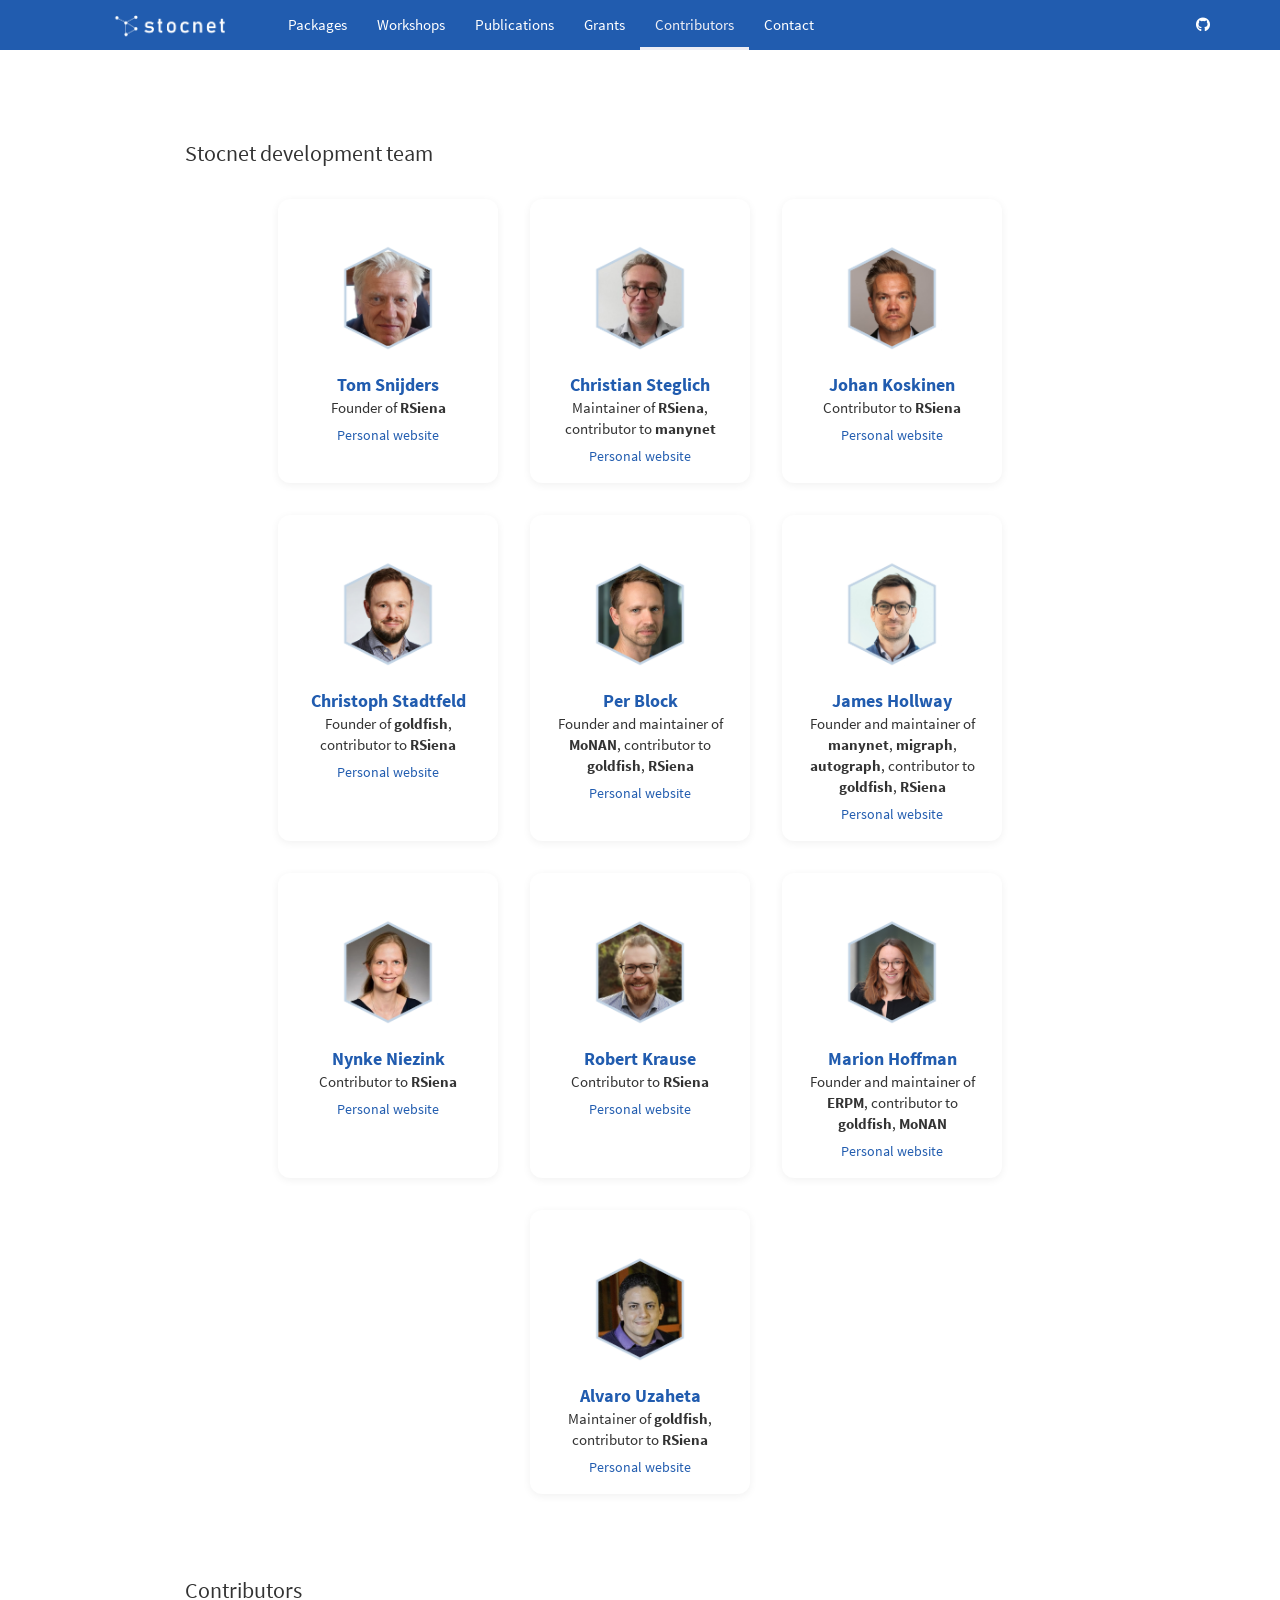
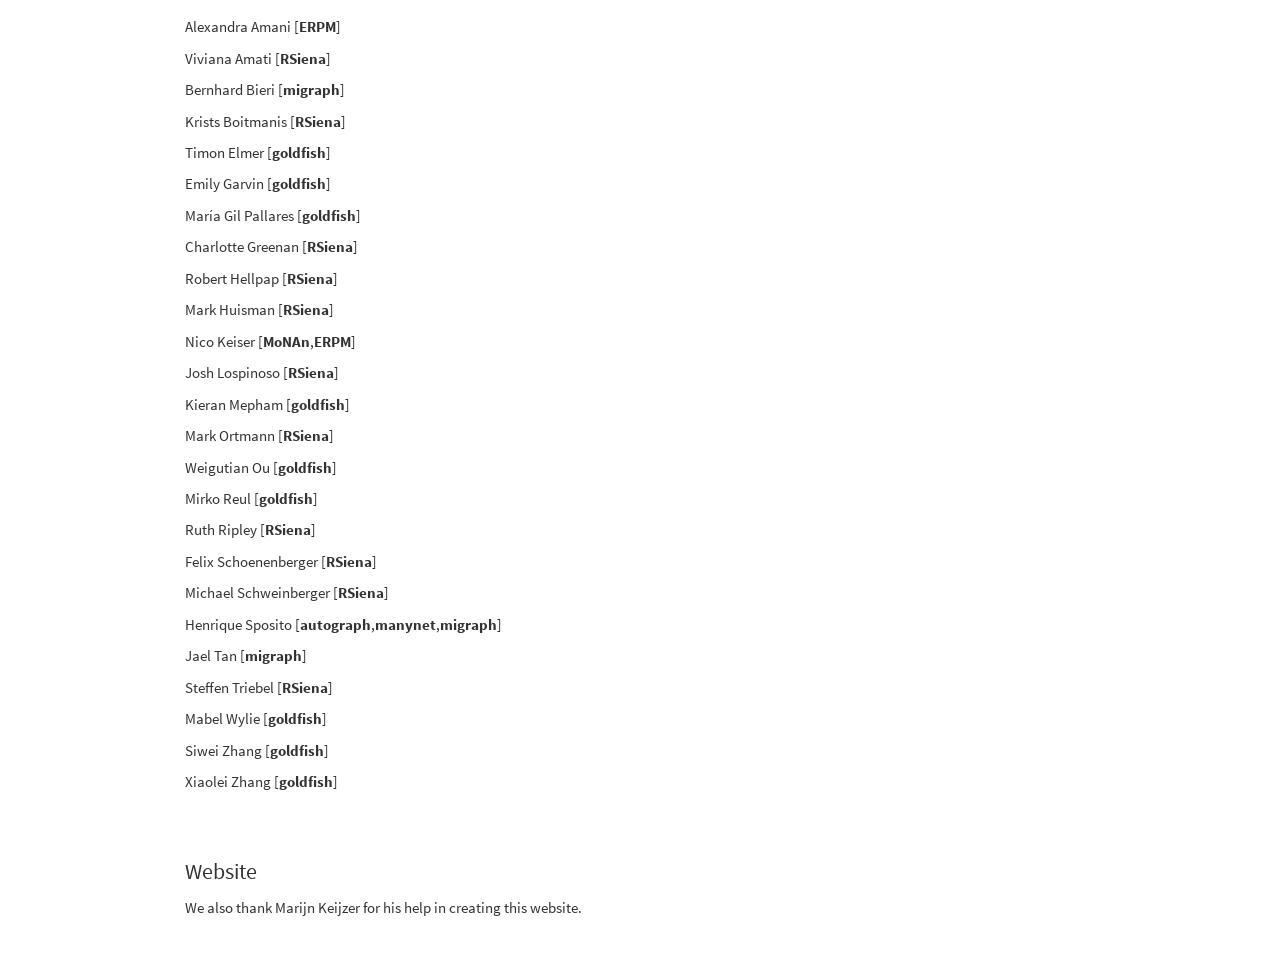
==== contributors.html @ a1bf18bb "Added contributors page" ====
<!DOCTYPE html>

<html>

<head>

<meta charset="utf-8" />
<meta name="generator" content="pandoc" />
<meta http-equiv="X-UA-Compatible" content="IE=EDGE" />




<title>contributors.knit</title>

<script src="site_libs/header-attrs-2.29/header-attrs.js"></script>
<script src="site_libs/jquery-3.6.0/jquery-3.6.0.min.js"></script>
<meta name="viewport" content="width=device-width, initial-scale=1" />
<link href="site_libs/bootstrap-3.3.5/css/cosmo.min.css" rel="stylesheet" />
<script src="site_libs/bootstrap-3.3.5/js/bootstrap.min.js"></script>
<script src="site_libs/bootstrap-3.3.5/shim/html5shiv.min.js"></script>
<script src="site_libs/bootstrap-3.3.5/shim/respond.min.js"></script>
<style>h1 {font-size: 34px;}
       h1.title {font-size: 38px;}
       h2 {font-size: 30px;}
       h3 {font-size: 24px;}
       h4 {font-size: 18px;}
       h5 {font-size: 16px;}
       h6 {font-size: 12px;}
       code {color: inherit; background-color: rgba(0, 0, 0, 0.04);}
       pre:not([class]) { background-color: white }</style>
<script src="site_libs/navigation-1.1/tabsets.js"></script>
<link href="site_libs/highlightjs-9.12.0/textmate.css" rel="stylesheet" />
<script src="site_libs/highlightjs-9.12.0/highlight.js"></script>
<link href="site_libs/font-awesome-6.5.2/css/all.min.css" rel="stylesheet" />
<link href="site_libs/font-awesome-6.5.2/css/v4-shims.min.css" rel="stylesheet" />

<style type="text/css">
  code{white-space: pre-wrap;}
  span.smallcaps{font-variant: small-caps;}
  span.underline{text-decoration: underline;}
  div.column{display: inline-block; vertical-align: top; width: 50%;}
  div.hanging-indent{margin-left: 1.5em; text-indent: -1.5em;}
  ul.task-list{list-style: none;}
    </style>

<style type="text/css">code{white-space: pre;}</style>
<script type="text/javascript">
if (window.hljs) {
  hljs.configure({languages: []});
  hljs.initHighlightingOnLoad();
  if (document.readyState && document.readyState === "complete") {
    window.setTimeout(function() { hljs.initHighlighting(); }, 0);
  }
}
</script>






<link rel="stylesheet" href="styles.css" type="text/css" />



<style type = "text/css">
.main-container {
  max-width: 940px;
  margin-left: auto;
  margin-right: auto;
}
img {
  max-width:100%;
}
.tabbed-pane {
  padding-top: 12px;
}
.html-widget {
  margin-bottom: 20px;
}
button.code-folding-btn:focus {
  outline: none;
}
summary {
  display: list-item;
}
details > summary > p:only-child {
  display: inline;
}
pre code {
  padding: 0;
}
</style>


<style type="text/css">
.dropdown-submenu {
  position: relative;
}
.dropdown-submenu>.dropdown-menu {
  top: 0;
  left: 100%;
  margin-top: -6px;
  margin-left: -1px;
  border-radius: 0 6px 6px 6px;
}
.dropdown-submenu:hover>.dropdown-menu {
  display: block;
}
.dropdown-submenu>a:after {
  display: block;
  content: " ";
  float: right;
  width: 0;
  height: 0;
  border-color: transparent;
  border-style: solid;
  border-width: 5px 0 5px 5px;
  border-left-color: #cccccc;
  margin-top: 5px;
  margin-right: -10px;
}
.dropdown-submenu:hover>a:after {
  border-left-color: #adb5bd;
}
.dropdown-submenu.pull-left {
  float: none;
}
.dropdown-submenu.pull-left>.dropdown-menu {
  left: -100%;
  margin-left: 10px;
  border-radius: 6px 0 6px 6px;
}
</style>

<script type="text/javascript">
// manage active state of menu based on current page
$(document).ready(function () {
  // active menu anchor
  href = window.location.pathname
  href = href.substr(href.lastIndexOf('/') + 1)
  if (href === "")
    href = "index.html";
  var menuAnchor = $('a[href="' + href + '"]');

  // mark the anchor link active (and if it's in a dropdown, also mark that active)
  var dropdown = menuAnchor.closest('li.dropdown');
  if (window.bootstrap) { // Bootstrap 4+
    menuAnchor.addClass('active');
    dropdown.find('> .dropdown-toggle').addClass('active');
  } else { // Bootstrap 3
    menuAnchor.parent().addClass('active');
    dropdown.addClass('active');
  }

  // Navbar adjustments
  var navHeight = $(".navbar").first().height() + 15;
  var style = document.createElement('style');
  var pt = "padding-top: " + navHeight + "px; ";
  var mt = "margin-top: -" + navHeight + "px; ";
  var css = "";
  // offset scroll position for anchor links (for fixed navbar)
  for (var i = 1; i <= 6; i++) {
    css += ".section h" + i + "{ " + pt + mt + "}\n";
  }
  style.innerHTML = "body {" + pt + "padding-bottom: 40px; }\n" + css;
  document.head.appendChild(style);
});
</script>

<!-- tabsets -->

<style type="text/css">
.tabset-dropdown > .nav-tabs {
  display: inline-table;
  max-height: 500px;
  min-height: 44px;
  overflow-y: auto;
  border: 1px solid #ddd;
  border-radius: 4px;
}

.tabset-dropdown > .nav-tabs > li.active:before, .tabset-dropdown > .nav-tabs.nav-tabs-open:before {
  content: "\e259";
  font-family: 'Glyphicons Halflings';
  display: inline-block;
  padding: 10px;
  border-right: 1px solid #ddd;
}

.tabset-dropdown > .nav-tabs.nav-tabs-open > li.active:before {
  content: "\e258";
  font-family: 'Glyphicons Halflings';
  border: none;
}

.tabset-dropdown > .nav-tabs > li.active {
  display: block;
}

.tabset-dropdown > .nav-tabs > li > a,
.tabset-dropdown > .nav-tabs > li > a:focus,
.tabset-dropdown > .nav-tabs > li > a:hover {
  border: none;
  display: inline-block;
  border-radius: 4px;
  background-color: transparent;
}

.tabset-dropdown > .nav-tabs.nav-tabs-open > li {
  display: block;
  float: none;
}

.tabset-dropdown > .nav-tabs > li {
  display: none;
}
</style>

<!-- code folding -->




</head>

<body>


<div class="container-fluid main-container">




<div class="navbar navbar-default  navbar-fixed-top" role="navigation">
  <div class="container">
    <div class="navbar-header">
      <button type="button" class="navbar-toggle collapsed" data-toggle="collapse" data-bs-toggle="collapse" data-target="#navbar" data-bs-target="#navbar">
        <span class="icon-bar"></span>
        <span class="icon-bar"></span>
        <span class="icon-bar"></span>
      </button>
      <a class="navbar-brand" href="index.html">Stocnet</a>
    </div>
    <div id="navbar" class="navbar-collapse collapse">
      <ul class="nav navbar-nav">
        <li>
  <a href="packages.html">Packages</a>
</li>
<li>
  <a href="workshops.html">Workshops</a>
</li>
<li>
  <a href="publications.html">Publications</a>
</li>
<li>
  <a href="grants.html">Grants</a>
</li>
<li>
  <a href="contributors.html">Contributors</a>
</li>
<li>
  <a href="contact.html">Contact</a>
</li>
      </ul>
      <ul class="nav navbar-nav navbar-right">
        <li>
  <a href="https://github.com/stocnet">
    <span class="fab fa-github"></span>
     
  </a>
</li>
      </ul>
    </div><!--/.nav-collapse -->
  </div><!--/.container -->
</div><!--/.navbar -->

<div id="header">




</div>


<p><br><br><br></p>
<p style="font-size:1.5em">
Stocnet development team
</p>

<div class="contributors-grid">

  <div class="contributor-card">
    <img src="img/tom2.png" alt="Tom Snijders" style="height:130px;margin: 10px 10px 10px 10px;border: 8px solid #fff;">
    <div style="font-size:1.2em;color:#215CAF;font-weight:bold;">Tom Snijders</div>
    <div>Founder of <strong>RSiena</strong></div>
    <a href="https://www.stats.ox.ac.uk/~snijders/">Personal website</a>
  </div>
  
  <div class="contributor-card">
    <img src="img/christian2.png" alt="Christian Steglich" style="height:130px;margin: 10px 10px 10px 10px;border: 8px solid #fff;">
    <div style="font-size:1.2em;color:#215CAF;font-weight:bold;">Christian Steglich</div>
    <div>Maintainer of <strong>RSiena</strong>, contributor to <strong>manynet</strong></div>
    <a href="https://steglich.gmw.rug.nl/sites/main.htm">Personal website</a>
  </div>  
  
  <div class="contributor-card">
    <img src="img/johan2.png" alt="Johan Koskinen" style="height:130px;margin: 10px 10px 10px 10px;border: 8px solid #fff;">
    <div style="font-size:1.2em;color:#215CAF;font-weight:bold;">Johan Koskinen</div>
    <div>Contributor to <strong>RSiena</strong></div>
    <a href="https://www.su.se/english/profiles/kosk-1.615440">Personal website</a>
  </div>  
  
  <div class="contributor-card">
    <img src="img/christoph2.png" alt="Christoph Stadtfeld" style="height:130px;margin: 10px 10px 10px 10px;border: 8px solid #fff;">
    <div style="font-size:1.2em;color:#215CAF;font-weight:bold;">Christoph Stadtfeld</div>
    <div>Founder of <strong>goldfish</strong>, contributor to <strong>RSiena</strong></div>
    <a href="https://gess.ethz.ch/das-departement/personen/person-detail.MjEwNzM4.TGlzdC81MTMsNjE4MTIwODY=.html">Personal website</a>
  </div>

  <div class="contributor-card">
    <img src="img/per2.png" alt="Per Block" style="height:130px;margin: 10px 10px 10px 10px;border: 8px solid #fff;">
    <div style="font-size:1.2em;color:#215CAF;font-weight:bold;">Per Block</div>
    <div>Founder and maintainer of <strong>MoNAN</strong>, contributor to <strong>goldfish</strong>, <strong>RSiena</strong></div>
    <a href="https://www.suz.uzh.ch/en/institute/aboutus/professors/block.html">Personal website</a>
  </div>
  
  <div class="contributor-card">
    <img src="img/james2.png" alt="James Hollway" style="height:130px;margin: 10px 10px 10px 10px;border: 8px solid #fff;">
    <div style="font-size:1.2em;color:#215CAF;font-weight:bold;">James Hollway</div>
    <div>Founder and maintainer of <strong>manynet</strong>, <strong>migraph</strong>, <strong>autograph</strong>, contributor to <strong>goldfish</strong>, <strong>RSiena</strong></strong></div>
    <a href="https://jameshollway.com">Personal website</a>
  </div>  
  
  <div class="contributor-card">
    <img src="img/nynke2.png" alt="Nynke Niezink" style="height:130px;margin: 10px 10px 10px 10px;border: 8px solid #fff;">
    <div style="font-size:1.2em;color:#215CAF;font-weight:bold;">Nynke Niezink</div>
    <div>Contributor to <strong>RSiena</strong></div>
    <a href="https://scholars.cmu.edu/8321-nynke-niezink">Personal website</a>
  </div>

  <div class="contributor-card">
    <img src="img/robert2.png" alt="Robert Krause" style="height:130px;margin: 10px 10px 10px 10px;border: 8px solid #fff;">
    <div style="font-size:1.2em;color:#215CAF;font-weight:bold;">Robert Krause</div>
    <div>Contributor to <strong>RSiena</strong></div>
    <a href="https://gatton.uky.edu/people/robert-krause">Personal website</a>
  </div>  
  
  <div class="contributor-card">
    <img src="img/marion2.png" alt="Marion Hoffman" style="height:130px;margin: 10px 10px 10px 10px;border: 8px solid #fff;">
    <div style="font-size:1.2em;color:#215CAF;font-weight:bold;">Marion Hoffman</div>
    <div>Founder and maintainer of <strong>ERPM</strong>, contributor to <strong>goldfish</strong>, <strong>MoNAN</strong></div>
    <a href="https://marion-hoffman.github.io/">Personal website</a>
  </div>
  
  <div class="contributor-card">
    <img src="img/alvaro2.png" alt="Alvaro Uzaheta" style="height:130px;margin: 10px 10px 10px 10px;border: 8px solid #fff;">
    <div style="font-size:1.2em;color:#215CAF;font-weight:bold;">Alvaro Uzaheta</div>
    <div>Maintainer of <strong>goldfish</strong>, contributor to <strong>RSiena</strong></div>
    <a href="https://gess.ethz.ch/en/the-department/people/person-detail.MjU0NTgy.TGlzdC81MTIsNjE4MTIwODY=.html">Personal website</a>
  </div>
</div>

<p><br><br></p>
<style>
  .contributors-page p { margin: 6px 0; }
  .contributors-page p.section-title { margin: 0 0 12px 0; }
  @media (max-width: 600px) { .contributors-page p { margin: 5px 0; } }
</style>
<p class="section-title" style="font-size:1.5em">
Contributors
</p>
<p>Alexandra Amani [<strong>ERPM</strong>]</p>
<p>Viviana Amati [<strong>RSiena</strong>]</p>
<p>Bernhard Bieri [<strong>migraph</strong>]</p>
<p>Krists Boitmanis [<strong>RSiena</strong>]</p>
<p>Timon Elmer [<strong>goldfish</strong>]</p>
<p>Emily Garvin [<strong>goldfish</strong>]</p>
<p>María Gil Pallares [<strong>goldfish</strong>]</p>
<p>Charlotte Greenan [<strong>RSiena</strong>]</p>
<p>Robert Hellpap [<strong>RSiena</strong>]</p>
<p>Mark Huisman [<strong>RSiena</strong>]</p>
<p>Nico Keiser [<strong>MoNAn</strong>,<strong>ERPM</strong>]</p>
<p>Josh Lospinoso [<strong>RSiena</strong>]</p>
<p>Kieran Mepham [<strong>goldfish</strong>]</p>
<p>Mark Ortmann [<strong>RSiena</strong>]</p>
<p>Weigutian Ou [<strong>goldfish</strong>]</p>
<p>Mirko Reul [<strong>goldfish</strong>]</p>
<p>Ruth Ripley [<strong>RSiena</strong>]</p>
<p>Felix Schoenenberger [<strong>RSiena</strong>]</p>
<p>Michael Schweinberger [<strong>RSiena</strong>]</p>
<p>Henrique Sposito
[<strong>autograph</strong>,<strong>manynet</strong>,<strong>migraph</strong>]</p>
<p>Jael Tan [<strong>migraph</strong>]</p>
<p>Steffen Triebel [<strong>RSiena</strong>]</p>
<p>Mabel Wylie [<strong>goldfish</strong>]</p>
<p>Siwei Zhang [<strong>goldfish</strong>]</p>
<p>Xiaolei Zhang [<strong>goldfish</strong>]</p>
<p><br><br></p>
<p class="section-title" style="font-size:1.5em">
Website
</p>
<p>We also thank Marijn Keijzer for his help in creating this
website.</p>
<script>
$(function() {
    // put the stocnet logo on the left of the nav bar
    $('.navbar-brand').html('<img src="img/logo-name-white.png" alt="stocnet logo" style="height: 45px; margin-right: 10px;margin-top: -10px">');
    });
</script>




</div>

<script>

// add bootstrap table styles to pandoc tables
function bootstrapStylePandocTables() {
  $('tr.odd').parent('tbody').parent('table').addClass('table table-condensed');
}
$(document).ready(function () {
  bootstrapStylePandocTables();
});


</script>

<!-- tabsets -->

<script>
$(document).ready(function () {
  window.buildTabsets("TOC");
});

$(document).ready(function () {
  $('.tabset-dropdown > .nav-tabs > li').click(function () {
    $(this).parent().toggleClass('nav-tabs-open');
  });
});
</script>

<!-- code folding -->


<!-- dynamically load mathjax for compatibility with self-contained -->
<script>
  (function () {
    var script = document.createElement("script");
    script.type = "text/javascript";
    script.src  = "https://mathjax.rstudio.com/latest/MathJax.js?config=TeX-AMS-MML_HTMLorMML";
    document.getElementsByTagName("head")[0].appendChild(script);
  })();
</script>

</body>
</html>
---- site_libs/bootstrap-3.3.5/css/cosmo.min.css ----
@font-face {
  font-family: 'Source Sans Pro';
  font-style: normal;
  font-weight: 300;
  src: url(fonts/SourceSansProLight.ttf) format('truetype');
}
@font-face {
  font-family: 'Source Sans Pro';
  font-style: normal;
  font-weight: 400;
  src: url(fonts/SourceSansPro.ttf) format('truetype');
}
@font-face {
  font-family: 'Source Sans Pro';
  font-style: normal;
  font-weight: 700;
  src: url(fonts/SourceSansProBold.ttf) format('truetype');
}

/*!
 * bootswatch v3.3.6
 * Homepage: http://bootswatch.com
 * Copyright 2012-2015 Thomas Park
 * Licensed under MIT
 * Based on Bootstrap
*//*!
 * Bootstrap v3.3.6 (http://getbootstrap.com)
 * Copyright 2011-2015 Twitter, Inc.
 * Licensed under MIT (https://github.com/twbs/bootstrap/blob/master/LICENSE)
 *//*! normalize.css v3.0.3 | MIT License | github.com/necolas/normalize.css */html{font-family:sans-serif;-ms-text-size-adjust:100%;-webkit-text-size-adjust:100%}body{margin:0}article,aside,details,figcaption,figure,footer,header,hgroup,main,menu,nav,section,summary{display:block}audio,canvas,progress,video{display:inline-block;vertical-align:baseline}audio:not([controls]){display:none;height:0}[hidden],template{display:none}a{background-color:transparent}a:active,a:hover{outline:0}abbr[title]{border-bottom:1px dotted}b,strong{font-weight:bold}dfn{font-style:italic}h1{font-size:2em;margin:0.67em 0}mark{background:#ff0;color:#000}small{font-size:80%}sub,sup{font-size:75%;line-height:0;position:relative;vertical-align:baseline}sup{top:-0.5em}sub{bottom:-0.25em}img{border:0}svg:not(:root){overflow:hidden}figure{margin:1em 40px}hr{-webkit-box-sizing:content-box;-moz-box-sizing:content-box;box-sizing:content-box;height:0}pre{overflow:auto}code,kbd,pre,samp{font-family:monospace, monospace;font-size:1em}button,input,optgroup,select,textarea{color:inherit;font:inherit;margin:0}button{overflow:visible}button,select{text-transform:none}button,html input[type="button"],input[type="reset"],input[type="submit"]{-webkit-appearance:button;cursor:pointer}button[disabled],html input[disabled]{cursor:default}button::-moz-focus-inner,input::-moz-focus-inner{border:0;padding:0}input{line-height:normal}input[type="checkbox"],input[type="radio"]{-webkit-box-sizing:border-box;-moz-box-sizing:border-box;box-sizing:border-box;padding:0}input[type="number"]::-webkit-inner-spin-button,input[type="number"]::-webkit-outer-spin-button{height:auto}input[type="search"]{-webkit-appearance:textfield;-webkit-box-sizing:content-box;-moz-box-sizing:content-box;box-sizing:content-box}input[type="search"]::-webkit-search-cancel-button,input[type="search"]::-webkit-search-decoration{-webkit-appearance:none}fieldset{border:1px solid #c0c0c0;margin:0 2px;padding:0.35em 0.625em 0.75em}legend{border:0;padding:0}textarea{overflow:auto}optgroup{font-weight:bold}table{border-collapse:collapse;border-spacing:0}td,th{padding:0}/*! Source: https://github.com/h5bp/html5-boilerplate/blob/master/src/css/main.css */@media print{*,*:before,*:after{background:transparent !important;color:#000 !important;-webkit-box-shadow:none !important;box-shadow:none !important;text-shadow:none !important}a,a:visited{text-decoration:underline}a[href]:after{content:" (" attr(href) ")"}abbr[title]:after{content:" (" attr(title) ")"}a[href^="#"]:after,a[href^="javascript:"]:after{content:""}pre,blockquote{border:1px solid #999;page-break-inside:avoid}thead{display:table-header-group}tr,img{page-break-inside:avoid}img{max-width:100% !important}p,h2,h3{orphans:3;widows:3}h2,h3{page-break-after:avoid}.navbar{display:none}.btn>.caret,.dropup>.btn>.caret{border-top-color:#000 !important}.label{border:1px solid #000}.table{border-collapse:collapse !important}.table td,.table th{background-color:#fff !important}.table-bordered th,.table-bordered td{border:1px solid #ddd !important}}@font-face{font-family:'Glyphicons Halflings';src:url('../fonts/glyphicons-halflings-regular.eot');src:url('../fonts/glyphicons-halflings-regular.eot?#iefix') format('embedded-opentype'),url('../fonts/glyphicons-halflings-regular.woff') format('woff'),url('../fonts/glyphicons-halflings-regular.ttf') format('truetype'),url('../fonts/glyphicons-halflings-regular.svg#glyphicons_halflingsregular') format('svg')}.glyphicon{position:relative;top:1px;display:inline-block;font-family:'Glyphicons Halflings';font-style:normal;font-weight:normal;line-height:1;-webkit-font-smoothing:antialiased;-moz-osx-font-smoothing:grayscale}.glyphicon-asterisk:before{content:"\002a"}.glyphicon-plus:before{content:"\002b"}.glyphicon-euro:before,.glyphicon-eur:before{content:"\20ac"}.glyphicon-minus:before{content:"\2212"}.glyphicon-cloud:before{content:"\2601"}.glyphicon-envelope:before{content:"\2709"}.glyphicon-pencil:before{content:"\270f"}.glyphicon-glass:before{content:"\e001"}.glyphicon-music:before{content:"\e002"}.glyphicon-search:before{content:"\e003"}.glyphicon-heart:before{content:"\e005"}.glyphicon-star:before{content:"\e006"}.glyphicon-star-empty:before{content:"\e007"}.glyphicon-user:before{content:"\e008"}.glyphicon-film:before{content:"\e009"}.glyphicon-th-large:before{content:"\e010"}.glyphicon-th:before{content:"\e011"}.glyphicon-th-list:before{content:"\e012"}.glyphicon-ok:before{content:"\e013"}.glyphicon-remove:before{content:"\e014"}.glyphicon-zoom-in:before{content:"\e015"}.glyphicon-zoom-out:before{content:"\e016"}.glyphicon-off:before{content:"\e017"}.glyphicon-signal:before{content:"\e018"}.glyphicon-cog:before{content:"\e019"}.glyphicon-trash:before{content:"\e020"}.glyphicon-home:before{content:"\e021"}.glyphicon-file:before{content:"\e022"}.glyphicon-time:before{content:"\e023"}.glyphicon-road:before{content:"\e024"}.glyphicon-download-alt:before{content:"\e025"}.glyphicon-download:before{content:"\e026"}.glyphicon-upload:before{content:"\e027"}.glyphicon-inbox:before{content:"\e028"}.glyphicon-play-circle:before{content:"\e029"}.glyphicon-repeat:before{content:"\e030"}.glyphicon-refresh:before{content:"\e031"}.glyphicon-list-alt:before{content:"\e032"}.glyphicon-lock:before{content:"\e033"}.glyphicon-flag:before{content:"\e034"}.glyphicon-headphones:before{content:"\e035"}.glyphicon-volume-off:before{content:"\e036"}.glyphicon-volume-down:before{content:"\e037"}.glyphicon-volume-up:before{content:"\e038"}.glyphicon-qrcode:before{content:"\e039"}.glyphicon-barcode:before{content:"\e040"}.glyphicon-tag:before{content:"\e041"}.glyphicon-tags:before{content:"\e042"}.glyphicon-book:before{content:"\e043"}.glyphicon-bookmark:before{content:"\e044"}.glyphicon-print:before{content:"\e045"}.glyphicon-camera:before{content:"\e046"}.glyphicon-font:before{content:"\e047"}.glyphicon-bold:before{content:"\e048"}.glyphicon-italic:before{content:"\e049"}.glyphicon-text-height:before{content:"\e050"}.glyphicon-text-width:before{content:"\e051"}.glyphicon-align-left:before{content:"\e052"}.glyphicon-align-center:before{content:"\e053"}.glyphicon-align-right:before{content:"\e054"}.glyphicon-align-justify:before{content:"\e055"}.glyphicon-list:before{content:"\e056"}.glyphicon-indent-left:before{content:"\e057"}.glyphicon-indent-right:before{content:"\e058"}.glyphicon-facetime-video:before{content:"\e059"}.glyphicon-picture:before{content:"\e060"}.glyphicon-map-marker:before{content:"\e062"}.glyphicon-adjust:before{content:"\e063"}.glyphicon-tint:before{content:"\e064"}.glyphicon-edit:before{content:"\e065"}.glyphicon-share:before{content:"\e066"}.glyphicon-check:before{content:"\e067"}.glyphicon-move:before{content:"\e068"}.glyphicon-step-backward:before{content:"\e069"}.glyphicon-fast-backward:before{content:"\e070"}.glyphicon-backward:before{content:"\e071"}.glyphicon-play:before{content:"\e072"}.glyphicon-pause:before{content:"\e073"}.glyphicon-stop:before{content:"\e074"}.glyphicon-forward:before{content:"\e075"}.glyphicon-fast-forward:before{content:"\e076"}.glyphicon-step-forward:before{content:"\e077"}.glyphicon-eject:before{content:"\e078"}.glyphicon-chevron-left:before{content:"\e079"}.glyphicon-chevron-right:before{content:"\e080"}.glyphicon-plus-sign:before{content:"\e081"}.glyphicon-minus-sign:before{content:"\e082"}.glyphicon-remove-sign:before{content:"\e083"}.glyphicon-ok-sign:before{content:"\e084"}.glyphicon-question-sign:before{content:"\e085"}.glyphicon-info-sign:before{content:"\e086"}.glyphicon-screenshot:before{content:"\e087"}.glyphicon-remove-circle:before{content:"\e088"}.glyphicon-ok-circle:before{content:"\e089"}.glyphicon-ban-circle:before{content:"\e090"}.glyphicon-arrow-left:before{content:"\e091"}.glyphicon-arrow-right:before{content:"\e092"}.glyphicon-arrow-up:before{content:"\e093"}.glyphicon-arrow-down:before{content:"\e094"}.glyphicon-share-alt:before{content:"\e095"}.glyphicon-resize-full:before{content:"\e096"}.glyphicon-resize-small:before{content:"\e097"}.glyphicon-exclamation-sign:before{content:"\e101"}.glyphicon-gift:before{content:"\e102"}.glyphicon-leaf:before{content:"\e103"}.glyphicon-fire:before{content:"\e104"}.glyphicon-eye-open:before{content:"\e105"}.glyphicon-eye-close:before{content:"\e106"}.glyphicon-warning-sign:before{content:"\e107"}.glyphicon-plane:before{content:"\e108"}.glyphicon-calendar:before{content:"\e109"}.glyphicon-random:before{content:"\e110"}.glyphicon-comment:before{content:"\e111"}.glyphicon-magnet:before{content:"\e112"}.glyphicon-chevron-up:before{content:"\e113"}.glyphicon-chevron-down:before{content:"\e114"}.glyphicon-retweet:before{content:"\e115"}.glyphicon-shopping-cart:before{content:"\e116"}.glyphicon-folder-close:before{content:"\e117"}.glyphicon-folder-open:before{content:"\e118"}.glyphicon-resize-vertical:before{content:"\e119"}.glyphicon-resize-horizontal:before{content:"\e120"}.glyphicon-hdd:before{content:"\e121"}.glyphicon-bullhorn:before{content:"\e122"}.glyphicon-bell:before{content:"\e123"}.glyphicon-certificate:before{content:"\e124"}.glyphicon-thumbs-up:before{content:"\e125"}.glyphicon-thumbs-down:before{content:"\e126"}.glyphicon-hand-right:before{content:"\e127"}.glyphicon-hand-left:before{content:"\e128"}.glyphicon-hand-up:before{content:"\e129"}.glyphicon-hand-down:before{content:"\e130"}.glyphicon-circle-arrow-right:before{content:"\e131"}.glyphicon-circle-arrow-left:before{content:"\e132"}.glyphicon-circle-arrow-up:before{content:"\e133"}.glyphicon-circle-arrow-down:before{content:"\e134"}.glyphicon-globe:before{content:"\e135"}.glyphicon-wrench:before{content:"\e136"}.glyphicon-tasks:before{content:"\e137"}.glyphicon-filter:before{content:"\e138"}.glyphicon-briefcase:before{content:"\e139"}.glyphicon-fullscreen:before{content:"\e140"}.glyphicon-dashboard:before{content:"\e141"}.glyphicon-paperclip:before{content:"\e142"}.glyphicon-heart-empty:before{content:"\e143"}.glyphicon-link:before{content:"\e144"}.glyphicon-phone:before{content:"\e145"}.glyphicon-pushpin:before{content:"\e146"}.glyphicon-usd:before{content:"\e148"}.glyphicon-gbp:before{content:"\e149"}.glyphicon-sort:before{content:"\e150"}.glyphicon-sort-by-alphabet:before{content:"\e151"}.glyphicon-sort-by-alphabet-alt:before{content:"\e152"}.glyphicon-sort-by-order:before{content:"\e153"}.glyphicon-sort-by-order-alt:before{content:"\e154"}.glyphicon-sort-by-attributes:before{content:"\e155"}.glyphicon-sort-by-attributes-alt:before{content:"\e156"}.glyphicon-unchecked:before{content:"\e157"}.glyphicon-expand:before{content:"\e158"}.glyphicon-collapse-down:before{content:"\e159"}.glyphicon-collapse-up:before{content:"\e160"}.glyphicon-log-in:before{content:"\e161"}.glyphicon-flash:before{content:"\e162"}.glyphicon-log-out:before{content:"\e163"}.glyphicon-new-window:before{content:"\e164"}.glyphicon-record:before{content:"\e165"}.glyphicon-save:before{content:"\e166"}.glyphicon-open:before{content:"\e167"}.glyphicon-saved:before{content:"\e168"}.glyphicon-import:before{content:"\e169"}.glyphicon-export:before{content:"\e170"}.glyphicon-send:before{content:"\e171"}.glyphicon-floppy-disk:before{content:"\e172"}.glyphicon-floppy-saved:before{content:"\e173"}.glyphicon-floppy-remove:before{content:"\e174"}.glyphicon-floppy-save:before{content:"\e175"}.glyphicon-floppy-open:before{content:"\e176"}.glyphicon-credit-card:before{content:"\e177"}.glyphicon-transfer:before{content:"\e178"}.glyphicon-cutlery:before{content:"\e179"}.glyphicon-header:before{content:"\e180"}.glyphicon-compressed:before{content:"\e181"}.glyphicon-earphone:before{content:"\e182"}.glyphicon-phone-alt:before{content:"\e183"}.glyphicon-tower:before{content:"\e184"}.glyphicon-stats:before{content:"\e185"}.glyphicon-sd-video:before{content:"\e186"}.glyphicon-hd-video:before{content:"\e187"}.glyphicon-subtitles:before{content:"\e188"}.glyphicon-sound-stereo:before{content:"\e189"}.glyphicon-sound-dolby:before{content:"\e190"}.glyphicon-sound-5-1:before{content:"\e191"}.glyphicon-sound-6-1:before{content:"\e192"}.glyphicon-sound-7-1:before{content:"\e193"}.glyphicon-copyright-mark:before{content:"\e194"}.glyphicon-registration-mark:before{content:"\e195"}.glyphicon-cloud-download:before{content:"\e197"}.glyphicon-cloud-upload:before{content:"\e198"}.glyphicon-tree-conifer:before{content:"\e199"}.glyphicon-tree-deciduous:before{content:"\e200"}.glyphicon-cd:before{content:"\e201"}.glyphicon-save-file:before{content:"\e202"}.glyphicon-open-file:before{content:"\e203"}.glyphicon-level-up:before{content:"\e204"}.glyphicon-copy:before{content:"\e205"}.glyphicon-paste:before{content:"\e206"}.glyphicon-alert:before{content:"\e209"}.glyphicon-equalizer:before{content:"\e210"}.glyphicon-king:before{content:"\e211"}.glyphicon-queen:before{content:"\e212"}.glyphicon-pawn:before{content:"\e213"}.glyphicon-bishop:before{content:"\e214"}.glyphicon-knight:before{content:"\e215"}.glyphicon-baby-formula:before{content:"\e216"}.glyphicon-tent:before{content:"\26fa"}.glyphicon-blackboard:before{content:"\e218"}.glyphicon-bed:before{content:"\e219"}.glyphicon-apple:before{content:"\f8ff"}.glyphicon-erase:before{content:"\e221"}.glyphicon-hourglass:before{content:"\231b"}.glyphicon-lamp:before{content:"\e223"}.glyphicon-duplicate:before{content:"\e224"}.glyphicon-piggy-bank:before{content:"\e225"}.glyphicon-scissors:before{content:"\e226"}.glyphicon-bitcoin:before{content:"\e227"}.glyphicon-btc:before{content:"\e227"}.glyphicon-xbt:before{content:"\e227"}.glyphicon-yen:before{content:"\00a5"}.glyphicon-jpy:before{content:"\00a5"}.glyphicon-ruble:before{content:"\20bd"}.glyphicon-rub:before{content:"\20bd"}.glyphicon-scale:before{content:"\e230"}.glyphicon-ice-lolly:before{content:"\e231"}.glyphicon-ice-lolly-tasted:before{content:"\e232"}.glyphicon-education:before{content:"\e233"}.glyphicon-option-horizontal:before{content:"\e234"}.glyphicon-option-vertical:before{content:"\e235"}.glyphicon-menu-hamburger:before{content:"\e236"}.glyphicon-modal-window:before{content:"\e237"}.glyphicon-oil:before{content:"\e238"}.glyphicon-grain:before{content:"\e239"}.glyphicon-sunglasses:before{content:"\e240"}.glyphicon-text-size:before{content:"\e241"}.glyphicon-text-color:before{content:"\e242"}.glyphicon-text-background:before{content:"\e243"}.glyphicon-object-align-top:before{content:"\e244"}.glyphicon-object-align-bottom:before{content:"\e245"}.glyphicon-object-align-horizontal:before{content:"\e246"}.glyphicon-object-align-left:before{content:"\e247"}.glyphicon-object-align-vertical:before{content:"\e248"}.glyphicon-object-align-right:before{content:"\e249"}.glyphicon-triangle-right:before{content:"\e250"}.glyphicon-triangle-left:before{content:"\e251"}.glyphicon-triangle-bottom:before{content:"\e252"}.glyphicon-triangle-top:before{content:"\e253"}.glyphicon-console:before{content:"\e254"}.glyphicon-superscript:before{content:"\e255"}.glyphicon-subscript:before{content:"\e256"}.glyphicon-menu-left:before{content:"\e257"}.glyphicon-menu-right:before{content:"\e258"}.glyphicon-menu-down:before{content:"\e259"}.glyphicon-menu-up:before{content:"\e260"}*{-webkit-box-sizing:border-box;-moz-box-sizing:border-box;box-sizing:border-box}*:before,*:after{-webkit-box-sizing:border-box;-moz-box-sizing:border-box;box-sizing:border-box}html{font-size:10px;-webkit-tap-highlight-color:rgba(0,0,0,0)}body{font-family:"Source Sans Pro",Calibri,Candara,Arial,sans-serif;font-size:15px;line-height:1.42857143;color:#333333;background-color:#ffffff}input,button,select,textarea{font-family:inherit;font-size:inherit;line-height:inherit}a{color:#2780e3;text-decoration:none}a:hover,a:focus{color:#165ba8;text-decoration:underline}a:focus{outline:thin dotted;outline:5px auto -webkit-focus-ring-color;outline-offset:-2px}figure{margin:0}img{vertical-align:middle}.img-responsive,.thumbnail>img,.thumbnail a>img,.carousel-inner>.item>img,.carousel-inner>.item>a>img{display:block;max-width:100%;height:auto}.img-rounded{border-radius:0}.img-thumbnail{padding:4px;line-height:1.42857143;background-color:#ffffff;border:1px solid #dddddd;border-radius:0;-webkit-transition:all .2s ease-in-out;-o-transition:all .2s ease-in-out;transition:all .2s ease-in-out;display:inline-block;max-width:100%;height:auto}.img-circle{border-radius:50%}hr{margin-top:21px;margin-bottom:21px;border:0;border-top:1px solid #e6e6e6}.sr-only{position:absolute;width:1px;height:1px;margin:-1px;padding:0;overflow:hidden;clip:rect(0, 0, 0, 0);border:0}.sr-only-focusable:active,.sr-only-focusable:focus{position:static;width:auto;height:auto;margin:0;overflow:visible;clip:auto}[role="button"]{cursor:pointer}h1,h2,h3,h4,h5,h6,.h1,.h2,.h3,.h4,.h5,.h6{font-family:"Source Sans Pro",Calibri,Candara,Arial,sans-serif;font-weight:300;line-height:1.1;color:inherit}h1 small,h2 small,h3 small,h4 small,h5 small,h6 small,.h1 small,.h2 small,.h3 small,.h4 small,.h5 small,.h6 small,h1 .small,h2 .small,h3 .small,h4 .small,h5 .small,h6 .small,.h1 .small,.h2 .small,.h3 .small,.h4 .small,.h5 .small,.h6 .small{font-weight:normal;line-height:1;color:#999999}h1,.h1,h2,.h2,h3,.h3{margin-top:21px;margin-bottom:10.5px}h1 small,.h1 small,h2 small,.h2 small,h3 small,.h3 small,h1 .small,.h1 .small,h2 .small,.h2 .small,h3 .small,.h3 .small{font-size:65%}h4,.h4,h5,.h5,h6,.h6{margin-top:10.5px;margin-bottom:10.5px}h4 small,.h4 small,h5 small,.h5 small,h6 small,.h6 small,h4 .small,.h4 .small,h5 .small,.h5 .small,h6 .small,.h6 .small{font-size:75%}h1,.h1{font-size:39px}h2,.h2{font-size:32px}h3,.h3{font-size:26px}h4,.h4{font-size:19px}h5,.h5{font-size:15px}h6,.h6{font-size:13px}p{margin:0 0 10.5px}.lead{margin-bottom:21px;font-size:17px;font-weight:300;line-height:1.4}@media (min-width:768px){.lead{font-size:22.5px}}small,.small{font-size:86%}mark,.mark{background-color:#ff7518;padding:.2em}.text-left{text-align:left}.text-right{text-align:right}.text-center{text-align:center}.text-justify{text-align:justify}.text-nowrap{white-space:nowrap}.text-lowercase{text-transform:lowercase}.text-uppercase{text-transform:uppercase}.text-capitalize{text-transform:capitalize}.text-muted{color:#999999}.text-primary{color:#2780e3}a.text-primary:hover,a.text-primary:focus{color:#1967be}.text-success{color:#ffffff}a.text-success:hover,a.text-success:focus{color:#e6e6e6}.text-info{color:#ffffff}a.text-info:hover,a.text-info:focus{color:#e6e6e6}.text-warning{color:#ffffff}a.text-warning:hover,a.text-warning:focus{color:#e6e6e6}.text-danger{color:#ffffff}a.text-danger:hover,a.text-danger:focus{color:#e6e6e6}.bg-primary{color:#fff;background-color:#2780e3}a.bg-primary:hover,a.bg-primary:focus{background-color:#1967be}.bg-success{background-color:#3fb618}a.bg-success:hover,a.bg-success:focus{background-color:#2f8912}.bg-info{background-color:#9954bb}a.bg-info:hover,a.bg-info:focus{background-color:#7e3f9d}.bg-warning{background-color:#ff7518}a.bg-warning:hover,a.bg-warning:focus{background-color:#e45c00}.bg-danger{background-color:#ff0039}a.bg-danger:hover,a.bg-danger:focus{background-color:#cc002e}.page-header{padding-bottom:9.5px;margin:42px 0 21px;border-bottom:1px solid #e6e6e6}ul,ol{margin-top:0;margin-bottom:10.5px}ul ul,ol ul,ul ol,ol ol{margin-bottom:0}.list-unstyled{padding-left:0;list-style:none}.list-inline{padding-left:0;list-style:none;margin-left:-5px}.list-inline>li{display:inline-block;padding-left:5px;padding-right:5px}dl{margin-top:0;margin-bottom:21px}dt,dd{line-height:1.42857143}dt{font-weight:bold}dd{margin-left:0}@media (min-width:768px){.dl-horizontal dt{float:left;width:160px;clear:left;text-align:right;overflow:hidden;text-overflow:ellipsis;white-space:nowrap}.dl-horizontal dd{margin-left:180px}}abbr[title],abbr[data-original-title]{cursor:help;border-bottom:1px dotted #999999}.initialism{font-size:90%;text-transform:uppercase}blockquote{padding:10.5px 21px;margin:0 0 21px;font-size:18.75px;border-left:5px solid #e6e6e6}blockquote p:last-child,blockquote ul:last-child,blockquote ol:last-child{margin-bottom:0}blockquote footer,blockquote small,blockquote .small{display:block;font-size:80%;line-height:1.42857143;color:#999999}blockquote footer:before,blockquote small:before,blockquote .small:before{content:'\2014 \00A0'}.blockquote-reverse,blockquote.pull-right{padding-right:15px;padding-left:0;border-right:5px solid #e6e6e6;border-left:0;text-align:right}.blockquote-reverse footer:before,blockquote.pull-right footer:before,.blockquote-reverse small:before,blockquote.pull-right small:before,.blockquote-reverse .small:before,blockquote.pull-right .small:before{content:''}.blockquote-reverse footer:after,blockquote.pull-right footer:after,.blockquote-reverse small:after,blockquote.pull-right small:after,.blockquote-reverse .small:after,blockquote.pull-right .small:after{content:'\00A0 \2014'}address{margin-bottom:21px;font-style:normal;line-height:1.42857143}code,kbd,pre,samp{font-family:monospace}code{padding:2px 4px;font-size:90%;color:#c7254e;background-color:#f9f2f4;border-radius:0}kbd{padding:2px 4px;font-size:90%;color:#ffffff;background-color:#333333;border-radius:0;-webkit-box-shadow:inset 0 -1px 0 rgba(0,0,0,0.25);box-shadow:inset 0 -1px 0 rgba(0,0,0,0.25)}kbd kbd{padding:0;font-size:100%;font-weight:bold;-webkit-box-shadow:none;box-shadow:none}pre{display:block;padding:10px;margin:0 0 10.5px;font-size:14px;line-height:1.42857143;word-break:break-all;word-wrap:break-word;color:#333333;background-color:#f5f5f5;border:1px solid #cccccc;border-radius:0}pre code{padding:0;font-size:inherit;color:inherit;white-space:pre-wrap;background-color:transparent;border-radius:0}.pre-scrollable{max-height:340px;overflow-y:scroll}.container{margin-right:auto;margin-left:auto;padding-left:15px;padding-right:15px}@media (min-width:768px){.container{width:750px}}@media (min-width:992px){.container{width:970px}}@media (min-width:1200px){.container{width:1170px}}.container-fluid{margin-right:auto;margin-left:auto;padding-left:15px;padding-right:15px}.row{margin-left:-15px;margin-right:-15px}.col-xs-1,.col-sm-1,.col-md-1,.col-lg-1,.col-xs-2,.col-sm-2,.col-md-2,.col-lg-2,.col-xs-3,.col-sm-3,.col-md-3,.col-lg-3,.col-xs-4,.col-sm-4,.col-md-4,.col-lg-4,.col-xs-5,.col-sm-5,.col-md-5,.col-lg-5,.col-xs-6,.col-sm-6,.col-md-6,.col-lg-6,.col-xs-7,.col-sm-7,.col-md-7,.col-lg-7,.col-xs-8,.col-sm-8,.col-md-8,.col-lg-8,.col-xs-9,.col-sm-9,.col-md-9,.col-lg-9,.col-xs-10,.col-sm-10,.col-md-10,.col-lg-10,.col-xs-11,.col-sm-11,.col-md-11,.col-lg-11,.col-xs-12,.col-sm-12,.col-md-12,.col-lg-12{position:relative;min-height:1px;padding-left:15px;padding-right:15px}.col-xs-1,.col-xs-2,.col-xs-3,.col-xs-4,.col-xs-5,.col-xs-6,.col-xs-7,.col-xs-8,.col-xs-9,.col-xs-10,.col-xs-11,.col-xs-12{float:left}.col-xs-12{width:100%}.col-xs-11{width:91.66666667%}.col-xs-10{width:83.33333333%}.col-xs-9{width:75%}.col-xs-8{width:66.66666667%}.col-xs-7{width:58.33333333%}.col-xs-6{width:50%}.col-xs-5{width:41.66666667%}.col-xs-4{width:33.33333333%}.col-xs-3{width:25%}.col-xs-2{width:16.66666667%}.col-xs-1{width:8.33333333%}.col-xs-pull-12{right:100%}.col-xs-pull-11{right:91.66666667%}.col-xs-pull-10{right:83.33333333%}.col-xs-pull-9{right:75%}.col-xs-pull-8{right:66.66666667%}.col-xs-pull-7{right:58.33333333%}.col-xs-pull-6{right:50%}.col-xs-pull-5{right:41.66666667%}.col-xs-pull-4{right:33.33333333%}.col-xs-pull-3{right:25%}.col-xs-pull-2{right:16.66666667%}.col-xs-pull-1{right:8.33333333%}.col-xs-pull-0{right:auto}.col-xs-push-12{left:100%}.col-xs-push-11{left:91.66666667%}.col-xs-push-10{left:83.33333333%}.col-xs-push-9{left:75%}.col-xs-push-8{left:66.66666667%}.col-xs-push-7{left:58.33333333%}.col-xs-push-6{left:50%}.col-xs-push-5{left:41.66666667%}.col-xs-push-4{left:33.33333333%}.col-xs-push-3{left:25%}.col-xs-push-2{left:16.66666667%}.col-xs-push-1{left:8.33333333%}.col-xs-push-0{left:auto}.col-xs-offset-12{margin-left:100%}.col-xs-offset-11{margin-left:91.66666667%}.col-xs-offset-10{margin-left:83.33333333%}.col-xs-offset-9{margin-left:75%}.col-xs-offset-8{margin-left:66.66666667%}.col-xs-offset-7{margin-left:58.33333333%}.col-xs-offset-6{margin-left:50%}.col-xs-offset-5{margin-left:41.66666667%}.col-xs-offset-4{margin-left:33.33333333%}.col-xs-offset-3{margin-left:25%}.col-xs-offset-2{margin-left:16.66666667%}.col-xs-offset-1{margin-left:8.33333333%}.col-xs-offset-0{margin-left:0%}@media (min-width:768px){.col-sm-1,.col-sm-2,.col-sm-3,.col-sm-4,.col-sm-5,.col-sm-6,.col-sm-7,.col-sm-8,.col-sm-9,.col-sm-10,.col-sm-11,.col-sm-12{float:left}.col-sm-12{width:100%}.col-sm-11{width:91.66666667%}.col-sm-10{width:83.33333333%}.col-sm-9{width:75%}.col-sm-8{width:66.66666667%}.col-sm-7{width:58.33333333%}.col-sm-6{width:50%}.col-sm-5{width:41.66666667%}.col-sm-4{width:33.33333333%}.col-sm-3{width:25%}.col-sm-2{width:16.66666667%}.col-sm-1{width:8.33333333%}.col-sm-pull-12{right:100%}.col-sm-pull-11{right:91.66666667%}.col-sm-pull-10{right:83.33333333%}.col-sm-pull-9{right:75%}.col-sm-pull-8{right:66.66666667%}.col-sm-pull-7{right:58.33333333%}.col-sm-pull-6{right:50%}.col-sm-pull-5{right:41.66666667%}.col-sm-pull-4{right:33.33333333%}.col-sm-pull-3{right:25%}.col-sm-pull-2{right:16.66666667%}.col-sm-pull-1{right:8.33333333%}.col-sm-pull-0{right:auto}.col-sm-push-12{left:100%}.col-sm-push-11{left:91.66666667%}.col-sm-push-10{left:83.33333333%}.col-sm-push-9{left:75%}.col-sm-push-8{left:66.66666667%}.col-sm-push-7{left:58.33333333%}.col-sm-push-6{left:50%}.col-sm-push-5{left:41.66666667%}.col-sm-push-4{left:33.33333333%}.col-sm-push-3{left:25%}.col-sm-push-2{left:16.66666667%}.col-sm-push-1{left:8.33333333%}.col-sm-push-0{left:auto}.col-sm-offset-12{margin-left:100%}.col-sm-offset-11{margin-left:91.66666667%}.col-sm-offset-10{margin-left:83.33333333%}.col-sm-offset-9{margin-left:75%}.col-sm-offset-8{margin-left:66.66666667%}.col-sm-offset-7{margin-left:58.33333333%}.col-sm-offset-6{margin-left:50%}.col-sm-offset-5{margin-left:41.66666667%}.col-sm-offset-4{margin-left:33.33333333%}.col-sm-offset-3{margin-left:25%}.col-sm-offset-2{margin-left:16.66666667%}.col-sm-offset-1{margin-left:8.33333333%}.col-sm-offset-0{margin-left:0%}}@media (min-width:992px){.col-md-1,.col-md-2,.col-md-3,.col-md-4,.col-md-5,.col-md-6,.col-md-7,.col-md-8,.col-md-9,.col-md-10,.col-md-11,.col-md-12{float:left}.col-md-12{width:100%}.col-md-11{width:91.66666667%}.col-md-10{width:83.33333333%}.col-md-9{width:75%}.col-md-8{width:66.66666667%}.col-md-7{width:58.33333333%}.col-md-6{width:50%}.col-md-5{width:41.66666667%}.col-md-4{width:33.33333333%}.col-md-3{width:25%}.col-md-2{width:16.66666667%}.col-md-1{width:8.33333333%}.col-md-pull-12{right:100%}.col-md-pull-11{right:91.66666667%}.col-md-pull-10{right:83.33333333%}.col-md-pull-9{right:75%}.col-md-pull-8{right:66.66666667%}.col-md-pull-7{right:58.33333333%}.col-md-pull-6{right:50%}.col-md-pull-5{right:41.66666667%}.col-md-pull-4{right:33.33333333%}.col-md-pull-3{right:25%}.col-md-pull-2{right:16.66666667%}.col-md-pull-1{right:8.33333333%}.col-md-pull-0{right:auto}.col-md-push-12{left:100%}.col-md-push-11{left:91.66666667%}.col-md-push-10{left:83.33333333%}.col-md-push-9{left:75%}.col-md-push-8{left:66.66666667%}.col-md-push-7{left:58.33333333%}.col-md-push-6{left:50%}.col-md-push-5{left:41.66666667%}.col-md-push-4{left:33.33333333%}.col-md-push-3{left:25%}.col-md-push-2{left:16.66666667%}.col-md-push-1{left:8.33333333%}.col-md-push-0{left:auto}.col-md-offset-12{margin-left:100%}.col-md-offset-11{margin-left:91.66666667%}.col-md-offset-10{margin-left:83.33333333%}.col-md-offset-9{margin-left:75%}.col-md-offset-8{margin-left:66.66666667%}.col-md-offset-7{margin-left:58.33333333%}.col-md-offset-6{margin-left:50%}.col-md-offset-5{margin-left:41.66666667%}.col-md-offset-4{margin-left:33.33333333%}.col-md-offset-3{margin-left:25%}.col-md-offset-2{margin-left:16.66666667%}.col-md-offset-1{margin-left:8.33333333%}.col-md-offset-0{margin-left:0%}}@media (min-width:1200px){.col-lg-1,.col-lg-2,.col-lg-3,.col-lg-4,.col-lg-5,.col-lg-6,.col-lg-7,.col-lg-8,.col-lg-9,.col-lg-10,.col-lg-11,.col-lg-12{float:left}.col-lg-12{width:100%}.col-lg-11{width:91.66666667%}.col-lg-10{width:83.33333333%}.col-lg-9{width:75%}.col-lg-8{width:66.66666667%}.col-lg-7{width:58.33333333%}.col-lg-6{width:50%}.col-lg-5{width:41.66666667%}.col-lg-4{width:33.33333333%}.col-lg-3{width:25%}.col-lg-2{width:16.66666667%}.col-lg-1{width:8.33333333%}.col-lg-pull-12{right:100%}.col-lg-pull-11{right:91.66666667%}.col-lg-pull-10{right:83.33333333%}.col-lg-pull-9{right:75%}.col-lg-pull-8{right:66.66666667%}.col-lg-pull-7{right:58.33333333%}.col-lg-pull-6{right:50%}.col-lg-pull-5{right:41.66666667%}.col-lg-pull-4{right:33.33333333%}.col-lg-pull-3{right:25%}.col-lg-pull-2{right:16.66666667%}.col-lg-pull-1{right:8.33333333%}.col-lg-pull-0{right:auto}.col-lg-push-12{left:100%}.col-lg-push-11{left:91.66666667%}.col-lg-push-10{left:83.33333333%}.col-lg-push-9{left:75%}.col-lg-push-8{left:66.66666667%}.col-lg-push-7{left:58.33333333%}.col-lg-push-6{left:50%}.col-lg-push-5{left:41.66666667%}.col-lg-push-4{left:33.33333333%}.col-lg-push-3{left:25%}.col-lg-push-2{left:16.66666667%}.col-lg-push-1{left:8.33333333%}.col-lg-push-0{left:auto}.col-lg-offset-12{margin-left:100%}.col-lg-offset-11{margin-left:91.66666667%}.col-lg-offset-10{margin-left:83.33333333%}.col-lg-offset-9{margin-left:75%}.col-lg-offset-8{margin-left:66.66666667%}.col-lg-offset-7{margin-left:58.33333333%}.col-lg-offset-6{margin-left:50%}.col-lg-offset-5{margin-left:41.66666667%}.col-lg-offset-4{margin-left:33.33333333%}.col-lg-offset-3{margin-left:25%}.col-lg-offset-2{margin-left:16.66666667%}.col-lg-offset-1{margin-left:8.33333333%}.col-lg-offset-0{margin-left:0%}}table{background-color:transparent}caption{padding-top:8px;padding-bottom:8px;color:#999999;text-align:left}th{}.table{width:100%;max-width:100%;margin-bottom:21px}.table>thead>tr>th,.table>tbody>tr>th,.table>tfoot>tr>th,.table>thead>tr>td,.table>tbody>tr>td,.table>tfoot>tr>td{padding:8px;line-height:1.42857143;vertical-align:top;border-top:1px solid #dddddd}.table>thead>tr>th{vertical-align:bottom;border-bottom:2px solid #dddddd}.table>caption+thead>tr:first-child>th,.table>colgroup+thead>tr:first-child>th,.table>thead:first-child>tr:first-child>th,.table>caption+thead>tr:first-child>td,.table>colgroup+thead>tr:first-child>td,.table>thead:first-child>tr:first-child>td{border-top:0}.table>tbody+tbody{border-top:2px solid #dddddd}.table .table{background-color:#ffffff}.table-condensed>thead>tr>th,.table-condensed>tbody>tr>th,.table-condensed>tfoot>tr>th,.table-condensed>thead>tr>td,.table-condensed>tbody>tr>td,.table-condensed>tfoot>tr>td{padding:5px}.table-bordered{border:1px solid #dddddd}.table-bordered>thead>tr>th,.table-bordered>tbody>tr>th,.table-bordered>tfoot>tr>th,.table-bordered>thead>tr>td,.table-bordered>tbody>tr>td,.table-bordered>tfoot>tr>td{border:1px solid #dddddd}.table-bordered>thead>tr>th,.table-bordered>thead>tr>td{border-bottom-width:2px}.table-striped>tbody>tr:nth-of-type(odd){background-color:#f9f9f9}.table-hover>tbody>tr:hover{background-color:#f5f5f5}table col[class*="col-"]{position:static;float:none;display:table-column}table td[class*="col-"],table th[class*="col-"]{position:static;float:none;display:table-cell}.table>thead>tr>td.active,.table>tbody>tr>td.active,.table>tfoot>tr>td.active,.table>thead>tr>th.active,.table>tbody>tr>th.active,.table>tfoot>tr>th.active,.table>thead>tr.active>td,.table>tbody>tr.active>td,.table>tfoot>tr.active>td,.table>thead>tr.active>th,.table>tbody>tr.active>th,.table>tfoot>tr.active>th{background-color:#f5f5f5}.table-hover>tbody>tr>td.active:hover,.table-hover>tbody>tr>th.active:hover,.table-hover>tbody>tr.active:hover>td,.table-hover>tbody>tr:hover>.active,.table-hover>tbody>tr.active:hover>th{background-color:#e8e8e8}.table>thead>tr>td.success,.table>tbody>tr>td.success,.table>tfoot>tr>td.success,.table>thead>tr>th.success,.table>tbody>tr>th.success,.table>tfoot>tr>th.success,.table>thead>tr.success>td,.table>tbody>tr.success>td,.table>tfoot>tr.success>td,.table>thead>tr.success>th,.table>tbody>tr.success>th,.table>tfoot>tr.success>th{background-color:#3fb618}.table-hover>tbody>tr>td.success:hover,.table-hover>tbody>tr>th.success:hover,.table-hover>tbody>tr.success:hover>td,.table-hover>tbody>tr:hover>.success,.table-hover>tbody>tr.success:hover>th{background-color:#379f15}.table>thead>tr>td.info,.table>tbody>tr>td.info,.table>tfoot>tr>td.info,.table>thead>tr>th.info,.table>tbody>tr>th.info,.table>tfoot>tr>th.info,.table>thead>tr.info>td,.table>tbody>tr.info>td,.table>tfoot>tr.info>td,.table>thead>tr.info>th,.table>tbody>tr.info>th,.table>tfoot>tr.info>th{background-color:#9954bb}.table-hover>tbody>tr>td.info:hover,.table-hover>tbody>tr>th.info:hover,.table-hover>tbody>tr.info:hover>td,.table-hover>tbody>tr:hover>.info,.table-hover>tbody>tr.info:hover>th{background-color:#8d46b0}.table>thead>tr>td.warning,.table>tbody>tr>td.warning,.table>tfoot>tr>td.warning,.table>thead>tr>th.warning,.table>tbody>tr>th.warning,.table>tfoot>tr>th.warning,.table>thead>tr.warning>td,.table>tbody>tr.warning>td,.table>tfoot>tr.warning>td,.table>thead>tr.warning>th,.table>tbody>tr.warning>th,.table>tfoot>tr.warning>th{background-color:#ff7518}.table-hover>tbody>tr>td.warning:hover,.table-hover>tbody>tr>th.warning:hover,.table-hover>tbody>tr.warning:hover>td,.table-hover>tbody>tr:hover>.warning,.table-hover>tbody>tr.warning:hover>th{background-color:#fe6600}.table>thead>tr>td.danger,.table>tbody>tr>td.danger,.table>tfoot>tr>td.danger,.table>thead>tr>th.danger,.table>tbody>tr>th.danger,.table>tfoot>tr>th.danger,.table>thead>tr.danger>td,.table>tbody>tr.danger>td,.table>tfoot>tr.danger>td,.table>thead>tr.danger>th,.table>tbody>tr.danger>th,.table>tfoot>tr.danger>th{background-color:#ff0039}.table-hover>tbody>tr>td.danger:hover,.table-hover>tbody>tr>th.danger:hover,.table-hover>tbody>tr.danger:hover>td,.table-hover>tbody>tr:hover>.danger,.table-hover>tbody>tr.danger:hover>th{background-color:#e60033}.table-responsive{overflow-x:auto;min-height:0.01%}@media screen and (max-width:767px){.table-responsive{width:100%;margin-bottom:15.75px;overflow-y:hidden;-ms-overflow-style:-ms-autohiding-scrollbar;border:1px solid #dddddd}.table-responsive>.table{margin-bottom:0}.table-responsive>.table>thead>tr>th,.table-responsive>.table>tbody>tr>th,.table-responsive>.table>tfoot>tr>th,.table-responsive>.table>thead>tr>td,.table-responsive>.table>tbody>tr>td,.table-responsive>.table>tfoot>tr>td{white-space:nowrap}.table-responsive>.table-bordered{border:0}.table-responsive>.table-bordered>thead>tr>th:first-child,.table-responsive>.table-bordered>tbody>tr>th:first-child,.table-responsive>.table-bordered>tfoot>tr>th:first-child,.table-responsive>.table-bordered>thead>tr>td:first-child,.table-responsive>.table-bordered>tbody>tr>td:first-child,.table-responsive>.table-bordered>tfoot>tr>td:first-child{border-left:0}.table-responsive>.table-bordered>thead>tr>th:last-child,.table-responsive>.table-bordered>tbody>tr>th:last-child,.table-responsive>.table-bordered>tfoot>tr>th:last-child,.table-responsive>.table-bordered>thead>tr>td:last-child,.table-responsive>.table-bordered>tbody>tr>td:last-child,.table-responsive>.table-bordered>tfoot>tr>td:last-child{border-right:0}.table-responsive>.table-bordered>tbody>tr:last-child>th,.table-responsive>.table-bordered>tfoot>tr:last-child>th,.table-responsive>.table-bordered>tbody>tr:last-child>td,.table-responsive>.table-bordered>tfoot>tr:last-child>td{border-bottom:0}}fieldset{padding:0;margin:0;border:0;min-width:0}legend{display:block;width:100%;padding:0;margin-bottom:21px;font-size:22.5px;line-height:inherit;color:#333333;border:0;border-bottom:1px solid #e5e5e5}label{display:inline-block;max-width:100%;margin-bottom:5px;font-weight:bold}input[type="search"]{-webkit-box-sizing:border-box;-moz-box-sizing:border-box;box-sizing:border-box}input[type="radio"],input[type="checkbox"]{margin:4px 0 0;margin-top:1px \9;line-height:normal}input[type="file"]{display:block}input[type="range"]{display:block;width:100%}select[multiple],select[size]{height:auto}input[type="file"]:focus,input[type="radio"]:focus,input[type="checkbox"]:focus{outline:thin dotted;outline:5px auto -webkit-focus-ring-color;outline-offset:-2px}output{display:block;padding-top:11px;font-size:15px;line-height:1.42857143;color:#333333}.form-control{display:block;width:100%;height:43px;padding:10px 18px;font-size:15px;line-height:1.42857143;color:#333333;background-color:#ffffff;background-image:none;border:1px solid #cccccc;border-radius:0;-webkit-box-shadow:inset 0 1px 1px rgba(0,0,0,0.075);box-shadow:inset 0 1px 1px rgba(0,0,0,0.075);-webkit-transition:border-color ease-in-out .15s,-webkit-box-shadow ease-in-out .15s;-o-transition:border-color ease-in-out .15s,box-shadow ease-in-out .15s;transition:border-color ease-in-out .15s,box-shadow ease-in-out .15s}.form-control:focus{border-color:#66afe9;outline:0;-webkit-box-shadow:inset 0 1px 1px rgba(0,0,0,0.075),0 0 8px rgba(102,175,233,0.6);box-shadow:inset 0 1px 1px rgba(0,0,0,0.075),0 0 8px rgba(102,175,233,0.6)}.form-control::-moz-placeholder{color:#999999;opacity:1}.form-control:-ms-input-placeholder{color:#999999}.form-control::-webkit-input-placeholder{color:#999999}.form-control::-ms-expand{border:0;background-color:transparent}.form-control[disabled],.form-control[readonly],fieldset[disabled] .form-control{background-color:#e6e6e6;opacity:1}.form-control[disabled],fieldset[disabled] .form-control{cursor:not-allowed}textarea.form-control{height:auto}input[type="search"]{-webkit-appearance:none}@media screen and (-webkit-min-device-pixel-ratio:0){input[type="date"].form-control,input[type="time"].form-control,input[type="datetime-local"].form-control,input[type="month"].form-control{line-height:43px}input[type="date"].input-sm,input[type="time"].input-sm,input[type="datetime-local"].input-sm,input[type="month"].input-sm,.input-group-sm input[type="date"],.input-group-sm input[type="time"],.input-group-sm input[type="datetime-local"],.input-group-sm input[type="month"]{line-height:31px}input[type="date"].input-lg,input[type="time"].input-lg,input[type="datetime-local"].input-lg,input[type="month"].input-lg,.input-group-lg input[type="date"],.input-group-lg input[type="time"],.input-group-lg input[type="datetime-local"],.input-group-lg input[type="month"]{line-height:64px}}.form-group{margin-bottom:15px}.radio,.checkbox{position:relative;display:block;margin-top:10px;margin-bottom:10px}.radio label,.checkbox label{min-height:21px;padding-left:20px;margin-bottom:0;font-weight:normal;cursor:pointer}.radio input[type="radio"],.radio-inline input[type="radio"],.checkbox input[type="checkbox"],.checkbox-inline input[type="checkbox"]{position:absolute;margin-left:-20px;margin-top:4px \9}.radio+.radio,.checkbox+.checkbox{margin-top:-5px}.radio-inline,.checkbox-inline{position:relative;display:inline-block;padding-left:20px;margin-bottom:0;vertical-align:middle;font-weight:normal;cursor:pointer}.radio-inline+.radio-inline,.checkbox-inline+.checkbox-inline{margin-top:0;margin-left:10px}input[type="radio"][disabled],input[type="checkbox"][disabled],input[type="radio"].disabled,input[type="checkbox"].disabled,fieldset[disabled] input[type="radio"],fieldset[disabled] input[type="checkbox"]{cursor:not-allowed}.radio-inline.disabled,.checkbox-inline.disabled,fieldset[disabled] .radio-inline,fieldset[disabled] .checkbox-inline{cursor:not-allowed}.radio.disabled label,.checkbox.disabled label,fieldset[disabled] .radio label,fieldset[disabled] .checkbox label{cursor:not-allowed}.form-control-static{padding-top:11px;padding-bottom:11px;margin-bottom:0;min-height:36px}.form-control-static.input-lg,.form-control-static.input-sm{padding-left:0;padding-right:0}.input-sm{height:31px;padding:5px 10px;font-size:13px;line-height:1.5;border-radius:0}select.input-sm{height:31px;line-height:31px}textarea.input-sm,select[multiple].input-sm{height:auto}.form-group-sm .form-control{height:31px;padding:5px 10px;font-size:13px;line-height:1.5;border-radius:0}.form-group-sm select.form-control{height:31px;line-height:31px}.form-group-sm textarea.form-control,.form-group-sm select[multiple].form-control{height:auto}.form-group-sm .form-control-static{height:31px;min-height:34px;padding:6px 10px;font-size:13px;line-height:1.5}.input-lg{height:64px;padding:18px 30px;font-size:19px;line-height:1.3333333;border-radius:0}select.input-lg{height:64px;line-height:64px}textarea.input-lg,select[multiple].input-lg{height:auto}.form-group-lg .form-control{height:64px;padding:18px 30px;font-size:19px;line-height:1.3333333;border-radius:0}.form-group-lg select.form-control{height:64px;line-height:64px}.form-group-lg textarea.form-control,.form-group-lg select[multiple].form-control{height:auto}.form-group-lg .form-control-static{height:64px;min-height:40px;padding:19px 30px;font-size:19px;line-height:1.3333333}.has-feedback{position:relative}.has-feedback .form-control{padding-right:53.75px}.form-control-feedback{position:absolute;top:0;right:0;z-index:2;display:block;width:43px;height:43px;line-height:43px;text-align:center;pointer-events:none}.input-lg+.form-control-feedback,.input-group-lg+.form-control-feedback,.form-group-lg .form-control+.form-control-feedback{width:64px;height:64px;line-height:64px}.input-sm+.form-control-feedback,.input-group-sm+.form-control-feedback,.form-group-sm .form-control+.form-control-feedback{width:31px;height:31px;line-height:31px}.has-success .help-block,.has-success .control-label,.has-success .radio,.has-success .checkbox,.has-success .radio-inline,.has-success .checkbox-inline,.has-success.radio label,.has-success.checkbox label,.has-success.radio-inline label,.has-success.checkbox-inline label{color:#ffffff}.has-success .form-control{border-color:#ffffff;-webkit-box-shadow:inset 0 1px 1px rgba(0,0,0,0.075);box-shadow:inset 0 1px 1px rgba(0,0,0,0.075)}.has-success .form-control:focus{border-color:#e6e6e6;-webkit-box-shadow:inset 0 1px 1px rgba(0,0,0,0.075),0 0 6px #fff;box-shadow:inset 0 1px 1px rgba(0,0,0,0.075),0 0 6px #fff}.has-success .input-group-addon{color:#ffffff;border-color:#ffffff;background-color:#3fb618}.has-success .form-control-feedback{color:#ffffff}.has-warning .help-block,.has-warning .control-label,.has-warning .radio,.has-warning .checkbox,.has-warning .radio-inline,.has-warning .checkbox-inline,.has-warning.radio label,.has-warning.checkbox label,.has-warning.radio-inline label,.has-warning.checkbox-inline label{color:#ffffff}.has-warning .form-control{border-color:#ffffff;-webkit-box-shadow:inset 0 1px 1px rgba(0,0,0,0.075);box-shadow:inset 0 1px 1px rgba(0,0,0,0.075)}.has-warning .form-control:focus{border-color:#e6e6e6;-webkit-box-shadow:inset 0 1px 1px rgba(0,0,0,0.075),0 0 6px #fff;box-shadow:inset 0 1px 1px rgba(0,0,0,0.075),0 0 6px #fff}.has-warning .input-group-addon{color:#ffffff;border-color:#ffffff;background-color:#ff7518}.has-warning .form-control-feedback{color:#ffffff}.has-error .help-block,.has-error .control-label,.has-error .radio,.has-error .checkbox,.has-error .radio-inline,.has-error .checkbox-inline,.has-error.radio label,.has-error.checkbox label,.has-error.radio-inline label,.has-error.checkbox-inline label{color:#ffffff}.has-error .form-control{border-color:#ffffff;-webkit-box-shadow:inset 0 1px 1px rgba(0,0,0,0.075);box-shadow:inset 0 1px 1px rgba(0,0,0,0.075)}.has-error .form-control:focus{border-color:#e6e6e6;-webkit-box-shadow:inset 0 1px 1px rgba(0,0,0,0.075),0 0 6px #fff;box-shadow:inset 0 1px 1px rgba(0,0,0,0.075),0 0 6px #fff}.has-error .input-group-addon{color:#ffffff;border-color:#ffffff;background-color:#ff0039}.has-error .form-control-feedback{color:#ffffff}.has-feedback label~.form-control-feedback{top:26px}.has-feedback label.sr-only~.form-control-feedback{top:0}.help-block{display:block;margin-top:5px;margin-bottom:10px;color:#737373}@media (min-width:768px){.form-inline .form-group{display:inline-block;margin-bottom:0;vertical-align:middle}.form-inline .form-control{display:inline-block;width:auto;vertical-align:middle}.form-inline .form-control-static{display:inline-block}.form-inline .input-group{display:inline-table;vertical-align:middle}.form-inline .input-group .input-group-addon,.form-inline .input-group .input-group-btn,.form-inline .input-group .form-control{width:auto}.form-inline .input-group>.form-control{width:100%}.form-inline .control-label{margin-bottom:0;vertical-align:middle}.form-inline .radio,.form-inline .checkbox{display:inline-block;margin-top:0;margin-bottom:0;vertical-align:middle}.form-inline .radio label,.form-inline .checkbox label{padding-left:0}.form-inline .radio input[type="radio"],.form-inline .checkbox input[type="checkbox"]{position:relative;margin-left:0}.form-inline .has-feedback .form-control-feedback{top:0}}.form-horizontal .radio,.form-horizontal .checkbox,.form-horizontal .radio-inline,.form-horizontal .checkbox-inline{margin-top:0;margin-bottom:0;padding-top:11px}.form-horizontal .radio,.form-horizontal .checkbox{min-height:32px}.form-horizontal .form-group{margin-left:-15px;margin-right:-15px}@media (min-width:768px){.form-horizontal .control-label{text-align:right;margin-bottom:0;padding-top:11px}}.form-horizontal .has-feedback .form-control-feedback{right:15px}@media (min-width:768px){.form-horizontal .form-group-lg .control-label{padding-top:19px;font-size:19px}}@media (min-width:768px){.form-horizontal .form-group-sm .control-label{padding-top:6px;font-size:13px}}.btn{display:inline-block;margin-bottom:0;font-weight:normal;text-align:center;vertical-align:middle;-ms-touch-action:manipulation;touch-action:manipulation;cursor:pointer;background-image:none;border:1px solid transparent;white-space:nowrap;padding:10px 18px;font-size:15px;line-height:1.42857143;border-radius:0;-webkit-user-select:none;-moz-user-select:none;-ms-user-select:none;user-select:none}.btn:focus,.btn:active:focus,.btn.active:focus,.btn.focus,.btn:active.focus,.btn.active.focus{outline:thin dotted;outline:5px auto -webkit-focus-ring-color;outline-offset:-2px}.btn:hover,.btn:focus,.btn.focus{color:#ffffff;text-decoration:none}.btn:active,.btn.active{outline:0;background-image:none;-webkit-box-shadow:inset 0 3px 5px rgba(0,0,0,0.125);box-shadow:inset 0 3px 5px rgba(0,0,0,0.125)}.btn.disabled,.btn[disabled],fieldset[disabled] .btn{cursor:not-allowed;opacity:0.65;filter:alpha(opacity=65);-webkit-box-shadow:none;box-shadow:none}a.btn.disabled,fieldset[disabled] a.btn{pointer-events:none}.btn-default{color:#ffffff;background-color:#222222;border-color:#222222}.btn-default:focus,.btn-default.focus{color:#ffffff;background-color:#090909;border-color:#000000}.btn-default:hover{color:#ffffff;background-color:#090909;border-color:#040404}.btn-default:active,.btn-default.active,.open>.dropdown-toggle.btn-default{color:#ffffff;background-color:#090909;border-color:#040404}.btn-default:active:hover,.btn-default.active:hover,.open>.dropdown-toggle.btn-default:hover,.btn-default:active:focus,.btn-default.active:focus,.open>.dropdown-toggle.btn-default:focus,.btn-default:active.focus,.btn-default.active.focus,.open>.dropdown-toggle.btn-default.focus{color:#ffffff;background-color:#000000;border-color:#000000}.btn-default:active,.btn-default.active,.open>.dropdown-toggle.btn-default{background-image:none}.btn-default.disabled:hover,.btn-default[disabled]:hover,fieldset[disabled] .btn-default:hover,.btn-default.disabled:focus,.btn-default[disabled]:focus,fieldset[disabled] .btn-default:focus,.btn-default.disabled.focus,.btn-default[disabled].focus,fieldset[disabled] .btn-default.focus{background-color:#222222;border-color:#222222}.btn-default .badge{color:#222222;background-color:#ffffff}.btn-primary{color:#ffffff;background-color:#2780e3;border-color:#2780e3}.btn-primary:focus,.btn-primary.focus{color:#ffffff;background-color:#1967be;border-color:#10427b}.btn-primary:hover{color:#ffffff;background-color:#1967be;border-color:#1862b5}.btn-primary:active,.btn-primary.active,.open>.dropdown-toggle.btn-primary{color:#ffffff;background-color:#1967be;border-color:#1862b5}.btn-primary:active:hover,.btn-primary.active:hover,.open>.dropdown-toggle.btn-primary:hover,.btn-primary:active:focus,.btn-primary.active:focus,.open>.dropdown-toggle.btn-primary:focus,.btn-primary:active.focus,.btn-primary.active.focus,.open>.dropdown-toggle.btn-primary.focus{color:#ffffff;background-color:#15569f;border-color:#10427b}.btn-primary:active,.btn-primary.active,.open>.dropdown-toggle.btn-primary{background-image:none}.btn-primary.disabled:hover,.btn-primary[disabled]:hover,fieldset[disabled] .btn-primary:hover,.btn-primary.disabled:focus,.btn-primary[disabled]:focus,fieldset[disabled] .btn-primary:focus,.btn-primary.disabled.focus,.btn-primary[disabled].focus,fieldset[disabled] .btn-primary.focus{background-color:#2780e3;border-color:#2780e3}.btn-primary .badge{color:#2780e3;background-color:#ffffff}.btn-success{color:#ffffff;background-color:#3fb618;border-color:#3fb618}.btn-success:focus,.btn-success.focus{color:#ffffff;background-color:#2f8912;border-color:#184509}.btn-success:hover{color:#ffffff;background-color:#2f8912;border-color:#2c8011}.btn-success:active,.btn-success.active,.open>.dropdown-toggle.btn-success{color:#ffffff;background-color:#2f8912;border-color:#2c8011}.btn-success:active:hover,.btn-success.active:hover,.open>.dropdown-toggle.btn-success:hover,.btn-success:active:focus,.btn-success.active:focus,.open>.dropdown-toggle.btn-success:focus,.btn-success:active.focus,.btn-success.active.focus,.open>.dropdown-toggle.btn-success.focus{color:#ffffff;background-color:#24690e;border-color:#184509}.btn-success:active,.btn-success.active,.open>.dropdown-toggle.btn-success{background-image:none}.btn-success.disabled:hover,.btn-success[disabled]:hover,fieldset[disabled] .btn-success:hover,.btn-success.disabled:focus,.btn-success[disabled]:focus,fieldset[disabled] .btn-success:focus,.btn-success.disabled.focus,.btn-success[disabled].focus,fieldset[disabled] .btn-success.focus{background-color:#3fb618;border-color:#3fb618}.btn-success .badge{color:#3fb618;background-color:#ffffff}.btn-info{color:#ffffff;background-color:#9954bb;border-color:#9954bb}.btn-info:focus,.btn-info.focus{color:#ffffff;background-color:#7e3f9d;border-color:#522967}.btn-info:hover{color:#ffffff;background-color:#7e3f9d;border-color:#783c96}.btn-info:active,.btn-info.active,.open>.dropdown-toggle.btn-info{color:#ffffff;background-color:#7e3f9d;border-color:#783c96}.btn-info:active:hover,.btn-info.active:hover,.open>.dropdown-toggle.btn-info:hover,.btn-info:active:focus,.btn-info.active:focus,.open>.dropdown-toggle.btn-info:focus,.btn-info:active.focus,.btn-info.active.focus,.open>.dropdown-toggle.btn-info.focus{color:#ffffff;background-color:#6a3484;border-color:#522967}.btn-info:active,.btn-info.active,.open>.dropdown-toggle.btn-info{background-image:none}.btn-info.disabled:hover,.btn-info[disabled]:hover,fieldset[disabled] .btn-info:hover,.btn-info.disabled:focus,.btn-info[disabled]:focus,fieldset[disabled] .btn-info:focus,.btn-info.disabled.focus,.btn-info[disabled].focus,fieldset[disabled] .btn-info.focus{background-color:#9954bb;border-color:#9954bb}.btn-info .badge{color:#9954bb;background-color:#ffffff}.btn-warning{color:#ffffff;background-color:#ff7518;border-color:#ff7518}.btn-warning:focus,.btn-warning.focus{color:#ffffff;background-color:#e45c00;border-color:#983d00}.btn-warning:hover{color:#ffffff;background-color:#e45c00;border-color:#da5800}.btn-warning:active,.btn-warning.active,.open>.dropdown-toggle.btn-warning{color:#ffffff;background-color:#e45c00;border-color:#da5800}.btn-warning:active:hover,.btn-warning.active:hover,.open>.dropdown-toggle.btn-warning:hover,.btn-warning:active:focus,.btn-warning.active:focus,.open>.dropdown-toggle.btn-warning:focus,.btn-warning:active.focus,.btn-warning.active.focus,.open>.dropdown-toggle.btn-warning.focus{color:#ffffff;background-color:#c04d00;border-color:#983d00}.btn-warning:active,.btn-warning.active,.open>.dropdown-toggle.btn-warning{background-image:none}.btn-warning.disabled:hover,.btn-warning[disabled]:hover,fieldset[disabled] .btn-warning:hover,.btn-warning.disabled:focus,.btn-warning[disabled]:focus,fieldset[disabled] .btn-warning:focus,.btn-warning.disabled.focus,.btn-warning[disabled].focus,fieldset[disabled] .btn-warning.focus{background-color:#ff7518;border-color:#ff7518}.btn-warning .badge{color:#ff7518;background-color:#ffffff}.btn-danger{color:#ffffff;background-color:#ff0039;border-color:#ff0039}.btn-danger:focus,.btn-danger.focus{color:#ffffff;background-color:#cc002e;border-color:#80001c}.btn-danger:hover{color:#ffffff;background-color:#cc002e;border-color:#c2002b}.btn-danger:active,.btn-danger.active,.open>.dropdown-toggle.btn-danger{color:#ffffff;background-color:#cc002e;border-color:#c2002b}.btn-danger:active:hover,.btn-danger.active:hover,.open>.dropdown-toggle.btn-danger:hover,.btn-danger:active:focus,.btn-danger.active:focus,.open>.dropdown-toggle.btn-danger:focus,.btn-danger:active.focus,.btn-danger.active.focus,.open>.dropdown-toggle.btn-danger.focus{color:#ffffff;background-color:#a80026;border-color:#80001c}.btn-danger:active,.btn-danger.active,.open>.dropdown-toggle.btn-danger{background-image:none}.btn-danger.disabled:hover,.btn-danger[disabled]:hover,fieldset[disabled] .btn-danger:hover,.btn-danger.disabled:focus,.btn-danger[disabled]:focus,fieldset[disabled] .btn-danger:focus,.btn-danger.disabled.focus,.btn-danger[disabled].focus,fieldset[disabled] .btn-danger.focus{background-color:#ff0039;border-color:#ff0039}.btn-danger .badge{color:#ff0039;background-color:#ffffff}.btn-link{color:#2780e3;font-weight:normal;border-radius:0}.btn-link,.btn-link:active,.btn-link.active,.btn-link[disabled],fieldset[disabled] .btn-link{background-color:transparent;-webkit-box-shadow:none;box-shadow:none}.btn-link,.btn-link:hover,.btn-link:focus,.btn-link:active{border-color:transparent}.btn-link:hover,.btn-link:focus{color:#165ba8;text-decoration:underline;background-color:transparent}.btn-link[disabled]:hover,fieldset[disabled] .btn-link:hover,.btn-link[disabled]:focus,fieldset[disabled] .btn-link:focus{color:#999999;text-decoration:none}.btn-lg,.btn-group-lg>.btn{padding:18px 30px;font-size:19px;line-height:1.3333333;border-radius:0}.btn-sm,.btn-group-sm>.btn{padding:5px 10px;font-size:13px;line-height:1.5;border-radius:0}.btn-xs,.btn-group-xs>.btn{padding:1px 5px;font-size:13px;line-height:1.5;border-radius:0}.btn-block{display:block;width:100%}.btn-block+.btn-block{margin-top:5px}input[type="submit"].btn-block,input[type="reset"].btn-block,input[type="button"].btn-block{width:100%}.fade{opacity:0;-webkit-transition:opacity 0.15s linear;-o-transition:opacity 0.15s linear;transition:opacity 0.15s linear}.fade.in{opacity:1}.collapse{display:none}.collapse.in{display:block}tr.collapse.in{display:table-row}tbody.collapse.in{display:table-row-group}.collapsing{position:relative;height:0;overflow:hidden;-webkit-transition-property:height, visibility;-o-transition-property:height, visibility;transition-property:height, visibility;-webkit-transition-duration:0.35s;-o-transition-duration:0.35s;transition-duration:0.35s;-webkit-transition-timing-function:ease;-o-transition-timing-function:ease;transition-timing-function:ease}.caret{display:inline-block;width:0;height:0;margin-left:2px;vertical-align:middle;border-top:4px dashed;border-top:4px solid \9;border-right:4px solid transparent;border-left:4px solid transparent}.dropup,.dropdown{position:relative}.dropdown-toggle:focus{outline:0}.dropdown-menu{position:absolute;top:100%;left:0;z-index:1000;display:none;float:left;min-width:160px;padding:5px 0;margin:2px 0 0;list-style:none;font-size:15px;text-align:left;background-color:#ffffff;border:1px solid #cccccc;border:1px solid rgba(0,0,0,0.15);border-radius:0;-webkit-box-shadow:0 6px 12px rgba(0,0,0,0.175);box-shadow:0 6px 12px rgba(0,0,0,0.175);-webkit-background-clip:padding-box;background-clip:padding-box}.dropdown-menu.pull-right{right:0;left:auto}.dropdown-menu .divider{height:1px;margin:9.5px 0;overflow:hidden;background-color:#e5e5e5}.dropdown-menu>li>a{display:block;padding:3px 20px;clear:both;font-weight:normal;line-height:1.42857143;color:#333333;white-space:nowrap}.dropdown-menu>li>a:hover,.dropdown-menu>li>a:focus{text-decoration:none;color:#ffffff;background-color:#2780e3}.dropdown-menu>.active>a,.dropdown-menu>.active>a:hover,.dropdown-menu>.active>a:focus{color:#ffffff;text-decoration:none;outline:0;background-color:#2780e3}.dropdown-menu>.disabled>a,.dropdown-menu>.disabled>a:hover,.dropdown-menu>.disabled>a:focus{color:#999999}.dropdown-menu>.disabled>a:hover,.dropdown-menu>.disabled>a:focus{text-decoration:none;background-color:transparent;background-image:none;filter:progid:DXImageTransform.Microsoft.gradient(enabled=false);cursor:not-allowed}.open>.dropdown-menu{display:block}.open>a{outline:0}.dropdown-menu-right{left:auto;right:0}.dropdown-menu-left{left:0;right:auto}.dropdown-header{display:block;padding:3px 20px;font-size:13px;line-height:1.42857143;color:#999999;white-space:nowrap}.dropdown-backdrop{position:fixed;left:0;right:0;bottom:0;top:0;z-index:990}.pull-right>.dropdown-menu{right:0;left:auto}.dropup .caret,.navbar-fixed-bottom .dropdown .caret{border-top:0;border-bottom:4px dashed;border-bottom:4px solid \9;content:""}.dropup .dropdown-menu,.navbar-fixed-bottom .dropdown .dropdown-menu{top:auto;bottom:100%;margin-bottom:2px}@media (min-width:768px){.navbar-right .dropdown-menu{left:auto;right:0}.navbar-right .dropdown-menu-left{left:0;right:auto}}.btn-group,.btn-group-vertical{position:relative;display:inline-block;vertical-align:middle}.btn-group>.btn,.btn-group-vertical>.btn{position:relative;float:left}.btn-group>.btn:hover,.btn-group-vertical>.btn:hover,.btn-group>.btn:focus,.btn-group-vertical>.btn:focus,.btn-group>.btn:active,.btn-group-vertical>.btn:active,.btn-group>.btn.active,.btn-group-vertical>.btn.active{z-index:2}.btn-group .btn+.btn,.btn-group .btn+.btn-group,.btn-group .btn-group+.btn,.btn-group .btn-group+.btn-group{margin-left:-1px}.btn-toolbar{margin-left:-5px}.btn-toolbar .btn,.btn-toolbar .btn-group,.btn-toolbar .input-group{float:left}.btn-toolbar>.btn,.btn-toolbar>.btn-group,.btn-toolbar>.input-group{margin-left:5px}.btn-group>.btn:not(:first-child):not(:last-child):not(.dropdown-toggle){border-radius:0}.btn-group>.btn:first-child{margin-left:0}.btn-group>.btn:first-child:not(:last-child):not(.dropdown-toggle){border-bottom-right-radius:0;border-top-right-radius:0}.btn-group>.btn:last-child:not(:first-child),.btn-group>.dropdown-toggle:not(:first-child){border-bottom-left-radius:0;border-top-left-radius:0}.btn-group>.btn-group{float:left}.btn-group>.btn-group:not(:first-child):not(:last-child)>.btn{border-radius:0}.btn-group>.btn-group:first-child:not(:last-child)>.btn:last-child,.btn-group>.btn-group:first-child:not(:last-child)>.dropdown-toggle{border-bottom-right-radius:0;border-top-right-radius:0}.btn-group>.btn-group:last-child:not(:first-child)>.btn:first-child{border-bottom-left-radius:0;border-top-left-radius:0}.btn-group .dropdown-toggle:active,.btn-group.open .dropdown-toggle{outline:0}.btn-group>.btn+.dropdown-toggle{padding-left:8px;padding-right:8px}.btn-group>.btn-lg+.dropdown-toggle{padding-left:12px;padding-right:12px}.btn-group.open .dropdown-toggle{-webkit-box-shadow:inset 0 3px 5px rgba(0,0,0,0.125);box-shadow:inset 0 3px 5px rgba(0,0,0,0.125)}.btn-group.open .dropdown-toggle.btn-link{-webkit-box-shadow:none;box-shadow:none}.btn .caret{margin-left:0}.btn-lg .caret{border-width:5px 5px 0;border-bottom-width:0}.dropup .btn-lg .caret{border-width:0 5px 5px}.btn-group-vertical>.btn,.btn-group-vertical>.btn-group,.btn-group-vertical>.btn-group>.btn{display:block;float:none;width:100%;max-width:100%}.btn-group-vertical>.btn-group>.btn{float:none}.btn-group-vertical>.btn+.btn,.btn-group-vertical>.btn+.btn-group,.btn-group-vertical>.btn-group+.btn,.btn-group-vertical>.btn-group+.btn-group{margin-top:-1px;margin-left:0}.btn-group-vertical>.btn:not(:first-child):not(:last-child){border-radius:0}.btn-group-vertical>.btn:first-child:not(:last-child){border-top-right-radius:0;border-top-left-radius:0;border-bottom-right-radius:0;border-bottom-left-radius:0}.btn-group-vertical>.btn:last-child:not(:first-child){border-top-right-radius:0;border-top-left-radius:0;border-bottom-right-radius:0;border-bottom-left-radius:0}.btn-group-vertical>.btn-group:not(:first-child):not(:last-child)>.btn{border-radius:0}.btn-group-vertical>.btn-group:first-child:not(:last-child)>.btn:last-child,.btn-group-vertical>.btn-group:first-child:not(:last-child)>.dropdown-toggle{border-bottom-right-radius:0;border-bottom-left-radius:0}.btn-group-vertical>.btn-group:last-child:not(:first-child)>.btn:first-child{border-top-right-radius:0;border-top-left-radius:0}.btn-group-justified{display:table;width:100%;table-layout:fixed;border-collapse:separate}.btn-group-justified>.btn,.btn-group-justified>.btn-group{float:none;display:table-cell;width:1%}.btn-group-justified>.btn-group .btn{width:100%}.btn-group-justified>.btn-group .dropdown-menu{left:auto}[data-toggle="buttons"]>.btn input[type="radio"],[data-toggle="buttons"]>.btn-group>.btn input[type="radio"],[data-toggle="buttons"]>.btn input[type="checkbox"],[data-toggle="buttons"]>.btn-group>.btn input[type="checkbox"]{position:absolute;clip:rect(0, 0, 0, 0);pointer-events:none}.input-group{position:relative;display:table;border-collapse:separate}.input-group[class*="col-"]{float:none;padding-left:0;padding-right:0}.input-group .form-control{position:relative;z-index:2;float:left;width:100%;margin-bottom:0}.input-group .form-control:focus{z-index:3}.input-group-lg>.form-control,.input-group-lg>.input-group-addon,.input-group-lg>.input-group-btn>.btn{height:64px;padding:18px 30px;font-size:19px;line-height:1.3333333;border-radius:0}select.input-group-lg>.form-control,select.input-group-lg>.input-group-addon,select.input-group-lg>.input-group-btn>.btn{height:64px;line-height:64px}textarea.input-group-lg>.form-control,textarea.input-group-lg>.input-group-addon,textarea.input-group-lg>.input-group-btn>.btn,select[multiple].input-group-lg>.form-control,select[multiple].input-group-lg>.input-group-addon,select[multiple].input-group-lg>.input-group-btn>.btn{height:auto}.input-group-sm>.form-control,.input-group-sm>.input-group-addon,.input-group-sm>.input-group-btn>.btn{height:31px;padding:5px 10px;font-size:13px;line-height:1.5;border-radius:0}select.input-group-sm>.form-control,select.input-group-sm>.input-group-addon,select.input-group-sm>.input-group-btn>.btn{height:31px;line-height:31px}textarea.input-group-sm>.form-control,textarea.input-group-sm>.input-group-addon,textarea.input-group-sm>.input-group-btn>.btn,select[multiple].input-group-sm>.form-control,select[multiple].input-group-sm>.input-group-addon,select[multiple].input-group-sm>.input-group-btn>.btn{height:auto}.input-group-addon,.input-group-btn,.input-group .form-control{display:table-cell}.input-group-addon:not(:first-child):not(:last-child),.input-group-btn:not(:first-child):not(:last-child),.input-group .form-control:not(:first-child):not(:last-child){border-radius:0}.input-group-addon,.input-group-btn{width:1%;white-space:nowrap;vertical-align:middle}.input-group-addon{padding:10px 18px;font-size:15px;font-weight:normal;line-height:1;color:#333333;text-align:center;background-color:#e6e6e6;border:1px solid #cccccc;border-radius:0}.input-group-addon.input-sm{padding:5px 10px;font-size:13px;border-radius:0}.input-group-addon.input-lg{padding:18px 30px;font-size:19px;border-radius:0}.input-group-addon input[type="radio"],.input-group-addon input[type="checkbox"]{margin-top:0}.input-group .form-control:first-child,.input-group-addon:first-child,.input-group-btn:first-child>.btn,.input-group-btn:first-child>.btn-group>.btn,.input-group-btn:first-child>.dropdown-toggle,.input-group-btn:last-child>.btn:not(:last-child):not(.dropdown-toggle),.input-group-btn:last-child>.btn-group:not(:last-child)>.btn{border-bottom-right-radius:0;border-top-right-radius:0}.input-group-addon:first-child{border-right:0}.input-group .form-control:last-child,.input-group-addon:last-child,.input-group-btn:last-child>.btn,.input-group-btn:last-child>.btn-group>.btn,.input-group-btn:last-child>.dropdown-toggle,.input-group-btn:first-child>.btn:not(:first-child),.input-group-btn:first-child>.btn-group:not(:first-child)>.btn{border-bottom-left-radius:0;border-top-left-radius:0}.input-group-addon:last-child{border-left:0}.input-group-btn{position:relative;font-size:0;white-space:nowrap}.input-group-btn>.btn{position:relative}.input-group-btn>.btn+.btn{margin-left:-1px}.input-group-btn>.btn:hover,.input-group-btn>.btn:focus,.input-group-btn>.btn:active{z-index:2}.input-group-btn:first-child>.btn,.input-group-btn:first-child>.btn-group{margin-right:-1px}.input-group-btn:last-child>.btn,.input-group-btn:last-child>.btn-group{z-index:2;margin-left:-1px}.nav{margin-bottom:0;padding-left:0;list-style:none}.nav>li{position:relative;display:block}.nav>li>a{position:relative;display:block;padding:10px 15px}.nav>li>a:hover,.nav>li>a:focus{text-decoration:none;background-color:#e6e6e6}.nav>li.disabled>a{color:#999999}.nav>li.disabled>a:hover,.nav>li.disabled>a:focus{color:#999999;text-decoration:none;background-color:transparent;cursor:not-allowed}.nav .open>a,.nav .open>a:hover,.nav .open>a:focus{background-color:#e6e6e6;border-color:#2780e3}.nav .nav-divider{height:1px;margin:9.5px 0;overflow:hidden;background-color:#e5e5e5}.nav>li>a>img{max-width:none}.nav-tabs{border-bottom:1px solid #dddddd}.nav-tabs>li{float:left;margin-bottom:-1px}.nav-tabs>li>a{margin-right:2px;line-height:1.42857143;border:1px solid transparent;border-radius:0 0 0 0}.nav-tabs>li>a:hover{border-color:#e6e6e6 #e6e6e6 #dddddd}.nav-tabs>li.active>a,.nav-tabs>li.active>a:hover,.nav-tabs>li.active>a:focus{color:#555555;background-color:#ffffff;border:1px solid #dddddd;border-bottom-color:transparent;cursor:default}.nav-tabs.nav-justified{width:100%;border-bottom:0}.nav-tabs.nav-justified>li{float:none}.nav-tabs.nav-justified>li>a{text-align:center;margin-bottom:5px}.nav-tabs.nav-justified>.dropdown .dropdown-menu{top:auto;left:auto}@media (min-width:768px){.nav-tabs.nav-justified>li{display:table-cell;width:1%}.nav-tabs.nav-justified>li>a{margin-bottom:0}}.nav-tabs.nav-justified>li>a{margin-right:0;border-radius:0}.nav-tabs.nav-justified>.active>a,.nav-tabs.nav-justified>.active>a:hover,.nav-tabs.nav-justified>.active>a:focus{border:1px solid #dddddd}@media (min-width:768px){.nav-tabs.nav-justified>li>a{border-bottom:1px solid #dddddd;border-radius:0 0 0 0}.nav-tabs.nav-justified>.active>a,.nav-tabs.nav-justified>.active>a:hover,.nav-tabs.nav-justified>.active>a:focus{border-bottom-color:#ffffff}}.nav-pills>li{float:left}.nav-pills>li>a{border-radius:0}.nav-pills>li+li{margin-left:2px}.nav-pills>li.active>a,.nav-pills>li.active>a:hover,.nav-pills>li.active>a:focus{color:#ffffff;background-color:#2780e3}.nav-stacked>li{float:none}.nav-stacked>li+li{margin-top:2px;margin-left:0}.nav-justified{width:100%}.nav-justified>li{float:none}.nav-justified>li>a{text-align:center;margin-bottom:5px}.nav-justified>.dropdown .dropdown-menu{top:auto;left:auto}@media (min-width:768px){.nav-justified>li{display:table-cell;width:1%}.nav-justified>li>a{margin-bottom:0}}.nav-tabs-justified{border-bottom:0}.nav-tabs-justified>li>a{margin-right:0;border-radius:0}.nav-tabs-justified>.active>a,.nav-tabs-justified>.active>a:hover,.nav-tabs-justified>.active>a:focus{border:1px solid #dddddd}@media (min-width:768px){.nav-tabs-justified>li>a{border-bottom:1px solid #dddddd;border-radius:0 0 0 0}.nav-tabs-justified>.active>a,.nav-tabs-justified>.active>a:hover,.nav-tabs-justified>.active>a:focus{border-bottom-color:#ffffff}}.tab-content>.tab-pane{display:none}.tab-content>.active{display:block}.nav-tabs .dropdown-menu{margin-top:-1px;border-top-right-radius:0;border-top-left-radius:0}.navbar{position:relative;min-height:50px;margin-bottom:21px;border:1px solid transparent}@media (min-width:768px){.navbar{border-radius:0}}@media (min-width:768px){.navbar-header{float:left}}.navbar-collapse{overflow-x:visible;padding-right:15px;padding-left:15px;border-top:1px solid transparent;-webkit-box-shadow:inset 0 1px 0 rgba(255,255,255,0.1);box-shadow:inset 0 1px 0 rgba(255,255,255,0.1);-webkit-overflow-scrolling:touch}.navbar-collapse.in{overflow-y:auto}@media (min-width:768px){.navbar-collapse{width:auto;border-top:0;-webkit-box-shadow:none;box-shadow:none}.navbar-collapse.collapse{display:block !important;height:auto !important;padding-bottom:0;overflow:visible !important}.navbar-collapse.in{overflow-y:visible}.navbar-fixed-top .navbar-collapse,.navbar-static-top .navbar-collapse,.navbar-fixed-bottom .navbar-collapse{padding-left:0;padding-right:0}}.navbar-fixed-top .navbar-collapse,.navbar-fixed-bottom .navbar-collapse{max-height:340px}@media (max-device-width:480px) and (orientation:landscape){.navbar-fixed-top .navbar-collapse,.navbar-fixed-bottom .navbar-collapse{max-height:200px}}.container>.navbar-header,.container-fluid>.navbar-header,.container>.navbar-collapse,.container-fluid>.navbar-collapse{margin-right:-15px;margin-left:-15px}@media (min-width:768px){.container>.navbar-header,.container-fluid>.navbar-header,.container>.navbar-collapse,.container-fluid>.navbar-collapse{margin-right:0;margin-left:0}}.navbar-static-top{z-index:1000;border-width:0 0 1px}@media (min-width:768px){.navbar-static-top{border-radius:0}}.navbar-fixed-top,.navbar-fixed-bottom{position:fixed;right:0;left:0;z-index:1030}@media (min-width:768px){.navbar-fixed-top,.navbar-fixed-bottom{border-radius:0}}.navbar-fixed-top{top:0;border-width:0 0 1px}.navbar-fixed-bottom{bottom:0;margin-bottom:0;border-width:1px 0 0}.navbar-brand{float:left;padding:14.5px 15px;font-size:19px;line-height:21px;height:50px}.navbar-brand:hover,.navbar-brand:focus{text-decoration:none}.navbar-brand>img{display:block}@media (min-width:768px){.navbar>.container .navbar-brand,.navbar>.container-fluid .navbar-brand{margin-left:-15px}}.navbar-toggle{position:relative;float:right;margin-right:15px;padding:9px 10px;margin-top:8px;margin-bottom:8px;background-color:transparent;background-image:none;border:1px solid transparent;border-radius:0}.navbar-toggle:focus{outline:0}.navbar-toggle .icon-bar{display:block;width:22px;height:2px;border-radius:1px}.navbar-toggle .icon-bar+.icon-bar{margin-top:4px}@media (min-width:768px){.navbar-toggle{display:none}}.navbar-nav{margin:7.25px -15px}.navbar-nav>li>a{padding-top:10px;padding-bottom:10px;line-height:21px}@media (max-width:767px){.navbar-nav .open .dropdown-menu{position:static;float:none;width:auto;margin-top:0;background-color:transparent;border:0;-webkit-box-shadow:none;box-shadow:none}.navbar-nav .open .dropdown-menu>li>a,.navbar-nav .open .dropdown-menu .dropdown-header{padding:5px 15px 5px 25px}.navbar-nav .open .dropdown-menu>li>a{line-height:21px}.navbar-nav .open .dropdown-menu>li>a:hover,.navbar-nav .open .dropdown-menu>li>a:focus{background-image:none}}@media (min-width:768px){.navbar-nav{float:left;margin:0}.navbar-nav>li{float:left}.navbar-nav>li>a{padding-top:14.5px;padding-bottom:14.5px}}.navbar-form{margin-left:-15px;margin-right:-15px;padding:10px 15px;border-top:1px solid transparent;border-bottom:1px solid transparent;-webkit-box-shadow:inset 0 1px 0 rgba(255,255,255,0.1),0 1px 0 rgba(255,255,255,0.1);box-shadow:inset 0 1px 0 rgba(255,255,255,0.1),0 1px 0 rgba(255,255,255,0.1);margin-top:3.5px;margin-bottom:3.5px}@media (min-width:768px){.navbar-form .form-group{display:inline-block;margin-bottom:0;vertical-align:middle}.navbar-form .form-control{display:inline-block;width:auto;vertical-align:middle}.navbar-form .form-control-static{display:inline-block}.navbar-form .input-group{display:inline-table;vertical-align:middle}.navbar-form .input-group .input-group-addon,.navbar-form .input-group .input-group-btn,.navbar-form .input-group .form-control{width:auto}.navbar-form .input-group>.form-control{width:100%}.navbar-form .control-label{margin-bottom:0;vertical-align:middle}.navbar-form .radio,.navbar-form .checkbox{display:inline-block;margin-top:0;margin-bottom:0;vertical-align:middle}.navbar-form .radio label,.navbar-form .checkbox label{padding-left:0}.navbar-form .radio input[type="radio"],.navbar-form .checkbox input[type="checkbox"]{position:relative;margin-left:0}.navbar-form .has-feedback .form-control-feedback{top:0}}@media (max-width:767px){.navbar-form .form-group{margin-bottom:5px}.navbar-form .form-group:last-child{margin-bottom:0}}@media (min-width:768px){.navbar-form{width:auto;border:0;margin-left:0;margin-right:0;padding-top:0;padding-bottom:0;-webkit-box-shadow:none;box-shadow:none}}.navbar-nav>li>.dropdown-menu{margin-top:0;border-top-right-radius:0;border-top-left-radius:0}.navbar-fixed-bottom .navbar-nav>li>.dropdown-menu{margin-bottom:0;border-top-right-radius:0;border-top-left-radius:0;border-bottom-right-radius:0;border-bottom-left-radius:0}.navbar-btn{margin-top:3.5px;margin-bottom:3.5px}.navbar-btn.btn-sm{margin-top:9.5px;margin-bottom:9.5px}.navbar-btn.btn-xs{margin-top:14px;margin-bottom:14px}.navbar-text{margin-top:14.5px;margin-bottom:14.5px}@media (min-width:768px){.navbar-text{float:left;margin-left:15px;margin-right:15px}}@media (min-width:768px){.navbar-left{float:left !important}.navbar-right{float:right !important;margin-right:-15px}.navbar-right~.navbar-right{margin-right:0}}.navbar-default{background-color:#222222;border-color:#121212}.navbar-default .navbar-brand{color:#ffffff}.navbar-default .navbar-brand:hover,.navbar-default .navbar-brand:focus{color:#ffffff;background-color:none}.navbar-default .navbar-text{color:#ffffff}.navbar-default .navbar-nav>li>a{color:#ffffff}.navbar-default .navbar-nav>li>a:hover,.navbar-default .navbar-nav>li>a:focus{color:#ffffff;background-color:#090909}.navbar-default .navbar-nav>.active>a,.navbar-default .navbar-nav>.active>a:hover,.navbar-default .navbar-nav>.active>a:focus{color:#ffffff;background-color:#090909}.navbar-default .navbar-nav>.disabled>a,.navbar-default .navbar-nav>.disabled>a:hover,.navbar-default .navbar-nav>.disabled>a:focus{color:#cccccc;background-color:transparent}.navbar-default .navbar-toggle{border-color:transparent}.navbar-default .navbar-toggle:hover,.navbar-default .navbar-toggle:focus{background-color:#090909}.navbar-default .navbar-toggle .icon-bar{background-color:#ffffff}.navbar-default .navbar-collapse,.navbar-default .navbar-form{border-color:#121212}.navbar-default .navbar-nav>.open>a,.navbar-default .navbar-nav>.open>a:hover,.navbar-default .navbar-nav>.open>a:focus{background-color:#090909;color:#ffffff}@media (max-width:767px){.navbar-default .navbar-nav .open .dropdown-menu>li>a{color:#ffffff}.navbar-default .navbar-nav .open .dropdown-menu>li>a:hover,.navbar-default .navbar-nav .open .dropdown-menu>li>a:focus{color:#ffffff;background-color:#090909}.navbar-default .navbar-nav .open .dropdown-menu>.active>a,.navbar-default .navbar-nav .open .dropdown-menu>.active>a:hover,.navbar-default .navbar-nav .open .dropdown-menu>.active>a:focus{color:#ffffff;background-color:#090909}.navbar-default .navbar-nav .open .dropdown-menu>.disabled>a,.navbar-default .navbar-nav .open .dropdown-menu>.disabled>a:hover,.navbar-default .navbar-nav .open .dropdown-menu>.disabled>a:focus{color:#cccccc;background-color:transparent}}.navbar-default .navbar-link{color:#ffffff}.navbar-default .navbar-link:hover{color:#ffffff}.navbar-default .btn-link{color:#ffffff}.navbar-default .btn-link:hover,.navbar-default .btn-link:focus{color:#ffffff}.navbar-default .btn-link[disabled]:hover,fieldset[disabled] .navbar-default .btn-link:hover,.navbar-default .btn-link[disabled]:focus,fieldset[disabled] .navbar-default .btn-link:focus{color:#cccccc}.navbar-inverse{background-color:#2780e3;border-color:#1967be}.navbar-inverse .navbar-brand{color:#ffffff}.navbar-inverse .navbar-brand:hover,.navbar-inverse .navbar-brand:focus{color:#ffffff;background-color:none}.navbar-inverse .navbar-text{color:#ffffff}.navbar-inverse .navbar-nav>li>a{color:#ffffff}.navbar-inverse .navbar-nav>li>a:hover,.navbar-inverse .navbar-nav>li>a:focus{color:#ffffff;background-color:#1967be}.navbar-inverse .navbar-nav>.active>a,.navbar-inverse .navbar-nav>.active>a:hover,.navbar-inverse .navbar-nav>.active>a:focus{color:#ffffff;background-color:#1967be}.navbar-inverse .navbar-nav>.disabled>a,.navbar-inverse .navbar-nav>.disabled>a:hover,.navbar-inverse .navbar-nav>.disabled>a:focus{color:#ffffff;background-color:transparent}.navbar-inverse .navbar-toggle{border-color:transparent}.navbar-inverse .navbar-toggle:hover,.navbar-inverse .navbar-toggle:focus{background-color:#1967be}.navbar-inverse .navbar-toggle .icon-bar{background-color:#ffffff}.navbar-inverse .navbar-collapse,.navbar-inverse .navbar-form{border-color:#1a6ecc}.navbar-inverse .navbar-nav>.open>a,.navbar-inverse .navbar-nav>.open>a:hover,.navbar-inverse .navbar-nav>.open>a:focus{background-color:#1967be;color:#ffffff}@media (max-width:767px){.navbar-inverse .navbar-nav .open .dropdown-menu>.dropdown-header{border-color:#1967be}.navbar-inverse .navbar-nav .open .dropdown-menu .divider{background-color:#1967be}.navbar-inverse .navbar-nav .open .dropdown-menu>li>a{color:#ffffff}.navbar-inverse .navbar-nav .open .dropdown-menu>li>a:hover,.navbar-inverse .navbar-nav .open .dropdown-menu>li>a:focus{color:#ffffff;background-color:#1967be}.navbar-inverse .navbar-nav .open .dropdown-menu>.active>a,.navbar-inverse .navbar-nav .open .dropdown-menu>.active>a:hover,.navbar-inverse .navbar-nav .open .dropdown-menu>.active>a:focus{color:#ffffff;background-color:#1967be}.navbar-inverse .navbar-nav .open .dropdown-menu>.disabled>a,.navbar-inverse .navbar-nav .open .dropdown-menu>.disabled>a:hover,.navbar-inverse .navbar-nav .open .dropdown-menu>.disabled>a:focus{color:#ffffff;background-color:transparent}}.navbar-inverse .navbar-link{color:#ffffff}.navbar-inverse .navbar-link:hover{color:#ffffff}.navbar-inverse .btn-link{color:#ffffff}.navbar-inverse .btn-link:hover,.navbar-inverse .btn-link:focus{color:#ffffff}.navbar-inverse .btn-link[disabled]:hover,fieldset[disabled] .navbar-inverse .btn-link:hover,.navbar-inverse .btn-link[disabled]:focus,fieldset[disabled] .navbar-inverse .btn-link:focus{color:#ffffff}.breadcrumb{padding:8px 15px;margin-bottom:21px;list-style:none;background-color:#f5f5f5;border-radius:0}.breadcrumb>li{display:inline-block}.breadcrumb>li+li:before{content:"/\00a0";padding:0 5px;color:#cccccc}.breadcrumb>.active{color:#999999}.pagination{display:inline-block;padding-left:0;margin:21px 0;border-radius:0}.pagination>li{display:inline}.pagination>li>a,.pagination>li>span{position:relative;float:left;padding:10px 18px;line-height:1.42857143;text-decoration:none;color:#2780e3;background-color:#ffffff;border:1px solid #dddddd;margin-left:-1px}.pagination>li:first-child>a,.pagination>li:first-child>span{margin-left:0;border-bottom-left-radius:0;border-top-left-radius:0}.pagination>li:last-child>a,.pagination>li:last-child>span{border-bottom-right-radius:0;border-top-right-radius:0}.pagination>li>a:hover,.pagination>li>span:hover,.pagination>li>a:focus,.pagination>li>span:focus{z-index:2;color:#165ba8;background-color:#e6e6e6;border-color:#dddddd}.pagination>.active>a,.pagination>.active>span,.pagination>.active>a:hover,.pagination>.active>span:hover,.pagination>.active>a:focus,.pagination>.active>span:focus{z-index:3;color:#999999;background-color:#f5f5f5;border-color:#dddddd;cursor:default}.pagination>.disabled>span,.pagination>.disabled>span:hover,.pagination>.disabled>span:focus,.pagination>.disabled>a,.pagination>.disabled>a:hover,.pagination>.disabled>a:focus{color:#999999;background-color:#ffffff;border-color:#dddddd;cursor:not-allowed}.pagination-lg>li>a,.pagination-lg>li>span{padding:18px 30px;font-size:19px;line-height:1.3333333}.pagination-lg>li:first-child>a,.pagination-lg>li:first-child>span{border-bottom-left-radius:0;border-top-left-radius:0}.pagination-lg>li:last-child>a,.pagination-lg>li:last-child>span{border-bottom-right-radius:0;border-top-right-radius:0}.pagination-sm>li>a,.pagination-sm>li>span{padding:5px 10px;font-size:13px;line-height:1.5}.pagination-sm>li:first-child>a,.pagination-sm>li:first-child>span{border-bottom-left-radius:0;border-top-left-radius:0}.pagination-sm>li:last-child>a,.pagination-sm>li:last-child>span{border-bottom-right-radius:0;border-top-right-radius:0}.pager{padding-left:0;margin:21px 0;list-style:none;text-align:center}.pager li{display:inline}.pager li>a,.pager li>span{display:inline-block;padding:5px 14px;background-color:#ffffff;border:1px solid #dddddd;border-radius:0}.pager li>a:hover,.pager li>a:focus{text-decoration:none;background-color:#e6e6e6}.pager .next>a,.pager .next>span{float:right}.pager .previous>a,.pager .previous>span{float:left}.pager .disabled>a,.pager .disabled>a:hover,.pager .disabled>a:focus,.pager .disabled>span{color:#999999;background-color:#ffffff;cursor:not-allowed}.label{display:inline;padding:.2em .6em .3em;font-size:75%;font-weight:bold;line-height:1;color:#ffffff;text-align:center;white-space:nowrap;vertical-align:baseline;border-radius:.25em}a.label:hover,a.label:focus{color:#ffffff;text-decoration:none;cursor:pointer}.label:empty{display:none}.btn .label{position:relative;top:-1px}.label-default{background-color:#222222}.label-default[href]:hover,.label-default[href]:focus{background-color:#090909}.label-primary{background-color:#2780e3}.label-primary[href]:hover,.label-primary[href]:focus{background-color:#1967be}.label-success{background-color:#3fb618}.label-success[href]:hover,.label-success[href]:focus{background-color:#2f8912}.label-info{background-color:#9954bb}.label-info[href]:hover,.label-info[href]:focus{background-color:#7e3f9d}.label-warning{background-color:#ff7518}.label-warning[href]:hover,.label-warning[href]:focus{background-color:#e45c00}.label-danger{background-color:#ff0039}.label-danger[href]:hover,.label-danger[href]:focus{background-color:#cc002e}.badge{display:inline-block;min-width:10px;padding:3px 7px;font-size:13px;font-weight:bold;color:#ffffff;line-height:1;vertical-align:middle;white-space:nowrap;text-align:center;background-color:#2780e3;border-radius:10px}.badge:empty{display:none}.btn .badge{position:relative;top:-1px}.btn-xs .badge,.btn-group-xs>.btn .badge{top:0;padding:1px 5px}a.badge:hover,a.badge:focus{color:#ffffff;text-decoration:none;cursor:pointer}.list-group-item.active>.badge,.nav-pills>.active>a>.badge{color:#2780e3;background-color:#ffffff}.list-group-item>.badge{float:right}.list-group-item>.badge+.badge{margin-right:5px}.nav-pills>li>a>.badge{margin-left:3px}.jumbotron{padding-top:30px;padding-bottom:30px;margin-bottom:30px;color:inherit;background-color:#e6e6e6}.jumbotron h1,.jumbotron .h1{color:inherit}.jumbotron p{margin-bottom:15px;font-size:23px;font-weight:200}.jumbotron>hr{border-top-color:#cccccc}.container .jumbotron,.container-fluid .jumbotron{border-radius:0;padding-left:15px;padding-right:15px}.jumbotron .container{max-width:100%}@media screen and (min-width:768px){.jumbotron{padding-top:48px;padding-bottom:48px}.container .jumbotron,.container-fluid .jumbotron{padding-left:60px;padding-right:60px}.jumbotron h1,.jumbotron .h1{font-size:68px}}.thumbnail{display:block;padding:4px;margin-bottom:21px;line-height:1.42857143;background-color:#ffffff;border:1px solid #dddddd;border-radius:0;-webkit-transition:border .2s ease-in-out;-o-transition:border .2s ease-in-out;transition:border .2s ease-in-out}.thumbnail>img,.thumbnail a>img{margin-left:auto;margin-right:auto}a.thumbnail:hover,a.thumbnail:focus,a.thumbnail.active{border-color:#2780e3}.thumbnail .caption{padding:9px;color:#333333}.alert{padding:15px;margin-bottom:21px;border:1px solid transparent;border-radius:0}.alert h4{margin-top:0;color:inherit}.alert .alert-link{font-weight:bold}.alert>p,.alert>ul{margin-bottom:0}.alert>p+p{margin-top:5px}.alert-dismissable,.alert-dismissible{padding-right:35px}.alert-dismissable .close,.alert-dismissible .close{position:relative;top:-2px;right:-21px;color:inherit}.alert-success{background-color:#3fb618;border-color:#4e9f15;color:#ffffff}.alert-success hr{border-top-color:#438912}.alert-success .alert-link{color:#e6e6e6}.alert-info{background-color:#9954bb;border-color:#7643a8;color:#ffffff}.alert-info hr{border-top-color:#693c96}.alert-info .alert-link{color:#e6e6e6}.alert-warning{background-color:#ff7518;border-color:#ff4309;color:#ffffff}.alert-warning hr{border-top-color:#ee3800}.alert-warning .alert-link{color:#e6e6e6}.alert-danger{background-color:#ff0039;border-color:#f0005e;color:#ffffff}.alert-danger hr{border-top-color:#d60054}.alert-danger .alert-link{color:#e6e6e6}@-webkit-keyframes progress-bar-stripes{from{background-position:40px 0}to{background-position:0 0}}@-o-keyframes progress-bar-stripes{from{background-position:40px 0}to{background-position:0 0}}@keyframes progress-bar-stripes{from{background-position:40px 0}to{background-position:0 0}}.progress{overflow:hidden;height:21px;margin-bottom:21px;background-color:#cccccc;border-radius:0;-webkit-box-shadow:inset 0 1px 2px rgba(0,0,0,0.1);box-shadow:inset 0 1px 2px rgba(0,0,0,0.1)}.progress-bar{float:left;width:0%;height:100%;font-size:13px;line-height:21px;color:#ffffff;text-align:center;background-color:#2780e3;-webkit-box-shadow:inset 0 -1px 0 rgba(0,0,0,0.15);box-shadow:inset 0 -1px 0 rgba(0,0,0,0.15);-webkit-transition:width 0.6s ease;-o-transition:width 0.6s ease;transition:width 0.6s ease}.progress-striped .progress-bar,.progress-bar-striped{background-image:-webkit-linear-gradient(45deg, rgba(255,255,255,0.15) 25%, transparent 25%, transparent 50%, rgba(255,255,255,0.15) 50%, rgba(255,255,255,0.15) 75%, transparent 75%, transparent);background-image:-o-linear-gradient(45deg, rgba(255,255,255,0.15) 25%, transparent 25%, transparent 50%, rgba(255,255,255,0.15) 50%, rgba(255,255,255,0.15) 75%, transparent 75%, transparent);background-image:linear-gradient(45deg, rgba(255,255,255,0.15) 25%, transparent 25%, transparent 50%, rgba(255,255,255,0.15) 50%, rgba(255,255,255,0.15) 75%, transparent 75%, transparent);-webkit-background-size:40px 40px;background-size:40px 40px}.progress.active .progress-bar,.progress-bar.active{-webkit-animation:progress-bar-stripes 2s linear infinite;-o-animation:progress-bar-stripes 2s linear infinite;animation:progress-bar-stripes 2s linear infinite}.progress-bar-success{background-color:#3fb618}.progress-striped .progress-bar-success{background-image:-webkit-linear-gradient(45deg, rgba(255,255,255,0.15) 25%, transparent 25%, transparent 50%, rgba(255,255,255,0.15) 50%, rgba(255,255,255,0.15) 75%, transparent 75%, transparent);background-image:-o-linear-gradient(45deg, rgba(255,255,255,0.15) 25%, transparent 25%, transparent 50%, rgba(255,255,255,0.15) 50%, rgba(255,255,255,0.15) 75%, transparent 75%, transparent);background-image:linear-gradient(45deg, rgba(255,255,255,0.15) 25%, transparent 25%, transparent 50%, rgba(255,255,255,0.15) 50%, rgba(255,255,255,0.15) 75%, transparent 75%, transparent)}.progress-bar-info{background-color:#9954bb}.progress-striped .progress-bar-info{background-image:-webkit-linear-gradient(45deg, rgba(255,255,255,0.15) 25%, transparent 25%, transparent 50%, rgba(255,255,255,0.15) 50%, rgba(255,255,255,0.15) 75%, transparent 75%, transparent);background-image:-o-linear-gradient(45deg, rgba(255,255,255,0.15) 25%, transparent 25%, transparent 50%, rgba(255,255,255,0.15) 50%, rgba(255,255,255,0.15) 75%, transparent 75%, transparent);background-image:linear-gradient(45deg, rgba(255,255,255,0.15) 25%, transparent 25%, transparent 50%, rgba(255,255,255,0.15) 50%, rgba(255,255,255,0.15) 75%, transparent 75%, transparent)}.progress-bar-warning{background-color:#ff7518}.progress-striped .progress-bar-warning{background-image:-webkit-linear-gradient(45deg, rgba(255,255,255,0.15) 25%, transparent 25%, transparent 50%, rgba(255,255,255,0.15) 50%, rgba(255,255,255,0.15) 75%, transparent 75%, transparent);background-image:-o-linear-gradient(45deg, rgba(255,255,255,0.15) 25%, transparent 25%, transparent 50%, rgba(255,255,255,0.15) 50%, rgba(255,255,255,0.15) 75%, transparent 75%, transparent);background-image:linear-gradient(45deg, rgba(255,255,255,0.15) 25%, transparent 25%, transparent 50%, rgba(255,255,255,0.15) 50%, rgba(255,255,255,0.15) 75%, transparent 75%, transparent)}.progress-bar-danger{background-color:#ff0039}.progress-striped .progress-bar-danger{background-image:-webkit-linear-gradient(45deg, rgba(255,255,255,0.15) 25%, transparent 25%, transparent 50%, rgba(255,255,255,0.15) 50%, rgba(255,255,255,0.15) 75%, transparent 75%, transparent);background-image:-o-linear-gradient(45deg, rgba(255,255,255,0.15) 25%, transparent 25%, transparent 50%, rgba(255,255,255,0.15) 50%, rgba(255,255,255,0.15) 75%, transparent 75%, transparent);background-image:linear-gradient(45deg, rgba(255,255,255,0.15) 25%, transparent 25%, transparent 50%, rgba(255,255,255,0.15) 50%, rgba(255,255,255,0.15) 75%, transparent 75%, transparent)}.media{margin-top:15px}.media:first-child{margin-top:0}.media,.media-body{zoom:1;overflow:hidden}.media-body{width:10000px}.media-object{display:block}.media-object.img-thumbnail{max-width:none}.media-right,.media>.pull-right{padding-left:10px}.media-left,.media>.pull-left{padding-right:10px}.media-left,.media-right,.media-body{display:table-cell;vertical-align:top}.media-middle{vertical-align:middle}.media-bottom{vertical-align:bottom}.media-heading{margin-top:0;margin-bottom:5px}.media-list{padding-left:0;list-style:none}.list-group{margin-bottom:20px;padding-left:0}.list-group-item{position:relative;display:block;padding:10px 15px;margin-bottom:-1px;background-color:#ffffff;border:1px solid #dddddd}.list-group-item:first-child{border-top-right-radius:0;border-top-left-radius:0}.list-group-item:last-child{margin-bottom:0;border-bottom-right-radius:0;border-bottom-left-radius:0}a.list-group-item,button.list-group-item{color:#555555}a.list-group-item .list-group-item-heading,button.list-group-item .list-group-item-heading{color:#333333}a.list-group-item:hover,button.list-group-item:hover,a.list-group-item:focus,button.list-group-item:focus{text-decoration:none;color:#555555;background-color:#f5f5f5}button.list-group-item{width:100%;text-align:left}.list-group-item.disabled,.list-group-item.disabled:hover,.list-group-item.disabled:focus{background-color:#e6e6e6;color:#999999;cursor:not-allowed}.list-group-item.disabled .list-group-item-heading,.list-group-item.disabled:hover .list-group-item-heading,.list-group-item.disabled:focus .list-group-item-heading{color:inherit}.list-group-item.disabled .list-group-item-text,.list-group-item.disabled:hover .list-group-item-text,.list-group-item.disabled:focus .list-group-item-text{color:#999999}.list-group-item.active,.list-group-item.active:hover,.list-group-item.active:focus{z-index:2;color:#ffffff;background-color:#2780e3;border-color:#dddddd}.list-group-item.active .list-group-item-heading,.list-group-item.active:hover .list-group-item-heading,.list-group-item.active:focus .list-group-item-heading,.list-group-item.active .list-group-item-heading>small,.list-group-item.active:hover .list-group-item-heading>small,.list-group-item.active:focus .list-group-item-heading>small,.list-group-item.active .list-group-item-heading>.small,.list-group-item.active:hover .list-group-item-heading>.small,.list-group-item.active:focus .list-group-item-heading>.small{color:inherit}.list-group-item.active .list-group-item-text,.list-group-item.active:hover .list-group-item-text,.list-group-item.active:focus .list-group-item-text{color:#dceafa}.list-group-item-success{color:#ffffff;background-color:#3fb618}a.list-group-item-success,button.list-group-item-success{color:#ffffff}a.list-group-item-success .list-group-item-heading,button.list-group-item-success .list-group-item-heading{color:inherit}a.list-group-item-success:hover,button.list-group-item-success:hover,a.list-group-item-success:focus,button.list-group-item-success:focus{color:#ffffff;background-color:#379f15}a.list-group-item-success.active,button.list-group-item-success.active,a.list-group-item-success.active:hover,button.list-group-item-success.active:hover,a.list-group-item-success.active:focus,button.list-group-item-success.active:focus{color:#fff;background-color:#ffffff;border-color:#ffffff}.list-group-item-info{color:#ffffff;background-color:#9954bb}a.list-group-item-info,button.list-group-item-info{color:#ffffff}a.list-group-item-info .list-group-item-heading,button.list-group-item-info .list-group-item-heading{color:inherit}a.list-group-item-info:hover,button.list-group-item-info:hover,a.list-group-item-info:focus,button.list-group-item-info:focus{color:#ffffff;background-color:#8d46b0}a.list-group-item-info.active,button.list-group-item-info.active,a.list-group-item-info.active:hover,button.list-group-item-info.active:hover,a.list-group-item-info.active:focus,button.list-group-item-info.active:focus{color:#fff;background-color:#ffffff;border-color:#ffffff}.list-group-item-warning{color:#ffffff;background-color:#ff7518}a.list-group-item-warning,button.list-group-item-warning{color:#ffffff}a.list-group-item-warning .list-group-item-heading,button.list-group-item-warning .list-group-item-heading{color:inherit}a.list-group-item-warning:hover,button.list-group-item-warning:hover,a.list-group-item-warning:focus,button.list-group-item-warning:focus{color:#ffffff;background-color:#fe6600}a.list-group-item-warning.active,button.list-group-item-warning.active,a.list-group-item-warning.active:hover,button.list-group-item-warning.active:hover,a.list-group-item-warning.active:focus,button.list-group-item-warning.active:focus{color:#fff;background-color:#ffffff;border-color:#ffffff}.list-group-item-danger{color:#ffffff;background-color:#ff0039}a.list-group-item-danger,button.list-group-item-danger{color:#ffffff}a.list-group-item-danger .list-group-item-heading,button.list-group-item-danger .list-group-item-heading{color:inherit}a.list-group-item-danger:hover,button.list-group-item-danger:hover,a.list-group-item-danger:focus,button.list-group-item-danger:focus{color:#ffffff;background-color:#e60033}a.list-group-item-danger.active,button.list-group-item-danger.active,a.list-group-item-danger.active:hover,button.list-group-item-danger.active:hover,a.list-group-item-danger.active:focus,button.list-group-item-danger.active:focus{color:#fff;background-color:#ffffff;border-color:#ffffff}.list-group-item-heading{margin-top:0;margin-bottom:5px}.list-group-item-text{margin-bottom:0;line-height:1.3}.panel{margin-bottom:21px;background-color:#ffffff;border:1px solid transparent;border-radius:0;-webkit-box-shadow:0 1px 1px rgba(0,0,0,0.05);box-shadow:0 1px 1px rgba(0,0,0,0.05)}.panel-body{padding:15px}.panel-heading{padding:10px 15px;border-bottom:1px solid transparent;border-top-right-radius:-1;border-top-left-radius:-1}.panel-heading>.dropdown .dropdown-toggle{color:inherit}.panel-title{margin-top:0;margin-bottom:0;font-size:17px;color:inherit}.panel-title>a,.panel-title>small,.panel-title>.small,.panel-title>small>a,.panel-title>.small>a{color:inherit}.panel-footer{padding:10px 15px;background-color:#f5f5f5;border-top:1px solid #dddddd;border-bottom-right-radius:-1;border-bottom-left-radius:-1}.panel>.list-group,.panel>.panel-collapse>.list-group{margin-bottom:0}.panel>.list-group .list-group-item,.panel>.panel-collapse>.list-group .list-group-item{border-width:1px 0;border-radius:0}.panel>.list-group:first-child .list-group-item:first-child,.panel>.panel-collapse>.list-group:first-child .list-group-item:first-child{border-top:0;border-top-right-radius:-1;border-top-left-radius:-1}.panel>.list-group:last-child .list-group-item:last-child,.panel>.panel-collapse>.list-group:last-child .list-group-item:last-child{border-bottom:0;border-bottom-right-radius:-1;border-bottom-left-radius:-1}.panel>.panel-heading+.panel-collapse>.list-group .list-group-item:first-child{border-top-right-radius:0;border-top-left-radius:0}.panel-heading+.list-group .list-group-item:first-child{border-top-width:0}.list-group+.panel-footer{border-top-width:0}.panel>.table,.panel>.table-responsive>.table,.panel>.panel-collapse>.table{margin-bottom:0}.panel>.table caption,.panel>.table-responsive>.table caption,.panel>.panel-collapse>.table caption{padding-left:15px;padding-right:15px}.panel>.table:first-child,.panel>.table-responsive:first-child>.table:first-child{border-top-right-radius:-1;border-top-left-radius:-1}.panel>.table:first-child>thead:first-child>tr:first-child,.panel>.table-responsive:first-child>.table:first-child>thead:first-child>tr:first-child,.panel>.table:first-child>tbody:first-child>tr:first-child,.panel>.table-responsive:first-child>.table:first-child>tbody:first-child>tr:first-child{border-top-left-radius:-1;border-top-right-radius:-1}.panel>.table:first-child>thead:first-child>tr:first-child td:first-child,.panel>.table-responsive:first-child>.table:first-child>thead:first-child>tr:first-child td:first-child,.panel>.table:first-child>tbody:first-child>tr:first-child td:first-child,.panel>.table-responsive:first-child>.table:first-child>tbody:first-child>tr:first-child td:first-child,.panel>.table:first-child>thead:first-child>tr:first-child th:first-child,.panel>.table-responsive:first-child>.table:first-child>thead:first-child>tr:first-child th:first-child,.panel>.table:first-child>tbody:first-child>tr:first-child th:first-child,.panel>.table-responsive:first-child>.table:first-child>tbody:first-child>tr:first-child th:first-child{border-top-left-radius:-1}.panel>.table:first-child>thead:first-child>tr:first-child td:last-child,.panel>.table-responsive:first-child>.table:first-child>thead:first-child>tr:first-child td:last-child,.panel>.table:first-child>tbody:first-child>tr:first-child td:last-child,.panel>.table-responsive:first-child>.table:first-child>tbody:first-child>tr:first-child td:last-child,.panel>.table:first-child>thead:first-child>tr:first-child th:last-child,.panel>.table-responsive:first-child>.table:first-child>thead:first-child>tr:first-child th:last-child,.panel>.table:first-child>tbody:first-child>tr:first-child th:last-child,.panel>.table-responsive:first-child>.table:first-child>tbody:first-child>tr:first-child th:last-child{border-top-right-radius:-1}.panel>.table:last-child,.panel>.table-responsive:last-child>.table:last-child{border-bottom-right-radius:-1;border-bottom-left-radius:-1}.panel>.table:last-child>tbody:last-child>tr:last-child,.panel>.table-responsive:last-child>.table:last-child>tbody:last-child>tr:last-child,.panel>.table:last-child>tfoot:last-child>tr:last-child,.panel>.table-responsive:last-child>.table:last-child>tfoot:last-child>tr:last-child{border-bottom-left-radius:-1;border-bottom-right-radius:-1}.panel>.table:last-child>tbody:last-child>tr:last-child td:first-child,.panel>.table-responsive:last-child>.table:last-child>tbody:last-child>tr:last-child td:first-child,.panel>.table:last-child>tfoot:last-child>tr:last-child td:first-child,.panel>.table-responsive:last-child>.table:last-child>tfoot:last-child>tr:last-child td:first-child,.panel>.table:last-child>tbody:last-child>tr:last-child th:first-child,.panel>.table-responsive:last-child>.table:last-child>tbody:last-child>tr:last-child th:first-child,.panel>.table:last-child>tfoot:last-child>tr:last-child th:first-child,.panel>.table-responsive:last-child>.table:last-child>tfoot:last-child>tr:last-child th:first-child{border-bottom-left-radius:-1}.panel>.table:last-child>tbody:last-child>tr:last-child td:last-child,.panel>.table-responsive:last-child>.table:last-child>tbody:last-child>tr:last-child td:last-child,.panel>.table:last-child>tfoot:last-child>tr:last-child td:last-child,.panel>.table-responsive:last-child>.table:last-child>tfoot:last-child>tr:last-child td:last-child,.panel>.table:last-child>tbody:last-child>tr:last-child th:last-child,.panel>.table-responsive:last-child>.table:last-child>tbody:last-child>tr:last-child th:last-child,.panel>.table:last-child>tfoot:last-child>tr:last-child th:last-child,.panel>.table-responsive:last-child>.table:last-child>tfoot:last-child>tr:last-child th:last-child{border-bottom-right-radius:-1}.panel>.panel-body+.table,.panel>.panel-body+.table-responsive,.panel>.table+.panel-body,.panel>.table-responsive+.panel-body{border-top:1px solid #dddddd}.panel>.table>tbody:first-child>tr:first-child th,.panel>.table>tbody:first-child>tr:first-child td{border-top:0}.panel>.table-bordered,.panel>.table-responsive>.table-bordered{border:0}.panel>.table-bordered>thead>tr>th:first-child,.panel>.table-responsive>.table-bordered>thead>tr>th:first-child,.panel>.table-bordered>tbody>tr>th:first-child,.panel>.table-responsive>.table-bordered>tbody>tr>th:first-child,.panel>.table-bordered>tfoot>tr>th:first-child,.panel>.table-responsive>.table-bordered>tfoot>tr>th:first-child,.panel>.table-bordered>thead>tr>td:first-child,.panel>.table-responsive>.table-bordered>thead>tr>td:first-child,.panel>.table-bordered>tbody>tr>td:first-child,.panel>.table-responsive>.table-bordered>tbody>tr>td:first-child,.panel>.table-bordered>tfoot>tr>td:first-child,.panel>.table-responsive>.table-bordered>tfoot>tr>td:first-child{border-left:0}.panel>.table-bordered>thead>tr>th:last-child,.panel>.table-responsive>.table-bordered>thead>tr>th:last-child,.panel>.table-bordered>tbody>tr>th:last-child,.panel>.table-responsive>.table-bordered>tbody>tr>th:last-child,.panel>.table-bordered>tfoot>tr>th:last-child,.panel>.table-responsive>.table-bordered>tfoot>tr>th:last-child,.panel>.table-bordered>thead>tr>td:last-child,.panel>.table-responsive>.table-bordered>thead>tr>td:last-child,.panel>.table-bordered>tbody>tr>td:last-child,.panel>.table-responsive>.table-bordered>tbody>tr>td:last-child,.panel>.table-bordered>tfoot>tr>td:last-child,.panel>.table-responsive>.table-bordered>tfoot>tr>td:last-child{border-right:0}.panel>.table-bordered>thead>tr:first-child>td,.panel>.table-responsive>.table-bordered>thead>tr:first-child>td,.panel>.table-bordered>tbody>tr:first-child>td,.panel>.table-responsive>.table-bordered>tbody>tr:first-child>td,.panel>.table-bordered>thead>tr:first-child>th,.panel>.table-responsive>.table-bordered>thead>tr:first-child>th,.panel>.table-bordered>tbody>tr:first-child>th,.panel>.table-responsive>.table-bordered>tbody>tr:first-child>th{border-bottom:0}.panel>.table-bordered>tbody>tr:last-child>td,.panel>.table-responsive>.table-bordered>tbody>tr:last-child>td,.panel>.table-bordered>tfoot>tr:last-child>td,.panel>.table-responsive>.table-bordered>tfoot>tr:last-child>td,.panel>.table-bordered>tbody>tr:last-child>th,.panel>.table-responsive>.table-bordered>tbody>tr:last-child>th,.panel>.table-bordered>tfoot>tr:last-child>th,.panel>.table-responsive>.table-bordered>tfoot>tr:last-child>th{border-bottom:0}.panel>.table-responsive{border:0;margin-bottom:0}.panel-group{margin-bottom:21px}.panel-group .panel{margin-bottom:0;border-radius:0}.panel-group .panel+.panel{margin-top:5px}.panel-group .panel-heading{border-bottom:0}.panel-group .panel-heading+.panel-collapse>.panel-body,.panel-group .panel-heading+.panel-collapse>.list-group{border-top:1px solid #dddddd}.panel-group .panel-footer{border-top:0}.panel-group .panel-footer+.panel-collapse .panel-body{border-bottom:1px solid #dddddd}.panel-default{border-color:#dddddd}.panel-default>.panel-heading{color:#333333;background-color:#f5f5f5;border-color:#dddddd}.panel-default>.panel-heading+.panel-collapse>.panel-body{border-top-color:#dddddd}.panel-default>.panel-heading .badge{color:#f5f5f5;background-color:#333333}.panel-default>.panel-footer+.panel-collapse>.panel-body{border-bottom-color:#dddddd}.panel-primary{border-color:#2780e3}.panel-primary>.panel-heading{color:#ffffff;background-color:#2780e3;border-color:#2780e3}.panel-primary>.panel-heading+.panel-collapse>.panel-body{border-top-color:#2780e3}.panel-primary>.panel-heading .badge{color:#2780e3;background-color:#ffffff}.panel-primary>.panel-footer+.panel-collapse>.panel-body{border-bottom-color:#2780e3}.panel-success{border-color:#4e9f15}.panel-success>.panel-heading{color:#ffffff;background-color:#3fb618;border-color:#4e9f15}.panel-success>.panel-heading+.panel-collapse>.panel-body{border-top-color:#4e9f15}.panel-success>.panel-heading .badge{color:#3fb618;background-color:#ffffff}.panel-success>.panel-footer+.panel-collapse>.panel-body{border-bottom-color:#4e9f15}.panel-info{border-color:#7643a8}.panel-info>.panel-heading{color:#ffffff;background-color:#9954bb;border-color:#7643a8}.panel-info>.panel-heading+.panel-collapse>.panel-body{border-top-color:#7643a8}.panel-info>.panel-heading .badge{color:#9954bb;background-color:#ffffff}.panel-info>.panel-footer+.panel-collapse>.panel-body{border-bottom-color:#7643a8}.panel-warning{border-color:#ff4309}.panel-warning>.panel-heading{color:#ffffff;background-color:#ff7518;border-color:#ff4309}.panel-warning>.panel-heading+.panel-collapse>.panel-body{border-top-color:#ff4309}.panel-warning>.panel-heading .badge{color:#ff7518;background-color:#ffffff}.panel-warning>.panel-footer+.panel-collapse>.panel-body{border-bottom-color:#ff4309}.panel-danger{border-color:#f0005e}.panel-danger>.panel-heading{color:#ffffff;background-color:#ff0039;border-color:#f0005e}.panel-danger>.panel-heading+.panel-collapse>.panel-body{border-top-color:#f0005e}.panel-danger>.panel-heading .badge{color:#ff0039;background-color:#ffffff}.panel-danger>.panel-footer+.panel-collapse>.panel-body{border-bottom-color:#f0005e}.embed-responsive{position:relative;display:block;height:0;padding:0;overflow:hidden}.embed-responsive .embed-responsive-item,.embed-responsive iframe,.embed-responsive embed,.embed-responsive object,.embed-responsive video{position:absolute;top:0;left:0;bottom:0;height:100%;width:100%;border:0}.embed-responsive-16by9{padding-bottom:56.25%}.embed-responsive-4by3{padding-bottom:75%}.well{min-height:20px;padding:19px;margin-bottom:20px;background-color:#f5f5f5;border:1px solid #e3e3e3;border-radius:0;-webkit-box-shadow:inset 0 1px 1px rgba(0,0,0,0.05);box-shadow:inset 0 1px 1px rgba(0,0,0,0.05)}.well blockquote{border-color:#ddd;border-color:rgba(0,0,0,0.15)}.well-lg{padding:24px;border-radius:0}.well-sm{padding:9px;border-radius:0}.close{float:right;font-size:22.5px;font-weight:bold;line-height:1;color:#ffffff;text-shadow:0 1px 0 #ffffff;opacity:0.2;filter:alpha(opacity=20)}.close:hover,.close:focus{color:#ffffff;text-decoration:none;cursor:pointer;opacity:0.5;filter:alpha(opacity=50)}button.close{padding:0;cursor:pointer;background:transparent;border:0;-webkit-appearance:none}.modal-open{overflow:hidden}.modal{display:none;overflow:hidden;position:fixed;top:0;right:0;bottom:0;left:0;z-index:1050;-webkit-overflow-scrolling:touch;outline:0}.modal.fade .modal-dialog{-webkit-transform:translate(0, -25%);-ms-transform:translate(0, -25%);-o-transform:translate(0, -25%);transform:translate(0, -25%);-webkit-transition:-webkit-transform .3s ease-out;-o-transition:-o-transform .3s ease-out;transition:transform .3s ease-out}.modal.in .modal-dialog{-webkit-transform:translate(0, 0);-ms-transform:translate(0, 0);-o-transform:translate(0, 0);transform:translate(0, 0)}.modal-open .modal{overflow-x:hidden;overflow-y:auto}.modal-dialog{position:relative;width:auto;margin:10px}.modal-content{position:relative;background-color:#ffffff;border:1px solid #999999;border:1px solid transparent;border-radius:0;-webkit-box-shadow:0 3px 9px rgba(0,0,0,0.5);box-shadow:0 3px 9px rgba(0,0,0,0.5);-webkit-background-clip:padding-box;background-clip:padding-box;outline:0}.modal-backdrop{position:fixed;top:0;right:0;bottom:0;left:0;z-index:1040;background-color:#000000}.modal-backdrop.fade{opacity:0;filter:alpha(opacity=0)}.modal-backdrop.in{opacity:0.5;filter:alpha(opacity=50)}.modal-header{padding:15px;border-bottom:1px solid #e5e5e5}.modal-header .close{margin-top:-2px}.modal-title{margin:0;line-height:1.42857143}.modal-body{position:relative;padding:20px}.modal-footer{padding:20px;text-align:right;border-top:1px solid #e5e5e5}.modal-footer .btn+.btn{margin-left:5px;margin-bottom:0}.modal-footer .btn-group .btn+.btn{margin-left:-1px}.modal-footer .btn-block+.btn-block{margin-left:0}.modal-scrollbar-measure{position:absolute;top:-9999px;width:50px;height:50px;overflow:scroll}@media (min-width:768px){.modal-dialog{width:600px;margin:30px auto}.modal-content{-webkit-box-shadow:0 5px 15px rgba(0,0,0,0.5);box-shadow:0 5px 15px rgba(0,0,0,0.5)}.modal-sm{width:300px}}@media (min-width:992px){.modal-lg{width:900px}}.tooltip{position:absolute;z-index:1070;display:block;font-family:"Source Sans Pro",Calibri,Candara,Arial,sans-serif;font-style:normal;font-weight:normal;letter-spacing:normal;line-break:auto;line-height:1.42857143;text-align:left;text-align:start;text-decoration:none;text-shadow:none;text-transform:none;white-space:normal;word-break:normal;word-spacing:normal;word-wrap:normal;font-size:13px;opacity:0;filter:alpha(opacity=0)}.tooltip.in{opacity:0.9;filter:alpha(opacity=90)}.tooltip.top{margin-top:-3px;padding:5px 0}.tooltip.right{margin-left:3px;padding:0 5px}.tooltip.bottom{margin-top:3px;padding:5px 0}.tooltip.left{margin-left:-3px;padding:0 5px}.tooltip-inner{max-width:200px;padding:3px 8px;color:#ffffff;text-align:center;background-color:#000000;border-radius:0}.tooltip-arrow{position:absolute;width:0;height:0;border-color:transparent;border-style:solid}.tooltip.top .tooltip-arrow{bottom:0;left:50%;margin-left:-5px;border-width:5px 5px 0;border-top-color:#000000}.tooltip.top-left .tooltip-arrow{bottom:0;right:5px;margin-bottom:-5px;border-width:5px 5px 0;border-top-color:#000000}.tooltip.top-right .tooltip-arrow{bottom:0;left:5px;margin-bottom:-5px;border-width:5px 5px 0;border-top-color:#000000}.tooltip.right .tooltip-arrow{top:50%;left:0;margin-top:-5px;border-width:5px 5px 5px 0;border-right-color:#000000}.tooltip.left .tooltip-arrow{top:50%;right:0;margin-top:-5px;border-width:5px 0 5px 5px;border-left-color:#000000}.tooltip.bottom .tooltip-arrow{top:0;left:50%;margin-left:-5px;border-width:0 5px 5px;border-bottom-color:#000000}.tooltip.bottom-left .tooltip-arrow{top:0;right:5px;margin-top:-5px;border-width:0 5px 5px;border-bottom-color:#000000}.tooltip.bottom-right .tooltip-arrow{top:0;left:5px;margin-top:-5px;border-width:0 5px 5px;border-bottom-color:#000000}.popover{position:absolute;top:0;left:0;z-index:1060;display:none;max-width:276px;padding:1px;font-family:"Source Sans Pro",Calibri,Candara,Arial,sans-serif;font-style:normal;font-weight:normal;letter-spacing:normal;line-break:auto;line-height:1.42857143;text-align:left;text-align:start;text-decoration:none;text-shadow:none;text-transform:none;white-space:normal;word-break:normal;word-spacing:normal;word-wrap:normal;font-size:15px;background-color:#ffffff;-webkit-background-clip:padding-box;background-clip:padding-box;border:1px solid #cccccc;border:1px solid rgba(0,0,0,0.2);border-radius:0;-webkit-box-shadow:0 5px 10px rgba(0,0,0,0.2);box-shadow:0 5px 10px rgba(0,0,0,0.2)}.popover.top{margin-top:-10px}.popover.right{margin-left:10px}.popover.bottom{margin-top:10px}.popover.left{margin-left:-10px}.popover-title{margin:0;padding:8px 14px;font-size:15px;background-color:#f7f7f7;border-bottom:1px solid #ebebeb;border-radius:-1 -1 0 0}.popover-content{padding:9px 14px}.popover>.arrow,.popover>.arrow:after{position:absolute;display:block;width:0;height:0;border-color:transparent;border-style:solid}.popover>.arrow{border-width:11px}.popover>.arrow:after{border-width:10px;content:""}.popover.top>.arrow{left:50%;margin-left:-11px;border-bottom-width:0;border-top-color:#999999;border-top-color:rgba(0,0,0,0.25);bottom:-11px}.popover.top>.arrow:after{content:" ";bottom:1px;margin-left:-10px;border-bottom-width:0;border-top-color:#ffffff}.popover.right>.arrow{top:50%;left:-11px;margin-top:-11px;border-left-width:0;border-right-color:#999999;border-right-color:rgba(0,0,0,0.25)}.popover.right>.arrow:after{content:" ";left:1px;bottom:-10px;border-left-width:0;border-right-color:#ffffff}.popover.bottom>.arrow{left:50%;margin-left:-11px;border-top-width:0;border-bottom-color:#999999;border-bottom-color:rgba(0,0,0,0.25);top:-11px}.popover.bottom>.arrow:after{content:" ";top:1px;margin-left:-10px;border-top-width:0;border-bottom-color:#ffffff}.popover.left>.arrow{top:50%;right:-11px;margin-top:-11px;border-right-width:0;border-left-color:#999999;border-left-color:rgba(0,0,0,0.25)}.popover.left>.arrow:after{content:" ";right:1px;border-right-width:0;border-left-color:#ffffff;bottom:-10px}.carousel{position:relative}.carousel-inner{position:relative;overflow:hidden;width:100%}.carousel-inner>.item{display:none;position:relative;-webkit-transition:.6s ease-in-out left;-o-transition:.6s ease-in-out left;transition:.6s ease-in-out left}.carousel-inner>.item>img,.carousel-inner>.item>a>img{line-height:1}@media all and (transform-3d),(-webkit-transform-3d){.carousel-inner>.item{-webkit-transition:-webkit-transform .6s ease-in-out;-o-transition:-o-transform .6s ease-in-out;transition:transform .6s ease-in-out;-webkit-backface-visibility:hidden;backface-visibility:hidden;-webkit-perspective:1000px;perspective:1000px}.carousel-inner>.item.next,.carousel-inner>.item.active.right{-webkit-transform:translate3d(100%, 0, 0);transform:translate3d(100%, 0, 0);left:0}.carousel-inner>.item.prev,.carousel-inner>.item.active.left{-webkit-transform:translate3d(-100%, 0, 0);transform:translate3d(-100%, 0, 0);left:0}.carousel-inner>.item.next.left,.carousel-inner>.item.prev.right,.carousel-inner>.item.active{-webkit-transform:translate3d(0, 0, 0);transform:translate3d(0, 0, 0);left:0}}.carousel-inner>.active,.carousel-inner>.next,.carousel-inner>.prev{display:block}.carousel-inner>.active{left:0}.carousel-inner>.next,.carousel-inner>.prev{position:absolute;top:0;width:100%}.carousel-inner>.next{left:100%}.carousel-inner>.prev{left:-100%}.carousel-inner>.next.left,.carousel-inner>.prev.right{left:0}.carousel-inner>.active.left{left:-100%}.carousel-inner>.active.right{left:100%}.carousel-control{position:absolute;top:0;left:0;bottom:0;width:15%;opacity:0.5;filter:alpha(opacity=50);font-size:20px;color:#ffffff;text-align:center;text-shadow:0 1px 2px rgba(0,0,0,0.6);background-color:rgba(0,0,0,0)}.carousel-control.left{background-image:-webkit-linear-gradient(left, rgba(0,0,0,0.5) 0, rgba(0,0,0,0.0001) 100%);background-image:-o-linear-gradient(left, rgba(0,0,0,0.5) 0, rgba(0,0,0,0.0001) 100%);background-image:-webkit-gradient(linear, left top, right top, from(rgba(0,0,0,0.5)), to(rgba(0,0,0,0.0001)));background-image:linear-gradient(to right, rgba(0,0,0,0.5) 0, rgba(0,0,0,0.0001) 100%);background-repeat:repeat-x;filter:progid:DXImageTransform.Microsoft.gradient(startColorstr='#80000000', endColorstr='#00000000', GradientType=1)}.carousel-control.right{left:auto;right:0;background-image:-webkit-linear-gradient(left, rgba(0,0,0,0.0001) 0, rgba(0,0,0,0.5) 100%);background-image:-o-linear-gradient(left, rgba(0,0,0,0.0001) 0, rgba(0,0,0,0.5) 100%);background-image:-webkit-gradient(linear, left top, right top, from(rgba(0,0,0,0.0001)), to(rgba(0,0,0,0.5)));background-image:linear-gradient(to right, rgba(0,0,0,0.0001) 0, rgba(0,0,0,0.5) 100%);background-repeat:repeat-x;filter:progid:DXImageTransform.Microsoft.gradient(startColorstr='#00000000', endColorstr='#80000000', GradientType=1)}.carousel-control:hover,.carousel-control:focus{outline:0;color:#ffffff;text-decoration:none;opacity:0.9;filter:alpha(opacity=90)}.carousel-control .icon-prev,.carousel-control .icon-next,.carousel-control .glyphicon-chevron-left,.carousel-control .glyphicon-chevron-right{position:absolute;top:50%;margin-top:-10px;z-index:5;display:inline-block}.carousel-control .icon-prev,.carousel-control .glyphicon-chevron-left{left:50%;margin-left:-10px}.carousel-control .icon-next,.carousel-control .glyphicon-chevron-right{right:50%;margin-right:-10px}.carousel-control .icon-prev,.carousel-control .icon-next{width:20px;height:20px;line-height:1;font-family:serif}.carousel-control .icon-prev:before{content:'\2039'}.carousel-control .icon-next:before{content:'\203a'}.carousel-indicators{position:absolute;bottom:10px;left:50%;z-index:15;width:60%;margin-left:-30%;padding-left:0;list-style:none;text-align:center}.carousel-indicators li{display:inline-block;width:10px;height:10px;margin:1px;text-indent:-999px;border:1px solid #ffffff;border-radius:10px;cursor:pointer;background-color:#000 \9;background-color:rgba(0,0,0,0)}.carousel-indicators .active{margin:0;width:12px;height:12px;background-color:#ffffff}.carousel-caption{position:absolute;left:15%;right:15%;bottom:20px;z-index:10;padding-top:20px;padding-bottom:20px;color:#ffffff;text-align:center;text-shadow:0 1px 2px rgba(0,0,0,0.6)}.carousel-caption .btn{text-shadow:none}@media screen and (min-width:768px){.carousel-control .glyphicon-chevron-left,.carousel-control .glyphicon-chevron-right,.carousel-control .icon-prev,.carousel-control .icon-next{width:30px;height:30px;margin-top:-10px;font-size:30px}.carousel-control .glyphicon-chevron-left,.carousel-control .icon-prev{margin-left:-10px}.carousel-control .glyphicon-chevron-right,.carousel-control .icon-next{margin-right:-10px}.carousel-caption{left:20%;right:20%;padding-bottom:30px}.carousel-indicators{bottom:20px}}.clearfix:before,.clearfix:after,.dl-horizontal dd:before,.dl-horizontal dd:after,.container:before,.container:after,.container-fluid:before,.container-fluid:after,.row:before,.row:after,.form-horizontal .form-group:before,.form-horizontal .form-group:after,.btn-toolbar:before,.btn-toolbar:after,.btn-group-vertical>.btn-group:before,.btn-group-vertical>.btn-group:after,.nav:before,.nav:after,.navbar:before,.navbar:after,.navbar-header:before,.navbar-header:after,.navbar-collapse:before,.navbar-collapse:after,.pager:before,.pager:after,.panel-body:before,.panel-body:after,.modal-header:before,.modal-header:after,.modal-footer:before,.modal-footer:after{content:" ";display:table}.clearfix:after,.dl-horizontal dd:after,.container:after,.container-fluid:after,.row:after,.form-horizontal .form-group:after,.btn-toolbar:after,.btn-group-vertical>.btn-group:after,.nav:after,.navbar:after,.navbar-header:after,.navbar-collapse:after,.pager:after,.panel-body:after,.modal-header:after,.modal-footer:after{clear:both}.center-block{display:block;margin-left:auto;margin-right:auto}.pull-right{float:right !important}.pull-left{float:left !important}.hide{display:none !important}.show{display:block !important}.invisible{visibility:hidden}.text-hide{font:0/0 a;color:transparent;text-shadow:none;background-color:transparent;border:0}.hidden{display:none !important}.affix{position:fixed}@-ms-viewport{width:device-width}.visible-xs,.visible-sm,.visible-md,.visible-lg{display:none !important}.visible-xs-block,.visible-xs-inline,.visible-xs-inline-block,.visible-sm-block,.visible-sm-inline,.visible-sm-inline-block,.visible-md-block,.visible-md-inline,.visible-md-inline-block,.visible-lg-block,.visible-lg-inline,.visible-lg-inline-block{display:none !important}@media (max-width:767px){.visible-xs{display:block !important}table.visible-xs{display:table !important}tr.visible-xs{display:table-row !important}th.visible-xs,td.visible-xs{display:table-cell !important}}@media (max-width:767px){.visible-xs-block{display:block !important}}@media (max-width:767px){.visible-xs-inline{display:inline !important}}@media (max-width:767px){.visible-xs-inline-block{display:inline-block !important}}@media (min-width:768px) and (max-width:991px){.visible-sm{display:block !important}table.visible-sm{display:table !important}tr.visible-sm{display:table-row !important}th.visible-sm,td.visible-sm{display:table-cell !important}}@media (min-width:768px) and (max-width:991px){.visible-sm-block{display:block !important}}@media (min-width:768px) and (max-width:991px){.visible-sm-inline{display:inline !important}}@media (min-width:768px) and (max-width:991px){.visible-sm-inline-block{display:inline-block !important}}@media (min-width:992px) and (max-width:1199px){.visible-md{display:block !important}table.visible-md{display:table !important}tr.visible-md{display:table-row !important}th.visible-md,td.visible-md{display:table-cell !important}}@media (min-width:992px) and (max-width:1199px){.visible-md-block{display:block !important}}@media (min-width:992px) and (max-width:1199px){.visible-md-inline{display:inline !important}}@media (min-width:992px) and (max-width:1199px){.visible-md-inline-block{display:inline-block !important}}@media (min-width:1200px){.visible-lg{display:block !important}table.visible-lg{display:table !important}tr.visible-lg{display:table-row !important}th.visible-lg,td.visible-lg{display:table-cell !important}}@media (min-width:1200px){.visible-lg-block{display:block !important}}@media (min-width:1200px){.visible-lg-inline{display:inline !important}}@media (min-width:1200px){.visible-lg-inline-block{display:inline-block !important}}@media (max-width:767px){.hidden-xs{display:none !important}}@media (min-width:768px) and (max-width:991px){.hidden-sm{display:none !important}}@media (min-width:992px) and (max-width:1199px){.hidden-md{display:none !important}}@media (min-width:1200px){.hidden-lg{display:none !important}}.visible-print{display:none !important}@media print{.visible-print{display:block !important}table.visible-print{display:table !important}tr.visible-print{display:table-row !important}th.visible-print,td.visible-print{display:table-cell !important}}.visible-print-block{display:none !important}@media print{.visible-print-block{display:block !important}}.visible-print-inline{display:none !important}@media print{.visible-print-inline{display:inline !important}}.visible-print-inline-block{display:none !important}@media print{.visible-print-inline-block{display:inline-block !important}}@media print{.hidden-print{display:none !important}}.navbar-inverse .badge{background-color:#fff;color:#2780e3}body{-webkit-font-smoothing:antialiased}.text-primary,.text-primary:hover{color:#2780e3}.text-success,.text-success:hover{color:#3fb618}.text-danger,.text-danger:hover{color:#ff0039}.text-warning,.text-warning:hover{color:#ff7518}.text-info,.text-info:hover{color:#9954bb}table a:not(.btn),.table a:not(.btn){text-decoration:underline}table .dropdown-menu a,.table .dropdown-menu a{text-decoration:none}table .success,.table .success,table .warning,.table .warning,table .danger,.table .danger,table .info,.table .info{color:#fff}table .success a,.table .success a,table .warning a,.table .warning a,table .danger a,.table .danger a,table .info a,.table .info a{color:#fff}.has-warning .help-block,.has-warning .control-label,.has-warning .radio,.has-warning .checkbox,.has-warning .radio-inline,.has-warning .checkbox-inline,.has-warning.radio label,.has-warning.checkbox label,.has-warning.radio-inline label,.has-warning.checkbox-inline label,.has-warning .form-control-feedback{color:#ff7518}.has-warning .form-control,.has-warning .form-control:focus,.has-warning .input-group-addon{border:1px solid #ff7518}.has-error .help-block,.has-error .control-label,.has-error .radio,.has-error .checkbox,.has-error .radio-inline,.has-error .checkbox-inline,.has-error.radio label,.has-error.checkbox label,.has-error.radio-inline label,.has-error.checkbox-inline label,.has-error .form-control-feedback{color:#ff0039}.has-error .form-control,.has-error .form-control:focus,.has-error .input-group-addon{border:1px solid #ff0039}.has-success .help-block,.has-success .control-label,.has-success .radio,.has-success .checkbox,.has-success .radio-inline,.has-success .checkbox-inline,.has-success.radio label,.has-success.checkbox label,.has-success.radio-inline label,.has-success.checkbox-inline label,.has-success .form-control-feedback{color:#3fb618}.has-success .form-control,.has-success .form-control:focus,.has-success .input-group-addon{border:1px solid #3fb618}.nav-pills>li>a{border-radius:0}.dropdown-menu>li>a:hover,.dropdown-menu>li>a:focus{background-image:none}.close{text-decoration:none;text-shadow:none;opacity:0.4}.close:hover,.close:focus{opacity:1}.alert{border:none}.alert .alert-link{text-decoration:underline;color:#fff}.label{border-radius:0}.progress{height:8px;-webkit-box-shadow:none;box-shadow:none}.progress .progress-bar{font-size:8px;line-height:8px}.panel-heading,.panel-footer{border-top-right-radius:0;border-top-left-radius:0}.panel-default .close{color:#333333}a.list-group-item-success.active{background-color:#3fb618}a.list-group-item-success.active:hover,a.list-group-item-success.active:focus{background-color:#379f15}a.list-group-item-warning.active{background-color:#ff7518}a.list-group-item-warning.active:hover,a.list-group-item-warning.active:focus{background-color:#fe6600}a.list-group-item-danger.active{background-color:#ff0039}a.list-group-item-danger.active:hover,a.list-group-item-danger.active:focus{background-color:#e60033}.modal .close{color:#333333}.popover{color:#333333}
---- site_libs/highlightjs-9.12.0/textmate.css ----
.hljs-literal {
  color: rgb(88, 72, 246);
}

.hljs-number {
  color: rgb(0, 0, 205);
}

.hljs-comment {
  color: rgb(76, 136, 107);
}

.hljs-keyword {
  color: rgb(0, 0, 255);
}

.hljs-string {
  color: rgb(3, 106, 7);
}
---- site_libs/font-awesome-6.5.2/css/v4-shims.min.css ----
/*!
 * Font Awesome Free 6.5.2 by @fontawesome - https://fontawesome.com
 * License - https://fontawesome.com/license/free (Icons: CC BY 4.0, Fonts: SIL OFL 1.1, Code: MIT License)
 * Copyright 2024 Fonticons, Inc.
 */
.fa.fa-glass:before{content:"\f000"}.fa.fa-envelope-o{font-family:"Font Awesome 6 Free";font-weight:400}.fa.fa-envelope-o:before{content:"\f0e0"}.fa.fa-star-o{font-family:"Font Awesome 6 Free";font-weight:400}.fa.fa-star-o:before{content:"\f005"}.fa.fa-close:before,.fa.fa-remove:before{content:"\f00d"}.fa.fa-gear:before{content:"\f013"}.fa.fa-trash-o{font-family:"Font Awesome 6 Free";font-weight:400}.fa.fa-trash-o:before{content:"\f2ed"}.fa.fa-home:before{content:"\f015"}.fa.fa-file-o{font-family:"Font Awesome 6 Free";font-weight:400}.fa.fa-file-o:before{content:"\f15b"}.fa.fa-clock-o{font-family:"Font Awesome 6 Free";font-weight:400}.fa.fa-clock-o:before{content:"\f017"}.fa.fa-arrow-circle-o-down{font-family:"Font Awesome 6 Free";font-weight:400}.fa.fa-arrow-circle-o-down:before{content:"\f358"}.fa.fa-arrow-circle-o-up{font-family:"Font Awesome 6 Free";font-weight:400}.fa.fa-arrow-circle-o-up:before{content:"\f35b"}.fa.fa-play-circle-o{font-family:"Font Awesome 6 Free";font-weight:400}.fa.fa-play-circle-o:before{content:"\f144"}.fa.fa-repeat:before,.fa.fa-rotate-right:before{content:"\f01e"}.fa.fa-refresh:before{content:"\f021"}.fa.fa-list-alt{font-family:"Font Awesome 6 Free";font-weight:400}.fa.fa-list-alt:before{content:"\f022"}.fa.fa-dedent:before{content:"\f03b"}.fa.fa-video-camera:before{content:"\f03d"}.fa.fa-picture-o{font-family:"Font Awesome 6 Free";font-weight:400}.fa.fa-picture-o:before{content:"\f03e"}.fa.fa-photo{font-family:"Font Awesome 6 Free";font-weight:400}.fa.fa-photo:before{content:"\f03e"}.fa.fa-image{font-family:"Font Awesome 6 Free";font-weight:400}.fa.fa-image:before{content:"\f03e"}.fa.fa-map-marker:before{content:"\f3c5"}.fa.fa-pencil-square-o{font-family:"Font Awesome 6 Free";font-weight:400}.fa.fa-pencil-square-o:before{content:"\f044"}.fa.fa-edit{font-family:"Font Awesome 6 Free";font-weight:400}.fa.fa-edit:before{content:"\f044"}.fa.fa-share-square-o:before{content:"\f14d"}.fa.fa-check-square-o{font-family:"Font Awesome 6 Free";font-weight:400}.fa.fa-check-square-o:before{content:"\f14a"}.fa.fa-arrows:before{content:"\f0b2"}.fa.fa-times-circle-o{font-family:"Font Awesome 6 Free";font-weight:400}.fa.fa-times-circle-o:before{content:"\f057"}.fa.fa-check-circle-o{font-family:"Font Awesome 6 Free";font-weight:400}.fa.fa-check-circle-o:before{content:"\f058"}.fa.fa-mail-forward:before{content:"\f064"}.fa.fa-expand:before{content:"\f424"}.fa.fa-compress:before{content:"\f422"}.fa.fa-eye,.fa.fa-eye-slash{font-family:"Font Awesome 6 Free";font-weight:400}.fa.fa-warning:before{content:"\f071"}.fa.fa-calendar:before{content:"\f073"}.fa.fa-arrows-v:before{content:"\f338"}.fa.fa-arrows-h:before{content:"\f337"}.fa.fa-bar-chart-o:before,.fa.fa-bar-chart:before{content:"\e0e3"}.fa.fa-twitter-square{font-family:"Font Awesome 6 Brands";font-weight:400}.fa.fa-twitter-square:before{content:"\f081"}.fa.fa-facebook-square{font-family:"Font Awesome 6 Brands";font-weight:400}.fa.fa-facebook-square:before{content:"\f082"}.fa.fa-gears:before{content:"\f085"}.fa.fa-thumbs-o-up{font-family:"Font Awesome 6 Free";font-weight:400}.fa.fa-thumbs-o-up:before{content:"\f164"}.fa.fa-thumbs-o-down{font-family:"Font Awesome 6 Free";font-weight:400}.fa.fa-thumbs-o-down:before{content:"\f165"}.fa.fa-heart-o{font-family:"Font Awesome 6 Free";font-weight:400}.fa.fa-heart-o:before{content:"\f004"}.fa.fa-sign-out:before{content:"\f2f5"}.fa.fa-linkedin-square{font-family:"Font Awesome 6 Brands";font-weight:400}.fa.fa-linkedin-square:before{content:"\f08c"}.fa.fa-thumb-tack:before{content:"\f08d"}.fa.fa-external-link:before{content:"\f35d"}.fa.fa-sign-in:before{content:"\f2f6"}.fa.fa-github-square{font-family:"Font Awesome 6 Brands";font-weight:400}.fa.fa-github-square:before{content:"\f092"}.fa.fa-lemon-o{font-family:"Font Awesome 6 Free";font-weight:400}.fa.fa-lemon-o:before{content:"\f094"}.fa.fa-square-o{font-family:"Font Awesome 6 Free";font-weight:400}.fa.fa-square-o:before{content:"\f0c8"}.fa.fa-bookmark-o{font-family:"Font Awesome 6 Free";font-weight:400}.fa.fa-bookmark-o:before{content:"\f02e"}.fa.fa-facebook,.fa.fa-twitter{font-family:"Font Awesome 6 Brands";font-weight:400}.fa.fa-facebook:before{content:"\f39e"}.fa.fa-facebook-f{font-family:"Font Awesome 6 Brands";font-weight:400}.fa.fa-facebook-f:before{content:"\f39e"}.fa.fa-github{font-family:"Font Awesome 6 Brands";font-weight:400}.fa.fa-credit-card{font-family:"Font Awesome 6 Free";font-weight:400}.fa.fa-feed:before{content:"\f09e"}.fa.fa-hdd-o{font-family:"Font Awesome 6 Free";font-weight:400}.fa.fa-hdd-o:before{content:"\f0a0"}.fa.fa-hand-o-right{font-family:"Font Awesome 6 Free";font-weight:400}.fa.fa-hand-o-right:before{content:"\f0a4"}.fa.fa-hand-o-left{font-family:"Font Awesome 6 Free";font-weight:400}.fa.fa-hand-o-left:before{content:"\f0a5"}.fa.fa-hand-o-up{font-family:"Font Awesome 6 Free";font-weight:400}.fa.fa-hand-o-up:before{content:"\f0a6"}.fa.fa-hand-o-down{font-family:"Font Awesome 6 Free";font-weight:400}.fa.fa-hand-o-down:before{content:"\f0a7"}.fa.fa-globe:before{content:"\f57d"}.fa.fa-tasks:before{content:"\f828"}.fa.fa-arrows-alt:before{content:"\f31e"}.fa.fa-group:before{content:"\f0c0"}.fa.fa-chain:before{content:"\f0c1"}.fa.fa-cut:before{content:"\f0c4"}.fa.fa-files-o{font-family:"Font Awesome 6 Free";font-weight:400}.fa.fa-files-o:before{content:"\f0c5"}.fa.fa-floppy-o{font-family:"Font Awesome 6 Free";font-weight:400}.fa.fa-floppy-o:before{content:"\f0c7"}.fa.fa-save{font-family:"Font Awesome 6 Free";font-weight:400}.fa.fa-save:before{content:"\f0c7"}.fa.fa-navicon:before,.fa.fa-reorder:before{content:"\f0c9"}.fa.fa-magic:before{content:"\e2ca"}.fa.fa-pinterest,.fa.fa-pinterest-square{font-family:"Font Awesome 6 Brands";font-weight:400}.fa.fa-pinterest-square:before{content:"\f0d3"}.fa.fa-google-plus-square{font-family:"Font Awesome 6 Brands";font-weight:400}.fa.fa-google-plus-square:before{content:"\f0d4"}.fa.fa-google-plus{font-family:"Font Awesome 6 Brands";font-weight:400}.fa.fa-google-plus:before{content:"\f0d5"}.fa.fa-money:before{content:"\f3d1"}.fa.fa-unsorted:before{content:"\f0dc"}.fa.fa-sort-desc:before{content:"\f0dd"}.fa.fa-sort-asc:before{content:"\f0de"}.fa.fa-linkedin{font-family:"Font Awesome 6 Brands";font-weight:400}.fa.fa-linkedin:before{content:"\f0e1"}.fa.fa-rotate-left:before{content:"\f0e2"}.fa.fa-legal:before{content:"\f0e3"}.fa.fa-dashboard:before,.fa.fa-tachometer:before{content:"\f625"}.fa.fa-comment-o{font-family:"Font Awesome 6 Free";font-weight:400}.fa.fa-comment-o:before{content:"\f075"}.fa.fa-comments-o{font-family:"Font Awesome 6 Free";font-weight:400}.fa.fa-comments-o:before{content:"\f086"}.fa.fa-flash:before{content:"\f0e7"}.fa.fa-clipboard:before{content:"\f0ea"}.fa.fa-lightbulb-o{font-family:"Font Awesome 6 Free";font-weight:400}.fa.fa-lightbulb-o:before{content:"\f0eb"}.fa.fa-exchange:before{content:"\f362"}.fa.fa-cloud-download:before{content:"\f0ed"}.fa.fa-cloud-upload:before{content:"\f0ee"}.fa.fa-bell-o{font-family:"Font Awesome 6 Free";font-weight:400}.fa.fa-bell-o:before{content:"\f0f3"}.fa.fa-cutlery:before{content:"\f2e7"}.fa.fa-file-text-o{font-family:"Font Awesome 6 Free";font-weight:400}.fa.fa-file-text-o:before{content:"\f15c"}.fa.fa-building-o{font-family:"Font Awesome 6 Free";font-weight:400}.fa.fa-building-o:before{content:"\f1ad"}.fa.fa-hospital-o{font-family:"Font Awesome 6 Free";font-weight:400}.fa.fa-hospital-o:before{content:"\f0f8"}.fa.fa-tablet:before{content:"\f3fa"}.fa.fa-mobile-phone:before,.fa.fa-mobile:before{content:"\f3cd"}.fa.fa-circle-o{font-family:"Font Awesome 6 Free";font-weight:400}.fa.fa-circle-o:before{content:"\f111"}.fa.fa-mail-reply:before{content:"\f3e5"}.fa.fa-github-alt{font-family:"Font Awesome 6 Brands";font-weight:400}.fa.fa-folder-o{font-family:"Font Awesome 6 Free";font-weight:400}.fa.fa-folder-o:before{content:"\f07b"}.fa.fa-folder-open-o{font-family:"Font Awesome 6 Free";font-weight:400}.fa.fa-folder-open-o:before{content:"\f07c"}.fa.fa-smile-o{font-family:"Font Awesome 6 Free";font-weight:400}.fa.fa-smile-o:before{content:"\f118"}.fa.fa-frown-o{font-family:"Font Awesome 6 Free";font-weight:400}.fa.fa-frown-o:before{content:"\f119"}.fa.fa-meh-o{font-family:"Font Awesome 6 Free";font-weight:400}.fa.fa-meh-o:before{content:"\f11a"}.fa.fa-keyboard-o{font-family:"Font Awesome 6 Free";font-weight:400}.fa.fa-keyboard-o:before{content:"\f11c"}.fa.fa-flag-o{font-family:"Font Awesome 6 Free";font-weight:400}.fa.fa-flag-o:before{content:"\f024"}.fa.fa-mail-reply-all:before{content:"\f122"}.fa.fa-star-half-o{font-family:"Font Awesome 6 Free";font-weight:400}.fa.fa-star-half-o:before{content:"\f5c0"}.fa.fa-star-half-empty{font-family:"Font Awesome 6 Free";font-weight:400}.fa.fa-star-half-empty:before{content:"\f5c0"}.fa.fa-star-half-full{font-family:"Font Awesome 6 Free";font-weight:400}.fa.fa-star-half-full:before{content:"\f5c0"}.fa.fa-code-fork:before{content:"\f126"}.fa.fa-chain-broken:before,.fa.fa-unlink:before{content:"\f127"}.fa.fa-calendar-o{font-family:"Font Awesome 6 Free";font-weight:400}.fa.fa-calendar-o:before{content:"\f133"}.fa.fa-css3,.fa.fa-html5,.fa.fa-maxcdn{font-family:"Font Awesome 6 Brands";font-weight:400}.fa.fa-unlock-alt:before{content:"\f09c"}.fa.fa-minus-square-o{font-family:"Font Awesome 6 Free";font-weight:400}.fa.fa-minus-square-o:before{content:"\f146"}.fa.fa-level-up:before{content:"\f3bf"}.fa.fa-level-down:before{content:"\f3be"}.fa.fa-pencil-square:before{content:"\f14b"}.fa.fa-external-link-square:before{content:"\f360"}.fa.fa-compass{font-family:"Font Awesome 6 Free";font-weight:400}.fa.fa-caret-square-o-down{font-family:"Font Awesome 6 Free";font-weight:400}.fa.fa-caret-square-o-down:before{content:"\f150"}.fa.fa-toggle-down{font-family:"Font Awesome 6 Free";font-weight:400}.fa.fa-toggle-down:before{content:"\f150"}.fa.fa-caret-square-o-up{font-family:"Font Awesome 6 Free";font-weight:400}.fa.fa-caret-square-o-up:before{content:"\f151"}.fa.fa-toggle-up{font-family:"Font Awesome 6 Free";font-weight:400}.fa.fa-toggle-up:before{content:"\f151"}.fa.fa-caret-square-o-right{font-family:"Font Awesome 6 Free";font-weight:400}.fa.fa-caret-square-o-right:before{content:"\f152"}.fa.fa-toggle-right{font-family:"Font Awesome 6 Free";font-weight:400}.fa.fa-toggle-right:before{content:"\f152"}.fa.fa-eur:before,.fa.fa-euro:before{content:"\f153"}.fa.fa-gbp:before{content:"\f154"}.fa.fa-dollar:before,.fa.fa-usd:before{content:"\24"}.fa.fa-inr:before,.fa.fa-rupee:before{content:"\e1bc"}.fa.fa-cny:before,.fa.fa-jpy:before,.fa.fa-rmb:before,.fa.fa-yen:before{content:"\f157"}.fa.fa-rouble:before,.fa.fa-rub:before,.fa.fa-ruble:before{content:"\f158"}.fa.fa-krw:before,.fa.fa-won:before{content:"\f159"}.fa.fa-bitcoin,.fa.fa-btc{font-family:"Font Awesome 6 Brands";font-weight:400}.fa.fa-bitcoin:before{content:"\f15a"}.fa.fa-file-text:before{content:"\f15c"}.fa.fa-sort-alpha-asc:before{content:"\f15d"}.fa.fa-sort-alpha-desc:before{content:"\f881"}.fa.fa-sort-amount-asc:before{content:"\f884"}.fa.fa-sort-amount-desc:before{content:"\f160"}.fa.fa-sort-numeric-asc:before{content:"\f162"}.fa.fa-sort-numeric-desc:before{content:"\f886"}.fa.fa-youtube-square{font-family:"Font Awesome 6 Brands";font-weight:400}.fa.fa-youtube-square:before{content:"\f431"}.fa.fa-xing,.fa.fa-xing-square,.fa.fa-youtube{font-family:"Font Awesome 6 Brands";font-weight:400}.fa.fa-xing-square:before{content:"\f169"}.fa.fa-youtube-play{font-family:"Font Awesome 6 Brands";font-weight:400}.fa.fa-youtube-play:before{content:"\f167"}.fa.fa-adn,.fa.fa-bitbucket,.fa.fa-bitbucket-square,.fa.fa-dropbox,.fa.fa-flickr,.fa.fa-instagram,.fa.fa-stack-overflow{font-family:"Font Awesome 6 Brands";font-weight:400}.fa.fa-bitbucket-square:before{content:"\f171"}.fa.fa-tumblr,.fa.fa-tumblr-square{font-family:"Font Awesome 6 Brands";font-weight:400}.fa.fa-tumblr-square:before{content:"\f174"}.fa.fa-long-arrow-down:before{content:"\f309"}.fa.fa-long-arrow-up:before{content:"\f30c"}.fa.fa-long-arrow-left:before{content:"\f30a"}.fa.fa-long-arrow-right:before{content:"\f30b"}.fa.fa-android,.fa.fa-apple,.fa.fa-dribbble,.fa.fa-foursquare,.fa.fa-gittip,.fa.fa-gratipay,.fa.fa-linux,.fa.fa-skype,.fa.fa-trello,.fa.fa-windows{font-family:"Font Awesome 6 Brands";font-weight:400}.fa.fa-gittip:before{content:"\f184"}.fa.fa-sun-o{font-family:"Font Awesome 6 Free";font-weight:400}.fa.fa-sun-o:before{content:"\f185"}.fa.fa-moon-o{font-family:"Font Awesome 6 Free";font-weight:400}.fa.fa-moon-o:before{content:"\f186"}.fa.fa-pagelines,.fa.fa-renren,.fa.fa-stack-exchange,.fa.fa-vk,.fa.fa-weibo{font-family:"Font Awesome 6 Brands";font-weight:400}.fa.fa-arrow-circle-o-right{font-family:"Font Awesome 6 Free";font-weight:400}.fa.fa-arrow-circle-o-right:before{content:"\f35a"}.fa.fa-arrow-circle-o-left{font-family:"Font Awesome 6 Free";font-weight:400}.fa.fa-arrow-circle-o-left:before{content:"\f359"}.fa.fa-caret-square-o-left{font-family:"Font Awesome 6 Free";font-weight:400}.fa.fa-caret-square-o-left:before{content:"\f191"}.fa.fa-toggle-left{font-family:"Font Awesome 6 Free";font-weight:400}.fa.fa-toggle-left:before{content:"\f191"}.fa.fa-dot-circle-o{font-family:"Font Awesome 6 Free";font-weight:400}.fa.fa-dot-circle-o:before{content:"\f192"}.fa.fa-vimeo-square{font-family:"Font Awesome 6 Brands";font-weight:400}.fa.fa-vimeo-square:before{content:"\f194"}.fa.fa-try:before,.fa.fa-turkish-lira:before{content:"\e2bb"}.fa.fa-plus-square-o{font-family:"Font Awesome 6 Free";font-weight:400}.fa.fa-plus-square-o:before{content:"\f0fe"}.fa.fa-openid,.fa.fa-slack,.fa.fa-wordpress{font-family:"Font Awesome 6 Brands";font-weight:400}.fa.fa-bank:before,.fa.fa-institution:before{content:"\f19c"}.fa.fa-mortar-board:before{content:"\f19d"}.fa.fa-google,.fa.fa-reddit,.fa.fa-reddit-square,.fa.fa-yahoo{font-family:"Font Awesome 6 Brands";font-weight:400}.fa.fa-reddit-square:before{content:"\f1a2"}.fa.fa-behance,.fa.fa-behance-square,.fa.fa-delicious,.fa.fa-digg,.fa.fa-drupal,.fa.fa-joomla,.fa.fa-pied-piper-alt,.fa.fa-pied-piper-pp,.fa.fa-stumbleupon,.fa.fa-stumbleupon-circle{font-family:"Font Awesome 6 Brands";font-weight:400}.fa.fa-behance-square:before{content:"\f1b5"}.fa.fa-steam,.fa.fa-steam-square{font-family:"Font Awesome 6 Brands";font-weight:400}.fa.fa-steam-square:before{content:"\f1b7"}.fa.fa-automobile:before{content:"\f1b9"}.fa.fa-cab:before{content:"\f1ba"}.fa.fa-deviantart,.fa.fa-soundcloud,.fa.fa-spotify{font-family:"Font Awesome 6 Brands";font-weight:400}.fa.fa-file-pdf-o{font-family:"Font Awesome 6 Free";font-weight:400}.fa.fa-file-pdf-o:before{content:"\f1c1"}.fa.fa-file-word-o{font-family:"Font Awesome 6 Free";font-weight:400}.fa.fa-file-word-o:before{content:"\f1c2"}.fa.fa-file-excel-o{font-family:"Font Awesome 6 Free";font-weight:400}.fa.fa-file-excel-o:before{content:"\f1c3"}.fa.fa-file-powerpoint-o{font-family:"Font Awesome 6 Free";font-weight:400}.fa.fa-file-powerpoint-o:before{content:"\f1c4"}.fa.fa-file-image-o{font-family:"Font Awesome 6 Free";font-weight:400}.fa.fa-file-image-o:before{content:"\f1c5"}.fa.fa-file-photo-o{font-family:"Font Awesome 6 Free";font-weight:400}.fa.fa-file-photo-o:before{content:"\f1c5"}.fa.fa-file-picture-o{font-family:"Font Awesome 6 Free";font-weight:400}.fa.fa-file-picture-o:before{content:"\f1c5"}.fa.fa-file-archive-o{font-family:"Font Awesome 6 Free";font-weight:400}.fa.fa-file-archive-o:before{content:"\f1c6"}.fa.fa-file-zip-o{font-family:"Font Awesome 6 Free";font-weight:400}.fa.fa-file-zip-o:before{content:"\f1c6"}.fa.fa-file-audio-o{font-family:"Font Awesome 6 Free";font-weight:400}.fa.fa-file-audio-o:before{content:"\f1c7"}.fa.fa-file-sound-o{font-family:"Font Awesome 6 Free";font-weight:400}.fa.fa-file-sound-o:before{content:"\f1c7"}.fa.fa-file-video-o{font-family:"Font Awesome 6 Free";font-weight:400}.fa.fa-file-video-o:before{content:"\f1c8"}.fa.fa-file-movie-o{font-family:"Font Awesome 6 Free";font-weight:400}.fa.fa-file-movie-o:before{content:"\f1c8"}.fa.fa-file-code-o{font-family:"Font Awesome 6 Free";font-weight:400}.fa.fa-file-code-o:before{content:"\f1c9"}.fa.fa-codepen,.fa.fa-jsfiddle,.fa.fa-vine{font-family:"Font Awesome 6 Brands";font-weight:400}.fa.fa-life-bouy:before,.fa.fa-life-buoy:before,.fa.fa-life-saver:before,.fa.fa-support:before{content:"\f1cd"}.fa.fa-circle-o-notch:before{content:"\f1ce"}.fa.fa-ra,.fa.fa-rebel{font-family:"Font Awesome 6 Brands";font-weight:400}.fa.fa-ra:before{content:"\f1d0"}.fa.fa-resistance{font-family:"Font Awesome 6 Brands";font-weight:400}.fa.fa-resistance:before{content:"\f1d0"}.fa.fa-empire,.fa.fa-ge{font-family:"Font Awesome 6 Brands";font-weight:400}.fa.fa-ge:before{content:"\f1d1"}.fa.fa-git-square{font-family:"Font Awesome 6 Brands";font-weight:400}.fa.fa-git-square:before{content:"\f1d2"}.fa.fa-git,.fa.fa-hacker-news,.fa.fa-y-combinator-square{font-family:"Font Awesome 6 Brands";font-weight:400}.fa.fa-y-combinator-square:before{content:"\f1d4"}.fa.fa-yc-square{font-family:"Font Awesome 6 Brands";font-weight:400}.fa.fa-yc-square:before{content:"\f1d4"}.fa.fa-qq,.fa.fa-tencent-weibo,.fa.fa-wechat,.fa.fa-weixin{font-family:"Font Awesome 6 Brands";font-weight:400}.fa.fa-wechat:before{content:"\f1d7"}.fa.fa-send:before{content:"\f1d8"}.fa.fa-paper-plane-o{font-family:"Font Awesome 6 Free";font-weight:400}.fa.fa-paper-plane-o:before{content:"\f1d8"}.fa.fa-send-o{font-family:"Font Awesome 6 Free";font-weight:400}.fa.fa-send-o:before{content:"\f1d8"}.fa.fa-circle-thin{font-family:"Font Awesome 6 Free";font-weight:400}.fa.fa-circle-thin:before{content:"\f111"}.fa.fa-header:before{content:"\f1dc"}.fa.fa-futbol-o{font-family:"Font Awesome 6 Free";font-weight:400}.fa.fa-futbol-o:before{content:"\f1e3"}.fa.fa-soccer-ball-o{font-family:"Font Awesome 6 Free";font-weight:400}.fa.fa-soccer-ball-o:before{content:"\f1e3"}.fa.fa-slideshare,.fa.fa-twitch,.fa.fa-yelp{font-family:"Font Awesome 6 Brands";font-weight:400}.fa.fa-newspaper-o{font-family:"Font Awesome 6 Free";font-weight:400}.fa.fa-newspaper-o:before{content:"\f1ea"}.fa.fa-cc-amex,.fa.fa-cc-discover,.fa.fa-cc-mastercard,.fa.fa-cc-paypal,.fa.fa-cc-stripe,.fa.fa-cc-visa,.fa.fa-google-wallet,.fa.fa-paypal{font-family:"Font Awesome 6 Brands";font-weight:400}.fa.fa-bell-slash-o{font-family:"Font Awesome 6 Free";font-weight:400}.fa.fa-bell-slash-o:before{content:"\f1f6"}.fa.fa-trash:before{content:"\f2ed"}.fa.fa-copyright{font-family:"Font Awesome 6 Free";font-weight:400}.fa.fa-eyedropper:before{content:"\f1fb"}.fa.fa-area-chart:before{content:"\f1fe"}.fa.fa-pie-chart:before{content:"\f200"}.fa.fa-line-chart:before{content:"\f201"}.fa.fa-lastfm,.fa.fa-lastfm-square{font-family:"Font Awesome 6 Brands";font-weight:400}.fa.fa-lastfm-square:before{content:"\f203"}.fa.fa-angellist,.fa.fa-ioxhost{font-family:"Font Awesome 6 Brands";font-weight:400}.fa.fa-cc{font-family:"Font Awesome 6 Free";font-weight:400}.fa.fa-cc:before{content:"\f20a"}.fa.fa-ils:before,.fa.fa-shekel:before,.fa.fa-sheqel:before{content:"\f20b"}.fa.fa-buysellads,.fa.fa-connectdevelop,.fa.fa-dashcube,.fa.fa-forumbee,.fa.fa-leanpub,.fa.fa-sellsy,.fa.fa-shirtsinbulk,.fa.fa-simplybuilt,.fa.fa-skyatlas{font-family:"Font Awesome 6 Brands";font-weight:400}.fa.fa-diamond{font-family:"Font Awesome 6 Free";font-weight:400}.fa.fa-diamond:before{content:"\f3a5"}.fa.fa-intersex:before,.fa.fa-transgender:before{content:"\f224"}.fa.fa-transgender-alt:before{content:"\f225"}.fa.fa-facebook-official{font-family:"Font Awesome 6 Brands";font-weight:400}.fa.fa-facebook-official:before{content:"\f09a"}.fa.fa-pinterest-p,.fa.fa-whatsapp{font-family:"Font Awesome 6 Brands";font-weight:400}.fa.fa-hotel:before{content:"\f236"}.fa.fa-medium,.fa.fa-viacoin,.fa.fa-y-combinator,.fa.fa-yc{font-family:"Font Awesome 6 Brands";font-weight:400}.fa.fa-yc:before{content:"\f23b"}.fa.fa-expeditedssl,.fa.fa-opencart,.fa.fa-optin-monster{font-family:"Font Awesome 6 Brands";font-weight:400}.fa.fa-battery-4:before,.fa.fa-battery:before{content:"\f240"}.fa.fa-battery-3:before{content:"\f241"}.fa.fa-battery-2:before{content:"\f242"}.fa.fa-battery-1:before{content:"\f243"}.fa.fa-battery-0:before{content:"\f244"}.fa.fa-object-group,.fa.fa-object-ungroup,.fa.fa-sticky-note-o{font-family:"Font Awesome 6 Free";font-weight:400}.fa.fa-sticky-note-o:before{content:"\f249"}.fa.fa-cc-diners-club,.fa.fa-cc-jcb{font-family:"Font Awesome 6 Brands";font-weight:400}.fa.fa-clone{font-family:"Font Awesome 6 Free";font-weight:400}.fa.fa-hourglass-o:before{content:"\f254"}.fa.fa-hourglass-1:before{content:"\f251"}.fa.fa-hourglass-2:before{content:"\f252"}.fa.fa-hourglass-3:before{content:"\f253"}.fa.fa-hand-rock-o{font-family:"Font Awesome 6 Free";font-weight:400}.fa.fa-hand-rock-o:before{content:"\f255"}.fa.fa-hand-grab-o{font-family:"Font Awesome 6 Free";font-weight:400}.fa.fa-hand-grab-o:before{content:"\f255"}.fa.fa-hand-paper-o{font-family:"Font Awesome 6 Free";font-weight:400}.fa.fa-hand-paper-o:before{content:"\f256"}.fa.fa-hand-stop-o{font-family:"Font Awesome 6 Free";font-weight:400}.fa.fa-hand-stop-o:before{content:"\f256"}.fa.fa-hand-scissors-o{font-family:"Font Awesome 6 Free";font-weight:400}.fa.fa-hand-scissors-o:before{content:"\f257"}.fa.fa-hand-lizard-o{font-family:"Font Awesome 6 Free";font-weight:400}.fa.fa-hand-lizard-o:before{content:"\f258"}.fa.fa-hand-spock-o{font-family:"Font Awesome 6 Free";font-weight:400}.fa.fa-hand-spock-o:before{content:"\f259"}.fa.fa-hand-pointer-o{font-family:"Font Awesome 6 Free";font-weight:400}.fa.fa-hand-pointer-o:before{content:"\f25a"}.fa.fa-hand-peace-o{font-family:"Font Awesome 6 Free";font-weight:400}.fa.fa-hand-peace-o:before{content:"\f25b"}.fa.fa-registered{font-family:"Font Awesome 6 Free";font-weight:400}.fa.fa-creative-commons,.fa.fa-gg,.fa.fa-gg-circle,.fa.fa-odnoklassniki,.fa.fa-odnoklassniki-square{font-family:"Font Awesome 6 Brands";font-weight:400}.fa.fa-odnoklassniki-square:before{content:"\f264"}.fa.fa-chrome,.fa.fa-firefox,.fa.fa-get-pocket,.fa.fa-internet-explorer,.fa.fa-opera,.fa.fa-safari,.fa.fa-wikipedia-w{font-family:"Font Awesome 6 Brands";font-weight:400}.fa.fa-television:before{content:"\f26c"}.fa.fa-500px,.fa.fa-amazon,.fa.fa-contao{font-family:"Font Awesome 6 Brands";font-weight:400}.fa.fa-calendar-plus-o{font-family:"Font Awesome 6 Free";font-weight:400}.fa.fa-calendar-plus-o:before{content:"\f271"}.fa.fa-calendar-minus-o{font-family:"Font Awesome 6 Free";font-weight:400}.fa.fa-calendar-minus-o:before{content:"\f272"}.fa.fa-calendar-times-o{font-family:"Font Awesome 6 Free";font-weight:400}.fa.fa-calendar-times-o:before{content:"\f273"}.fa.fa-calendar-check-o{font-family:"Font Awesome 6 Free";font-weight:400}.fa.fa-calendar-check-o:before{content:"\f274"}.fa.fa-map-o{font-family:"Font Awesome 6 Free";font-weight:400}.fa.fa-map-o:before{content:"\f279"}.fa.fa-commenting:before{content:"\f4ad"}.fa.fa-commenting-o{font-family:"Font Awesome 6 Free";font-weight:400}.fa.fa-commenting-o:before{content:"\f4ad"}.fa.fa-houzz,.fa.fa-vimeo{font-family:"Font Awesome 6 Brands";font-weight:400}.fa.fa-vimeo:before{content:"\f27d"}.fa.fa-black-tie,.fa.fa-edge,.fa.fa-fonticons,.fa.fa-reddit-alien{font-family:"Font Awesome 6 Brands";font-weight:400}.fa.fa-credit-card-alt:before{content:"\f09d"}.fa.fa-codiepie,.fa.fa-fort-awesome,.fa.fa-mixcloud,.fa.fa-modx,.fa.fa-product-hunt,.fa.fa-scribd,.fa.fa-usb{font-family:"Font Awesome 6 Brands";font-weight:400}.fa.fa-pause-circle-o{font-family:"Font Awesome 6 Free";font-weight:400}.fa.fa-pause-circle-o:before{content:"\f28b"}.fa.fa-stop-circle-o{font-family:"Font Awesome 6 Free";font-weight:400}.fa.fa-stop-circle-o:before{content:"\f28d"}.fa.fa-bluetooth,.fa.fa-bluetooth-b,.fa.fa-envira,.fa.fa-gitlab,.fa.fa-wheelchair-alt,.fa.fa-wpbeginner,.fa.fa-wpforms{font-family:"Font Awesome 6 Brands";font-weight:400}.fa.fa-wheelchair-alt:before{content:"\f368"}.fa.fa-question-circle-o{font-family:"Font Awesome 6 Free";font-weight:400}.fa.fa-question-circle-o:before{content:"\f059"}.fa.fa-volume-control-phone:before{content:"\f2a0"}.fa.fa-asl-interpreting:before{content:"\f2a3"}.fa.fa-deafness:before,.fa.fa-hard-of-hearing:before{content:"\f2a4"}.fa.fa-glide,.fa.fa-glide-g{font-family:"Font Awesome 6 Brands";font-weight:400}.fa.fa-signing:before{content:"\f2a7"}.fa.fa-viadeo,.fa.fa-viadeo-square{font-family:"Font Awesome 6 Brands";font-weight:400}.fa.fa-viadeo-square:before{content:"\f2aa"}.fa.fa-snapchat,.fa.fa-snapchat-ghost{font-family:"Font Awesome 6 Brands";font-weight:400}.fa.fa-snapchat-ghost:before{content:"\f2ab"}.fa.fa-snapchat-square{font-family:"Font Awesome 6 Brands";font-weight:400}.fa.fa-snapchat-square:before{content:"\f2ad"}.fa.fa-first-order,.fa.fa-google-plus-official,.fa.fa-pied-piper,.fa.fa-themeisle,.fa.fa-yoast{font-family:"Font Awesome 6 Brands";font-weight:400}.fa.fa-google-plus-official:before{content:"\f2b3"}.fa.fa-google-plus-circle{font-family:"Font Awesome 6 Brands";font-weight:400}.fa.fa-google-plus-circle:before{content:"\f2b3"}.fa.fa-fa,.fa.fa-font-awesome{font-family:"Font Awesome 6 Brands";font-weight:400}.fa.fa-fa:before{content:"\f2b4"}.fa.fa-handshake-o{font-family:"Font Awesome 6 Free";font-weight:400}.fa.fa-handshake-o:before{content:"\f2b5"}.fa.fa-envelope-open-o{font-family:"Font Awesome 6 Free";font-weight:400}.fa.fa-envelope-open-o:before{content:"\f2b6"}.fa.fa-linode{font-family:"Font Awesome 6 Brands";font-weight:400}.fa.fa-address-book-o{font-family:"Font Awesome 6 Free";font-weight:400}.fa.fa-address-book-o:before{content:"\f2b9"}.fa.fa-vcard:before{content:"\f2bb"}.fa.fa-address-card-o{font-family:"Font Awesome 6 Free";font-weight:400}.fa.fa-address-card-o:before{content:"\f2bb"}.fa.fa-vcard-o{font-family:"Font Awesome 6 Free";font-weight:400}.fa.fa-vcard-o:before{content:"\f2bb"}.fa.fa-user-circle-o{font-family:"Font Awesome 6 Free";font-weight:400}.fa.fa-user-circle-o:before{content:"\f2bd"}.fa.fa-user-o{font-family:"Font Awesome 6 Free";font-weight:400}.fa.fa-user-o:before{content:"\f007"}.fa.fa-id-badge{font-family:"Font Awesome 6 Free";font-weight:400}.fa.fa-drivers-license:before{content:"\f2c2"}.fa.fa-id-card-o{font-family:"Font Awesome 6 Free";font-weight:400}.fa.fa-id-card-o:before{content:"\f2c2"}.fa.fa-drivers-license-o{font-family:"Font Awesome 6 Free";font-weight:400}.fa.fa-drivers-license-o:before{content:"\f2c2"}.fa.fa-free-code-camp,.fa.fa-quora,.fa.fa-telegram{font-family:"Font Awesome 6 Brands";font-weight:400}.fa.fa-thermometer-4:before,.fa.fa-thermometer:before{content:"\f2c7"}.fa.fa-thermometer-3:before{content:"\f2c8"}.fa.fa-thermometer-2:before{content:"\f2c9"}.fa.fa-thermometer-1:before{content:"\f2ca"}.fa.fa-thermometer-0:before{content:"\f2cb"}.fa.fa-bathtub:before,.fa.fa-s15:before{content:"\f2cd"}.fa.fa-window-maximize,.fa.fa-window-restore{font-family:"Font Awesome 6 Free";font-weight:400}.fa.fa-times-rectangle:before{content:"\f410"}.fa.fa-window-close-o{font-family:"Font Awesome 6 Free";font-weight:400}.fa.fa-window-close-o:before{content:"\f410"}.fa.fa-times-rectangle-o{font-family:"Font Awesome 6 Free";font-weight:400}.fa.fa-times-rectangle-o:before{content:"\f410"}.fa.fa-bandcamp,.fa.fa-eercast,.fa.fa-etsy,.fa.fa-grav,.fa.fa-imdb,.fa.fa-ravelry{font-family:"Font Awesome 6 Brands";font-weight:400}.fa.fa-eercast:before{content:"\f2da"}.fa.fa-snowflake-o{font-family:"Font Awesome 6 Free";font-weight:400}.fa.fa-snowflake-o:before{content:"\f2dc"}.fa.fa-meetup,.fa.fa-superpowers,.fa.fa-wpexplorer{font-family:"Font Awesome 6 Brands";font-weight:400}
---- styles.css ----
img.content.x700 {
  width: auto !important; /*override the width below*/
  width: 100%;
  min-width: 400px;
  float: left;
  clear: both;
}

/*----------------Whole document:----------------*/
body{
  /*font-family: Helvetica; */
  font-size: 11pt;
}


/*----------------NAVBAR ---------------*/
.navbar-default {
    background-color: #215CAF;
    border: 0px;
    height: 50px;
}

.navbar-default .navbar-nav>li>a:hover,
.navbar-default .navbar-nav>.active>a,
.navbar-default .navbar-nav>.open>a,
a.dropdown-toggle:hover {
  background-color: #215CAF !important;
  color: #EDEDF4 !important;
}

/* Add a thin light blue line below the active tab */
.navbar-default .navbar-nav>.active>a {
  border-bottom: 3px solid #EDEDF4 !important; /* Thin light blue line */
  box-sizing: border-box;
  padding-bottom: 0;
}

/*center vertically the text in the nav bar */
.navbar-default .navbar-nav>li>a {
    height: 50px;
    line-height: 50px;
    padding-top: 0;
    padding-bottom: 0;
    box-sizing: border-box;
}

/* Dropdown menu color */
.navbar-default .dropdown-menu {
  background-color: #215CAF;
}

/* Dropdown menu hover color */
  .navbar-default .dropdown-menu>li>a:hover {
}

/* Publications page bottom logo background */
.logo-bottom-bg {
  position: fixed;
  right: 40px;
  bottom: -50px;
  width: 250px;
  z-index: -1;
  pointer-events: none;
  opacity: 1;
}
.logo-bottom-bg img {
  width: 100%;
  height: auto;
  display: block;
}

/* Contributors grid layout */

.bottom-vertical-line {
  width: 100;
  height: 3px;
  background: #215CAF;
  display: block;
  margin: 0px auto 0 auto;
}



.contributors-grid {
  display: flex;
  flex-wrap: wrap;
  gap: 32px;
  justify-content: center;
  margin-top: 2em;
  margin-bottom: 2em;
}
.contributor-card {
  background: #fff;
  border-radius: 12px;
  box-shadow: 0 2px 8px rgba(0,0,0,0.06);
  padding: 24px 16px 16px 16px;
  display: flex;
  flex-direction: column;
  align-items: center;
  text-align: center;
  width: 220px;
  max-width: 220px;
  min-width: 220px;
  flex: 0 0 220px;
}

.contributor-card img {
  border-radius: 0;
  object-fit: contain;
  width: auto;
  height: 60px;
  display: block;
  margin-left: auto;
  margin-right: auto;
  margin-bottom: 10px;
}
.contributor-card a {
  margin-top: 0.5em;
  color: #215CAF;
  font-size: 0.95em;
}

/* --- Custom block with cut top-left corner --- */
.fancy-block {
  position: relative;
  border-radius: 0;
  overflow: hidden;
}

.fancy-block::before {
  content: "";
  position: absolute;
  top: 0; left: 0;
  width: 80px;
  height: 48px;
  background: white;
  clip-path: polygon(0 0, 100% 0, 0 100%);
  z-index: 2;
}

    background-color: #215CAF;
  }

/* Navbar Links when hovered*/
.navbar-default .dropdown-menu>.active>a
.navbar-default .navbar-nav>.active>a:hover, 
.navbar-default .navbar-nav:hover, 
.navbar-default .navbar-nav>li>a:hover, 
a.navbar-brand:hover {
  color: #ffffffab !important;
  background-color: #215CAF;
}

/* ---------------- GRID stuff ----------------- */
.grid-container {
    display: flex;
    flex-wrap: wrap;
    width: 100%;
    margin: 0 auto;
    align-items: flex-start;
    justify-content: center;
}

.grid-item {
    position: relative;
    width: 220px;
    max-width: 220px;
    min-width: 220px;
    background-color: #fafafa;
    background-size: cover;
    background-position: center;
    border: 1px solid #3a3b3c;
    border-radius: 5px;
    text-align: left;
    font-size: 1em;
    padding: 10px 10px 0px 10px;
    margin: 1%;
    word-wrap: break-word;
}

/* Workshop tile style for index page */
.workshop-tile {
    background: #EDEDF4;
    border: none;
    border-radius: 0;
    box-shadow: none;
    width: 100%;
    max-width: 900px;
    margin: 0 auto 2em auto;
    padding: 24px 30px 18px 30px;
    font-size: 1.06em;
    text-align: left;
    display: block;
}

.grid-item::after {
    content: "";
    position: absolute;
    top: 0;
    left: 0;
    width: 100%;
    height: 100%;
    background-color: rgba(255, 255, 255, 0.1); /* Adjust the opacity here (0.7 for 70% opacity) */
    border-radius: 5px;
    z-index: -1; /* Place the pseudo-element behind the content */
}

.more{
  display: none;
}

h2{color:#215CAF}


h-theme {
    font-style: normal;
    font-size: 150%;
}

details summary::-webkit-details-marker {
  display:none;
}
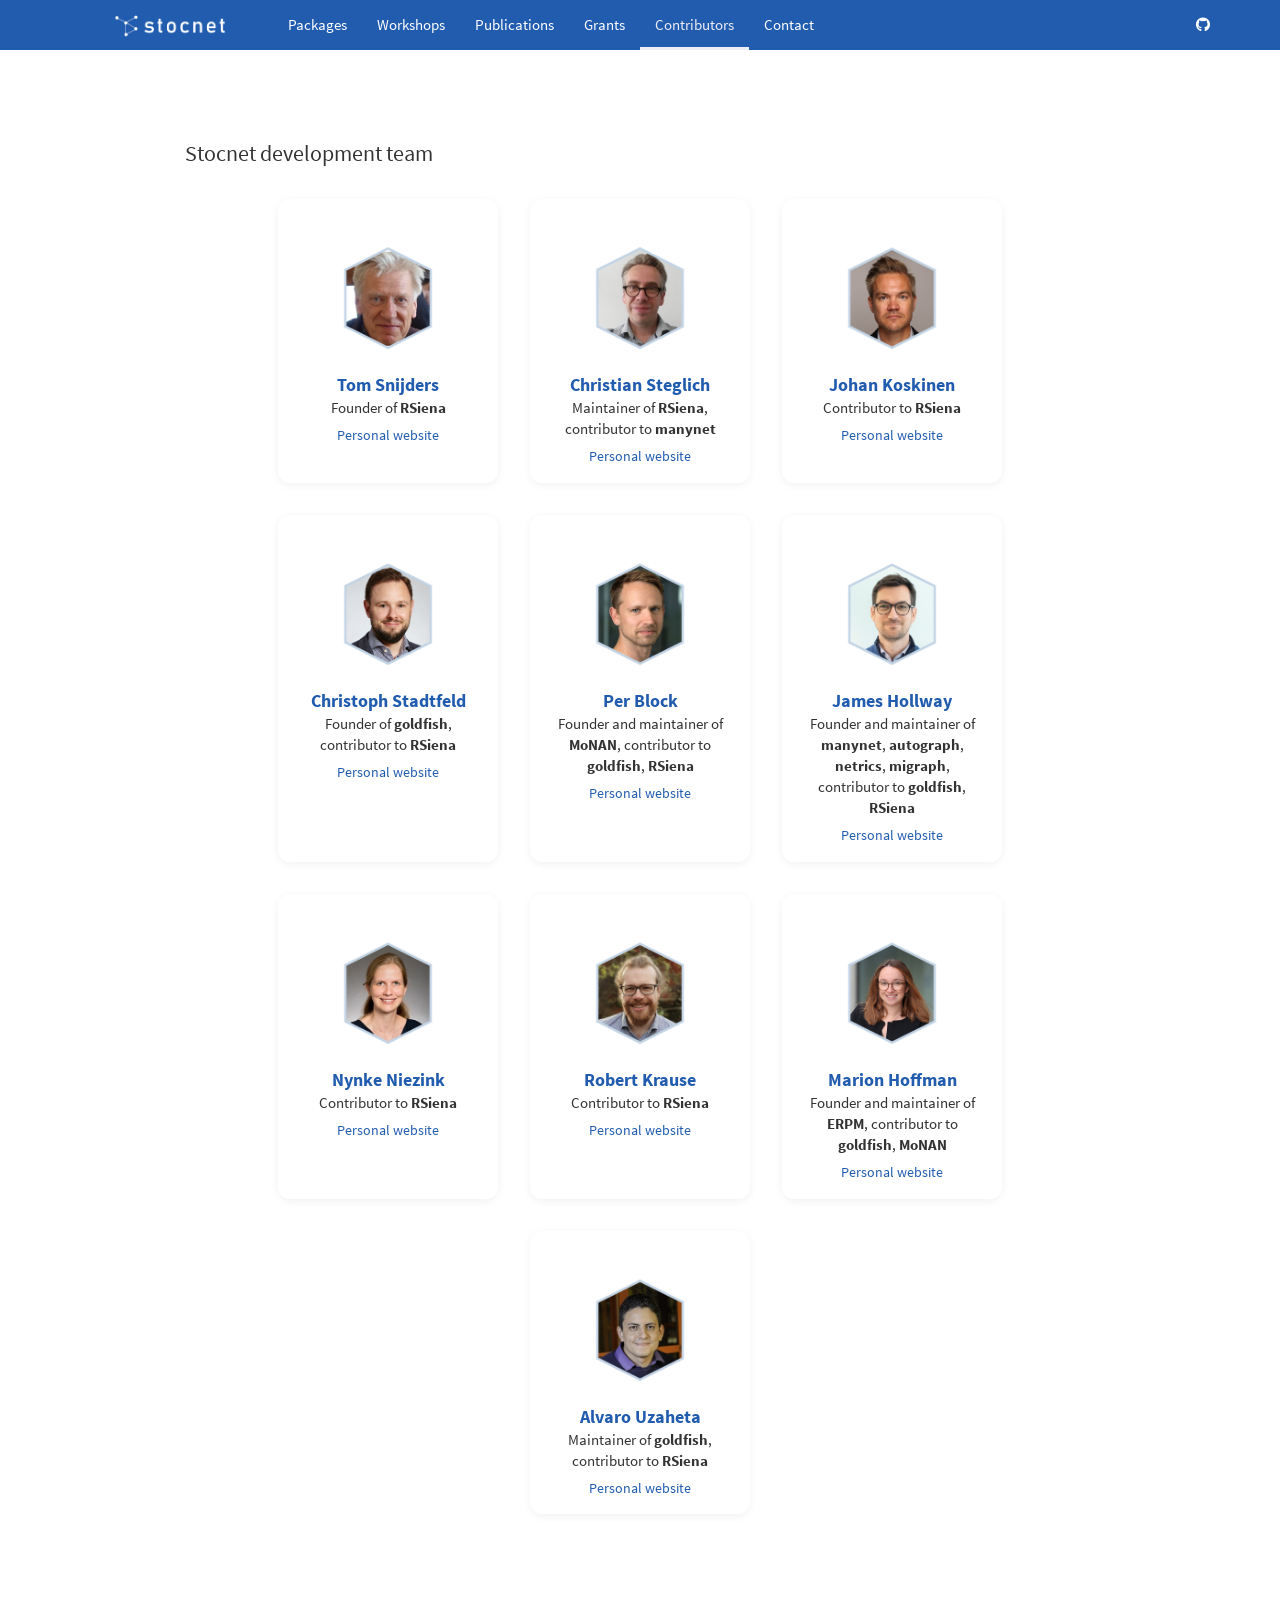
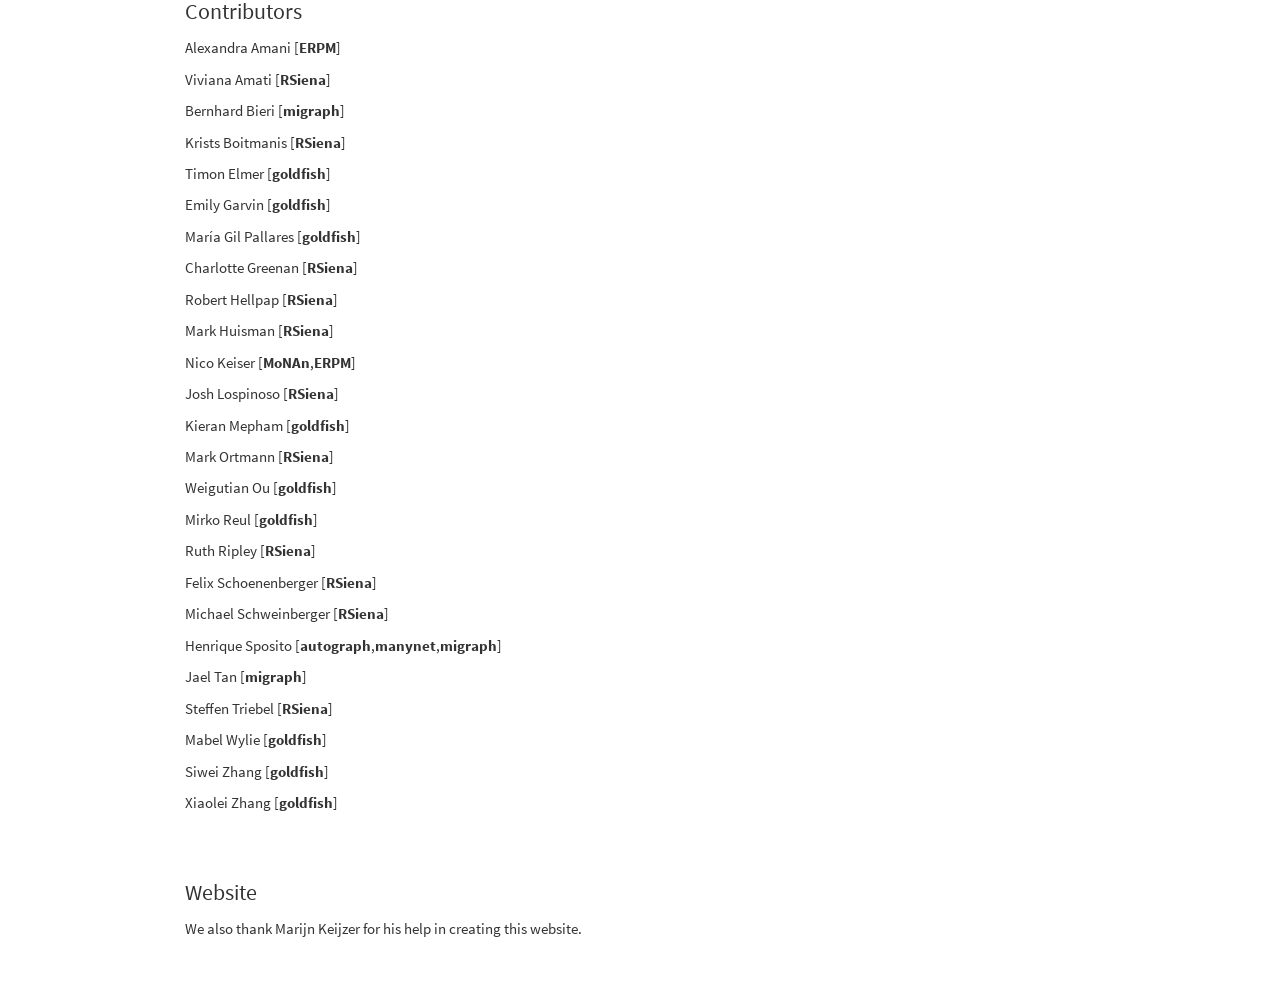
==== commit f0d6e704: "Added netrics to James' contributor record" ====
--- a/contributors.html
+++ b/contributors.html
@@ -329,7 +329,7 @@
   <div class="contributor-card">
     <img src="img/james2.png" alt="James Hollway" style="height:130px;margin: 10px 10px 10px 10px;border: 8px solid #fff;">
     <div style="font-size:1.2em;color:#215CAF;font-weight:bold;">James Hollway</div>
-    <div>Founder and maintainer of <strong>manynet</strong>, <strong>migraph</strong>, <strong>autograph</strong>, contributor to <strong>goldfish</strong>, <strong>RSiena</strong></strong></div>
+    <div>Founder and maintainer of <strong>manynet</strong>, <strong>autograph</strong>, <strong>netrics</strong>, <strong>migraph</strong>, contributor to <strong>goldfish</strong>, <strong>RSiena</strong></strong></div>
     <a href="https://jameshollway.com">Personal website</a>
   </div>  
   
